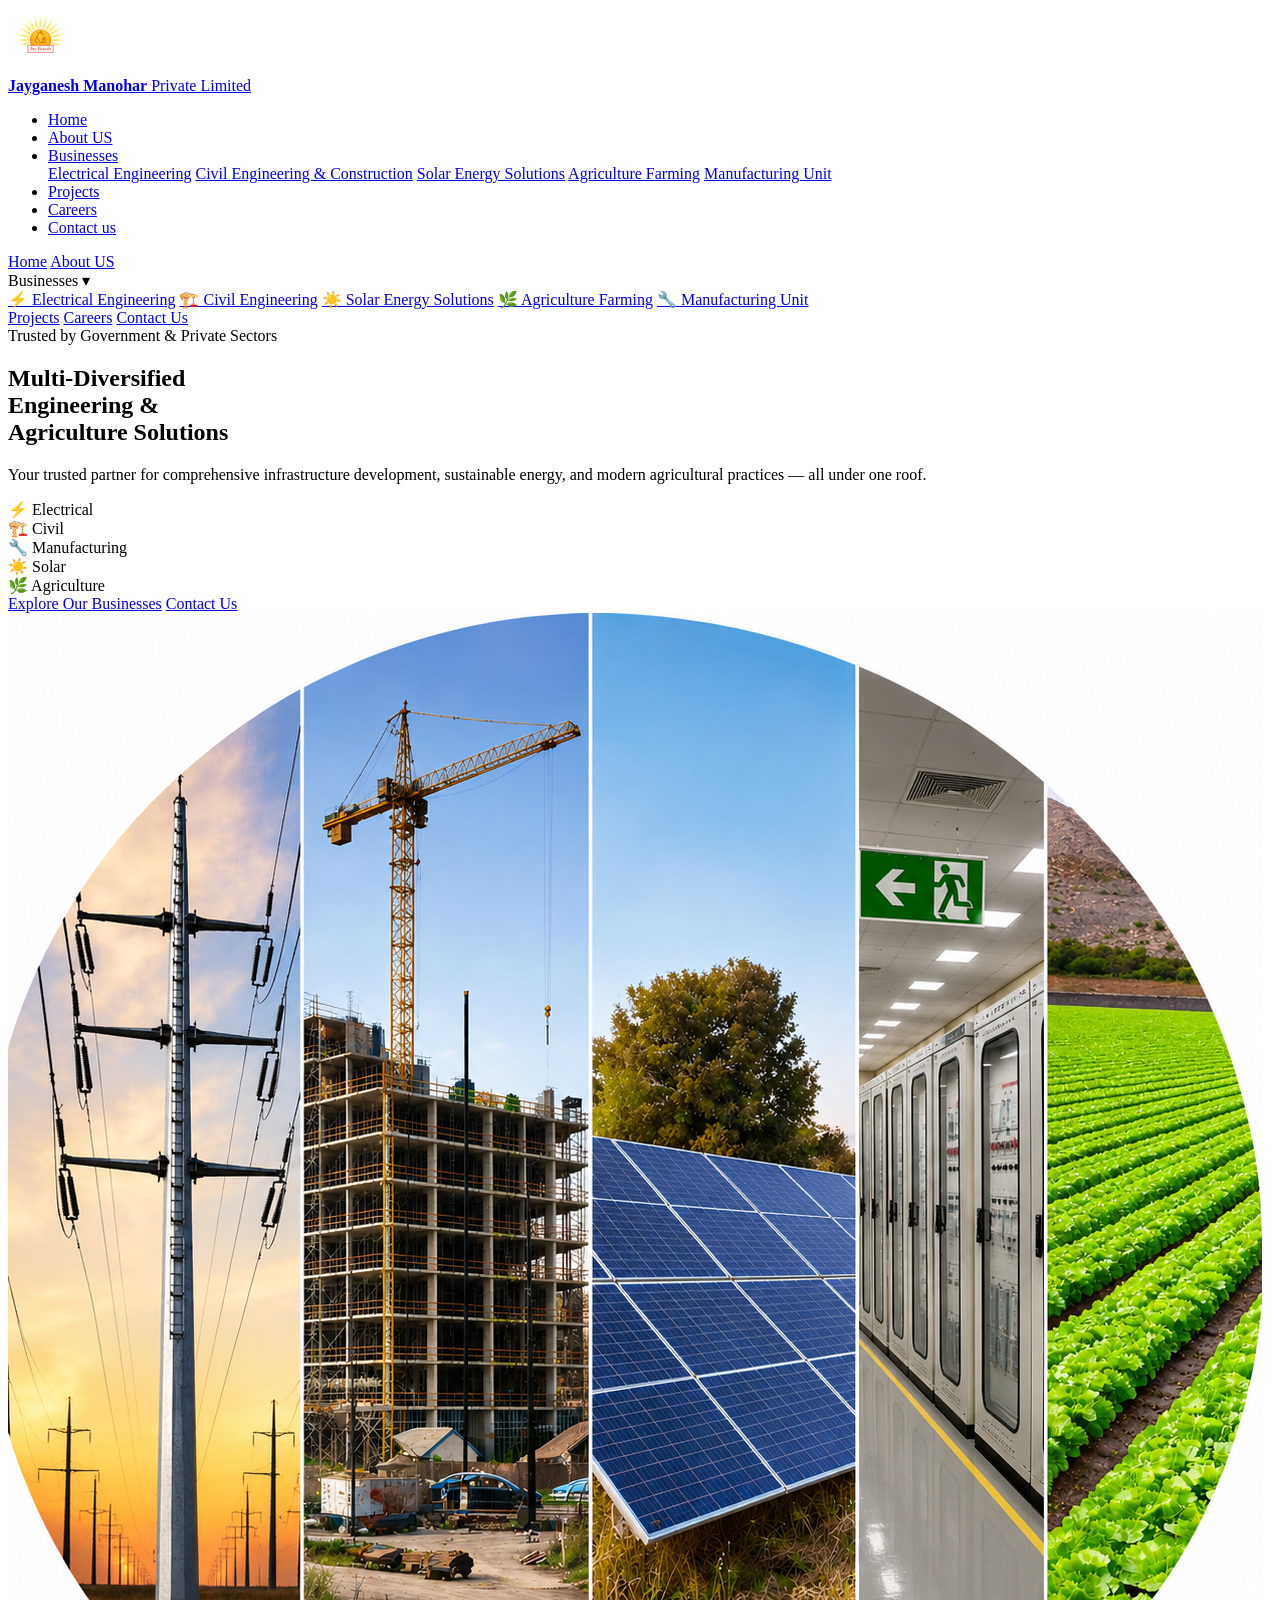
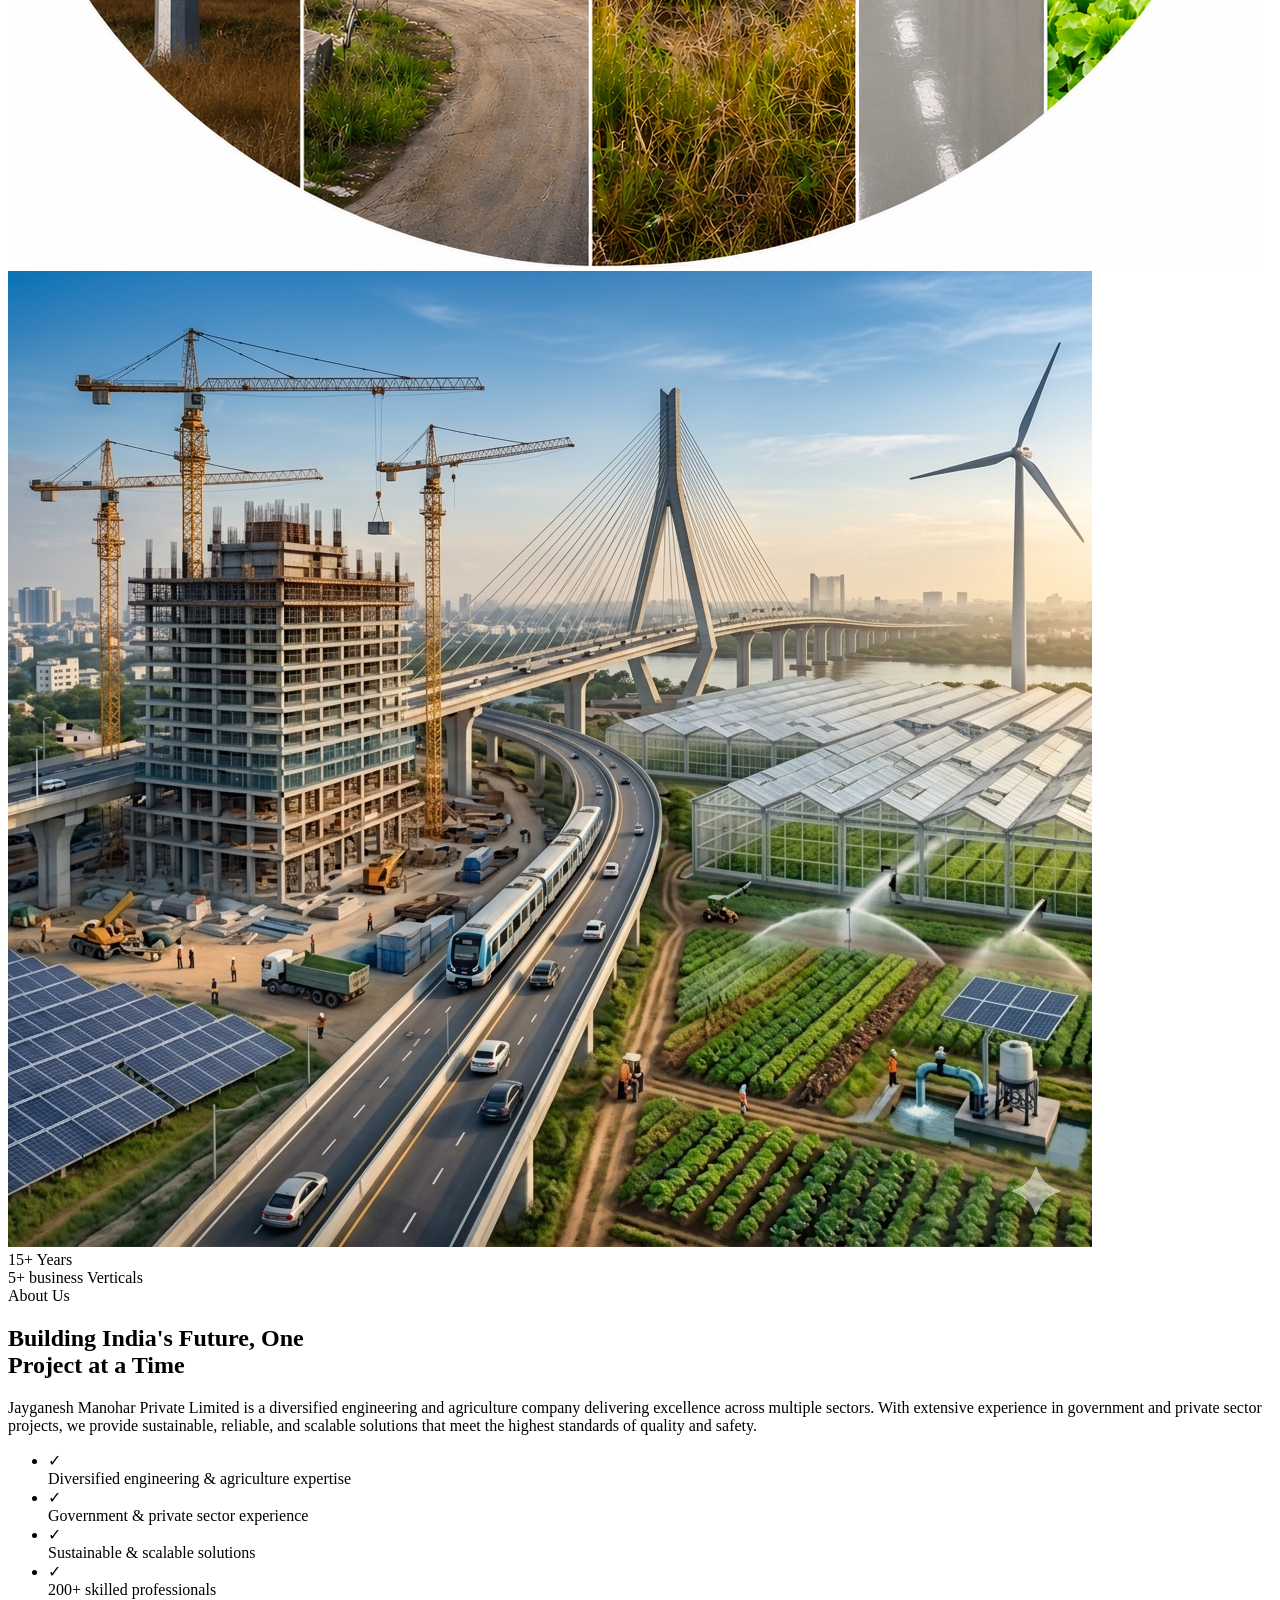
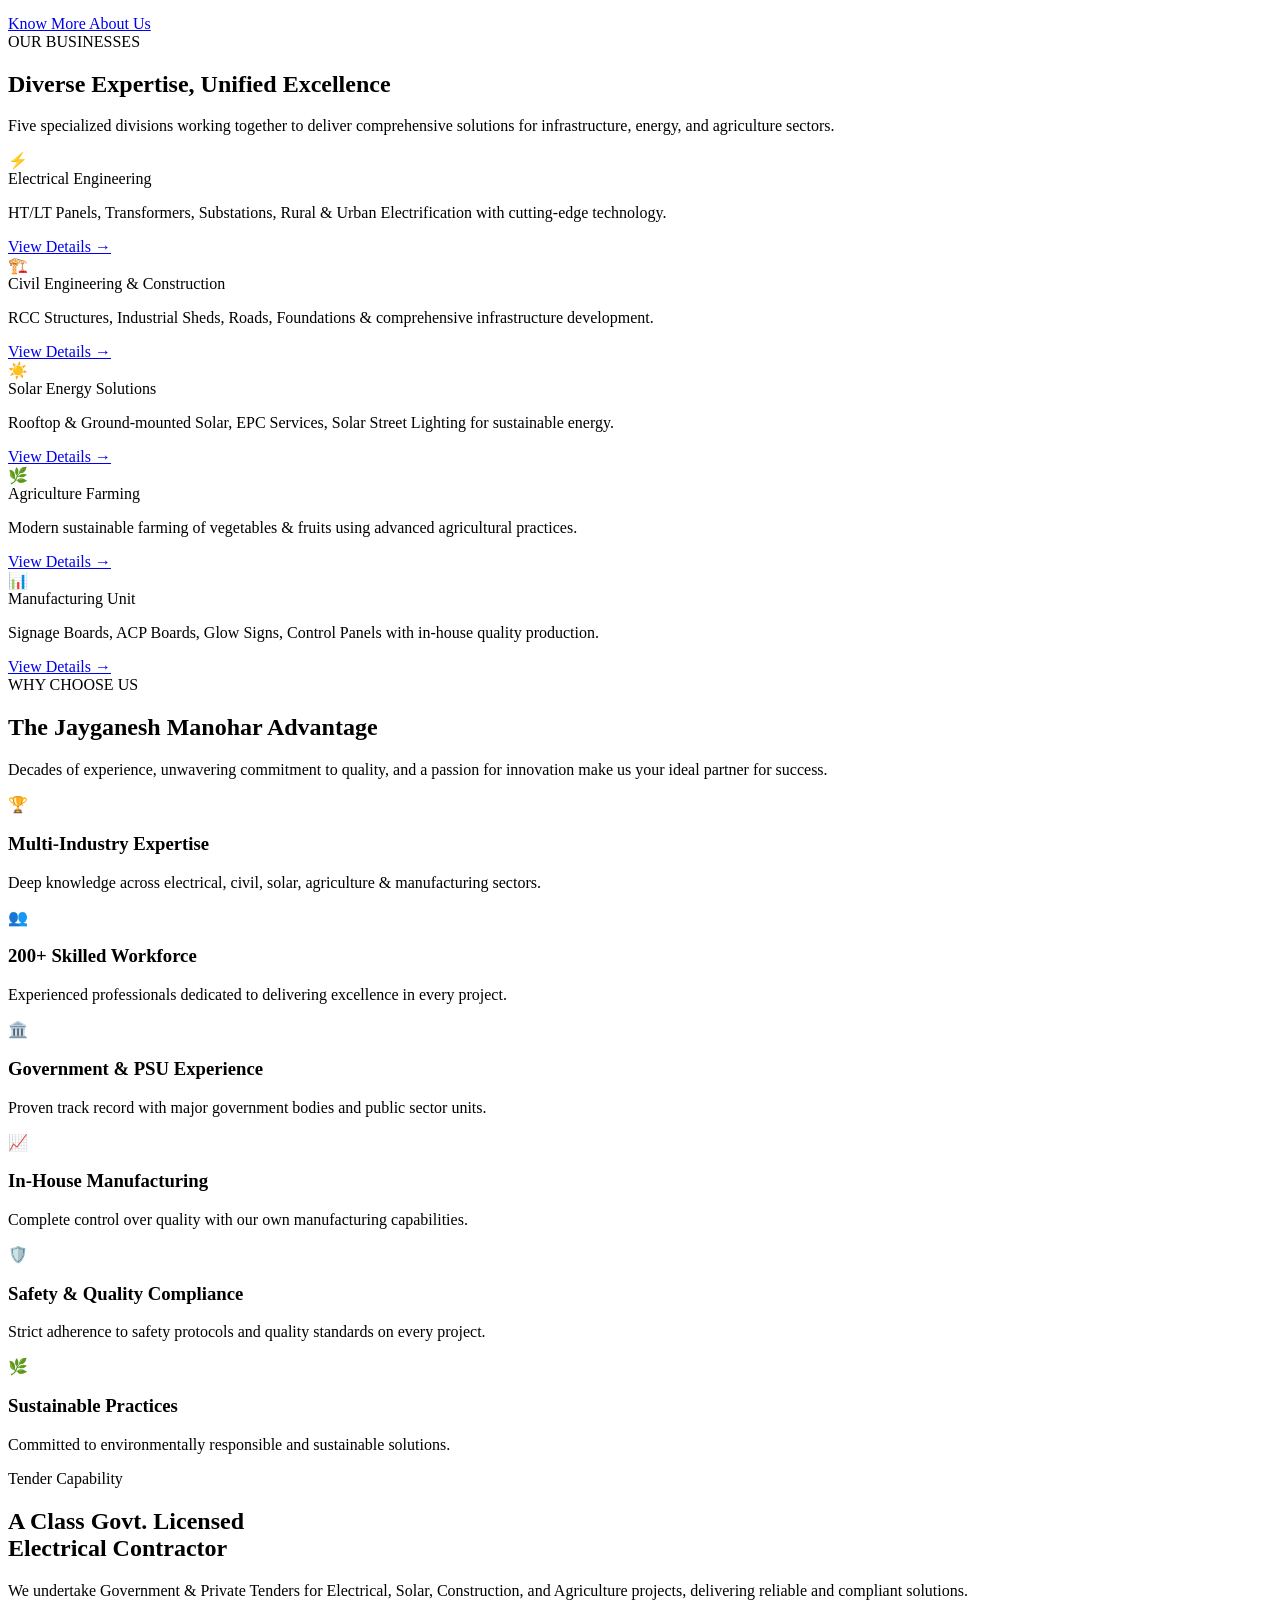
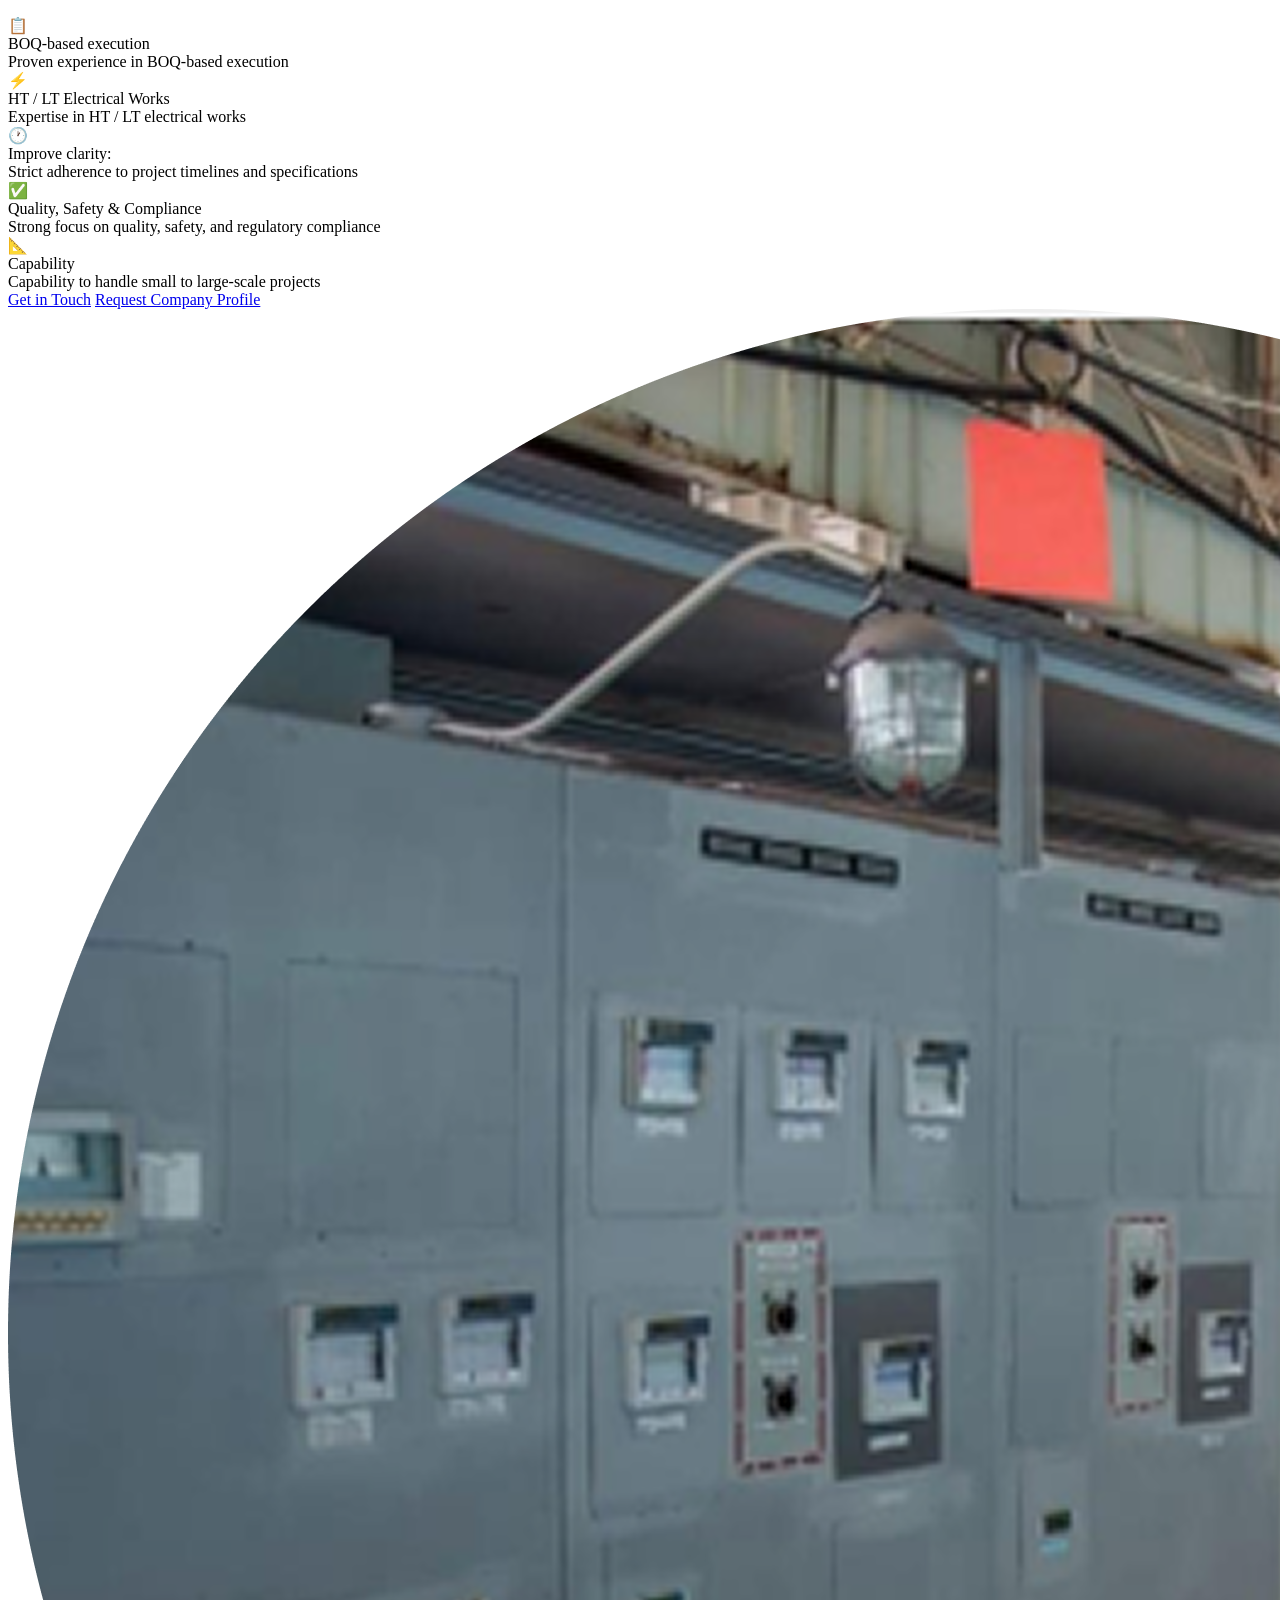
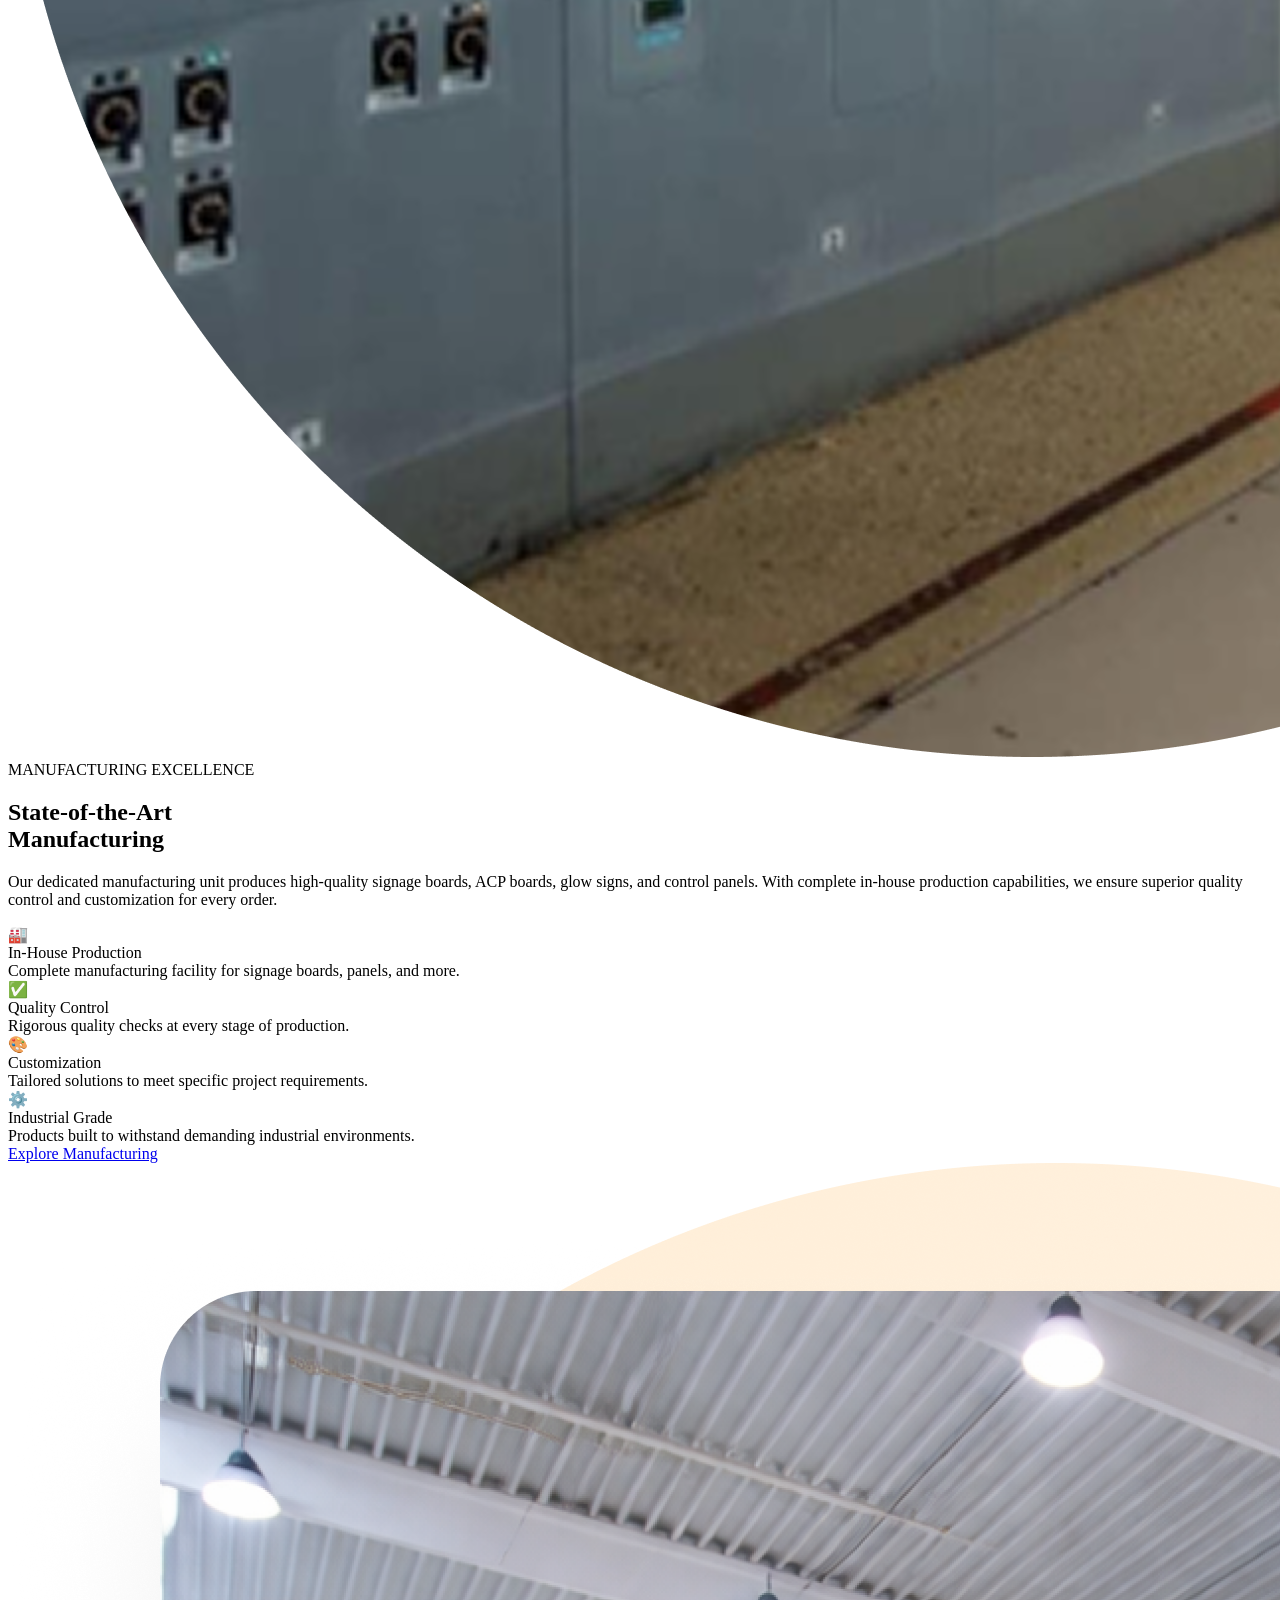
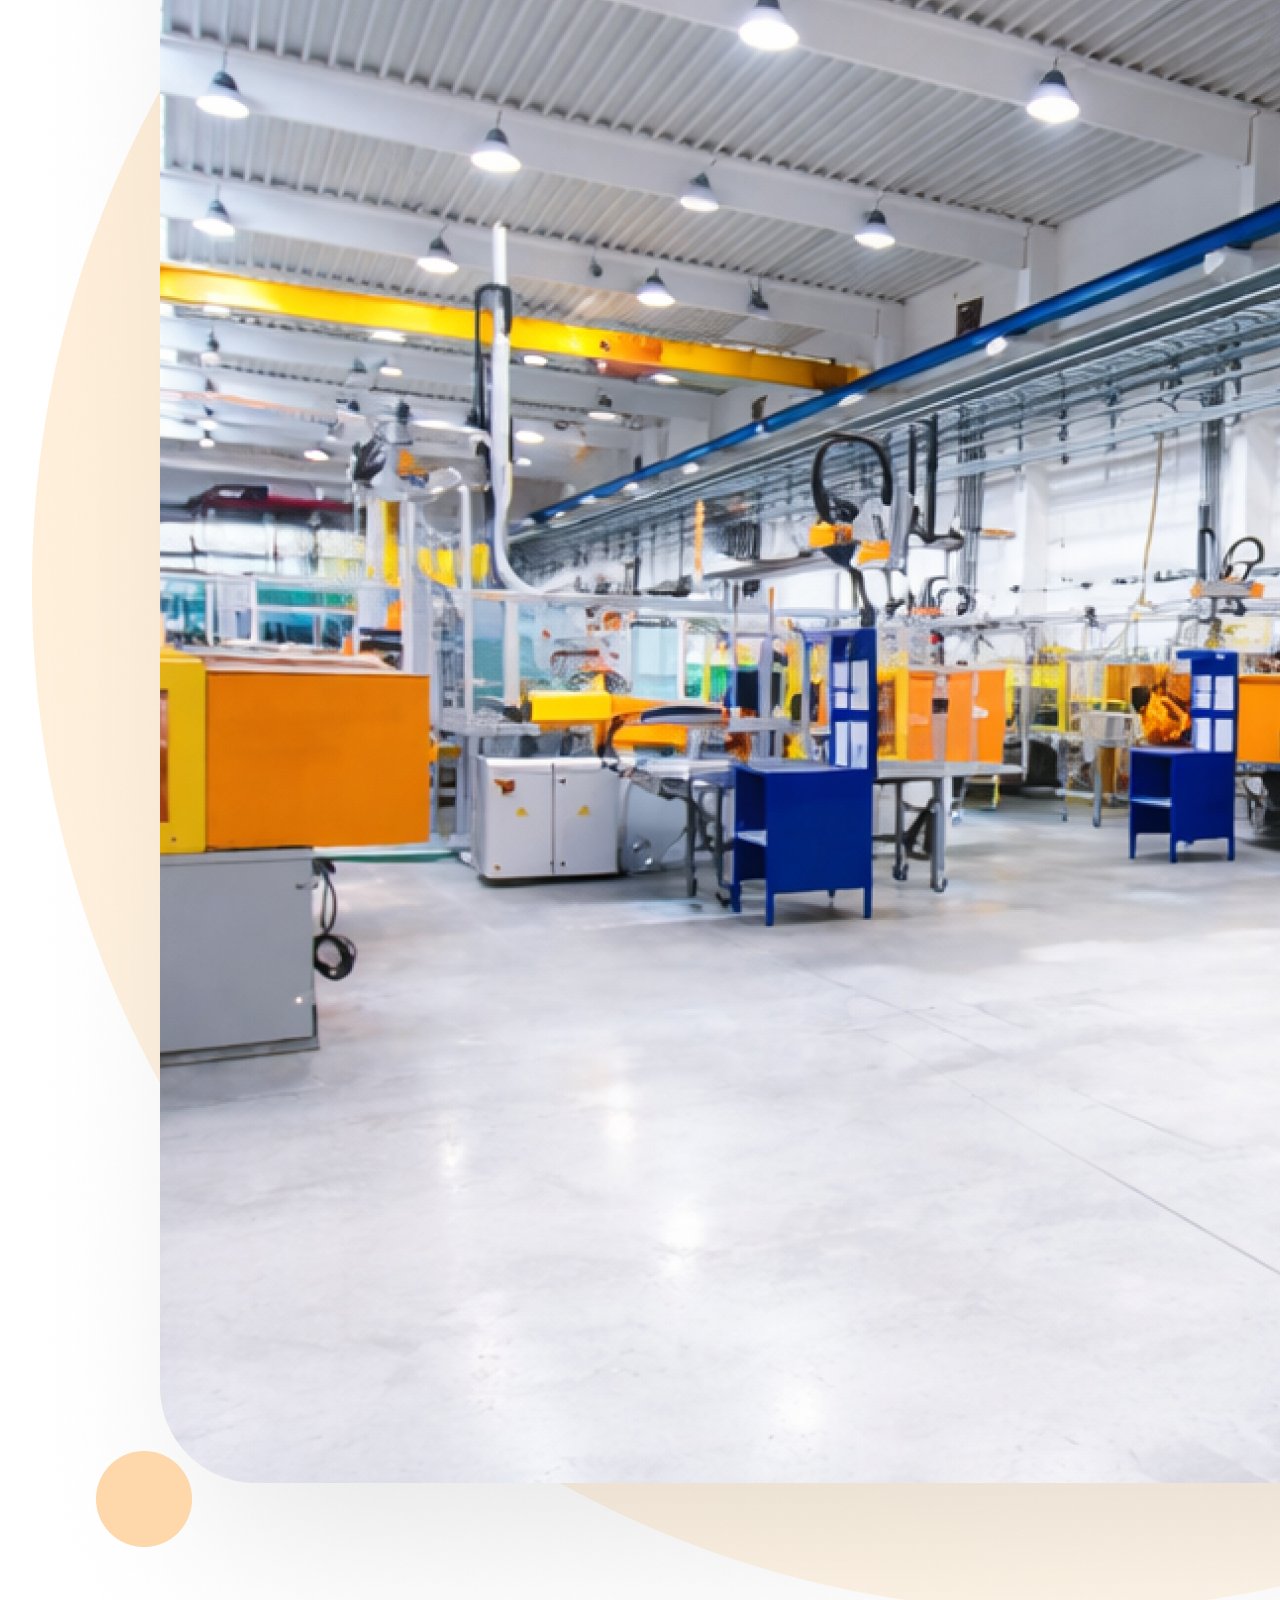
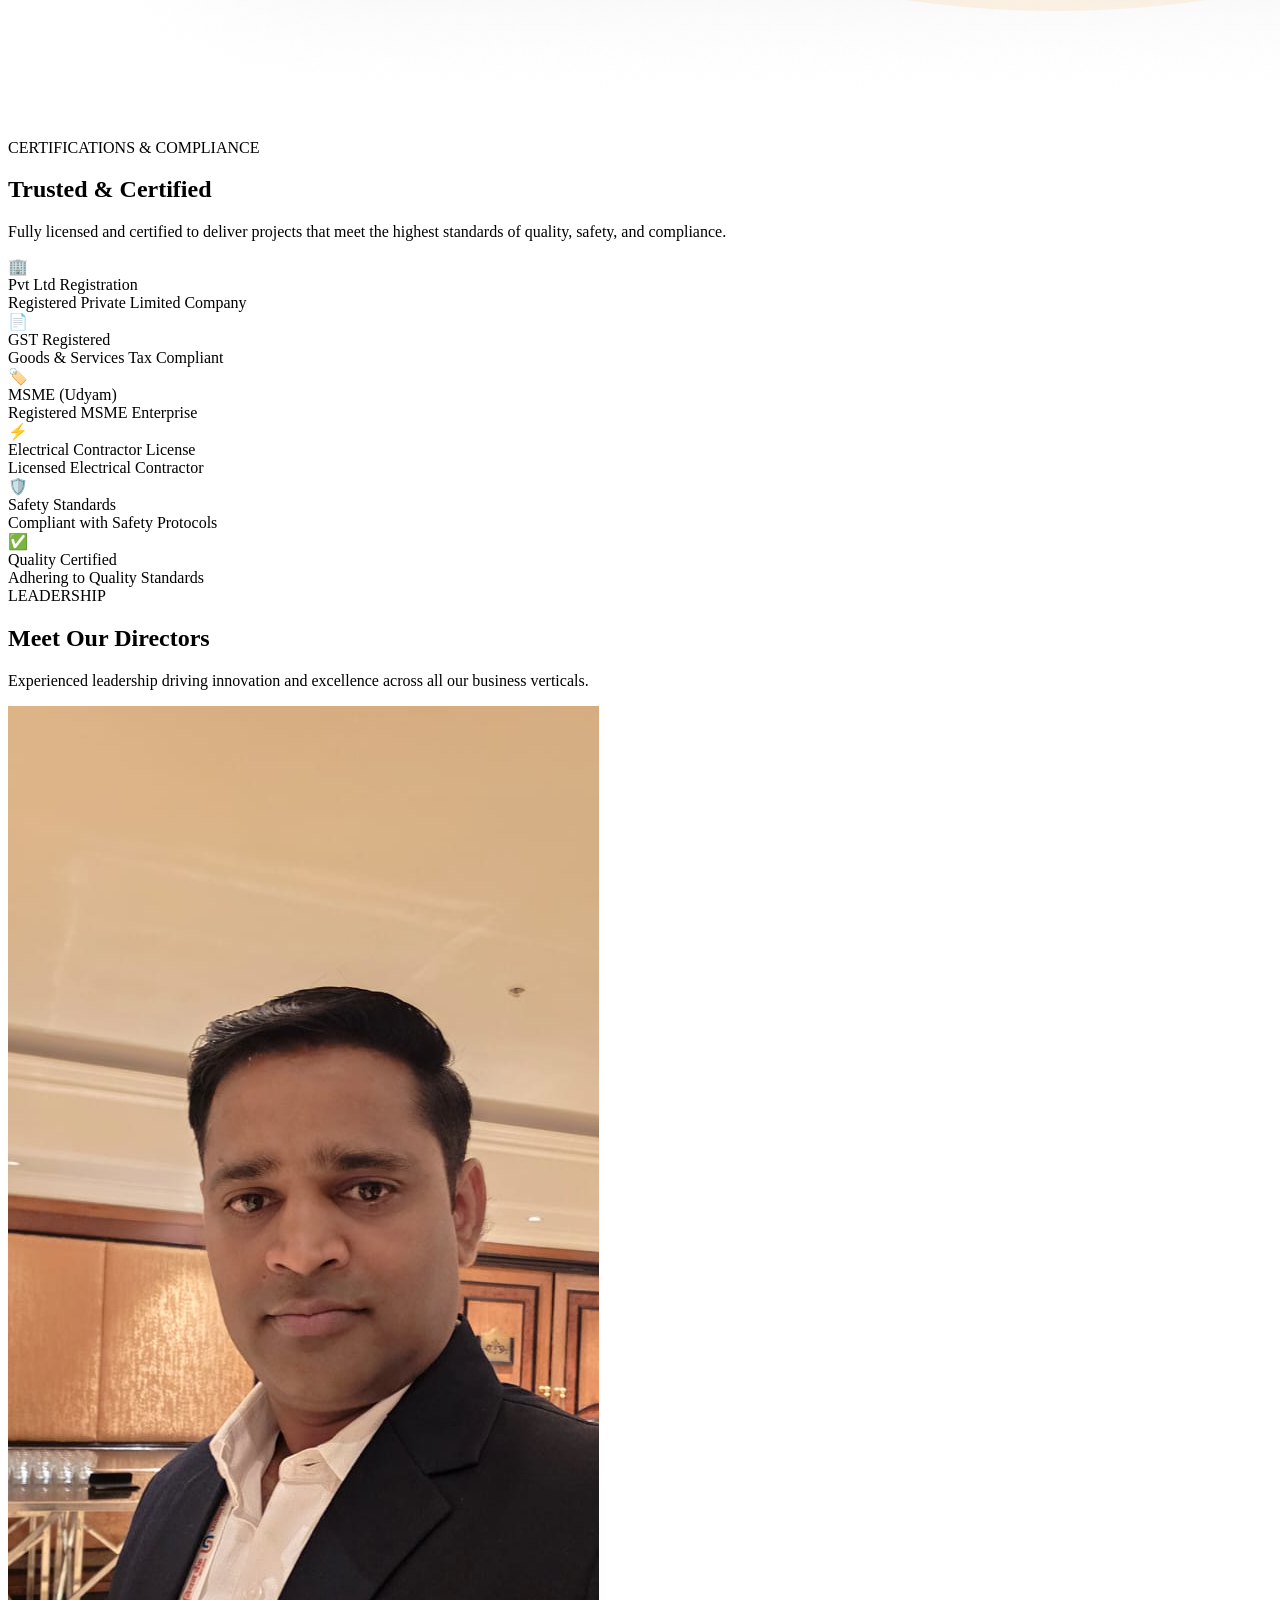
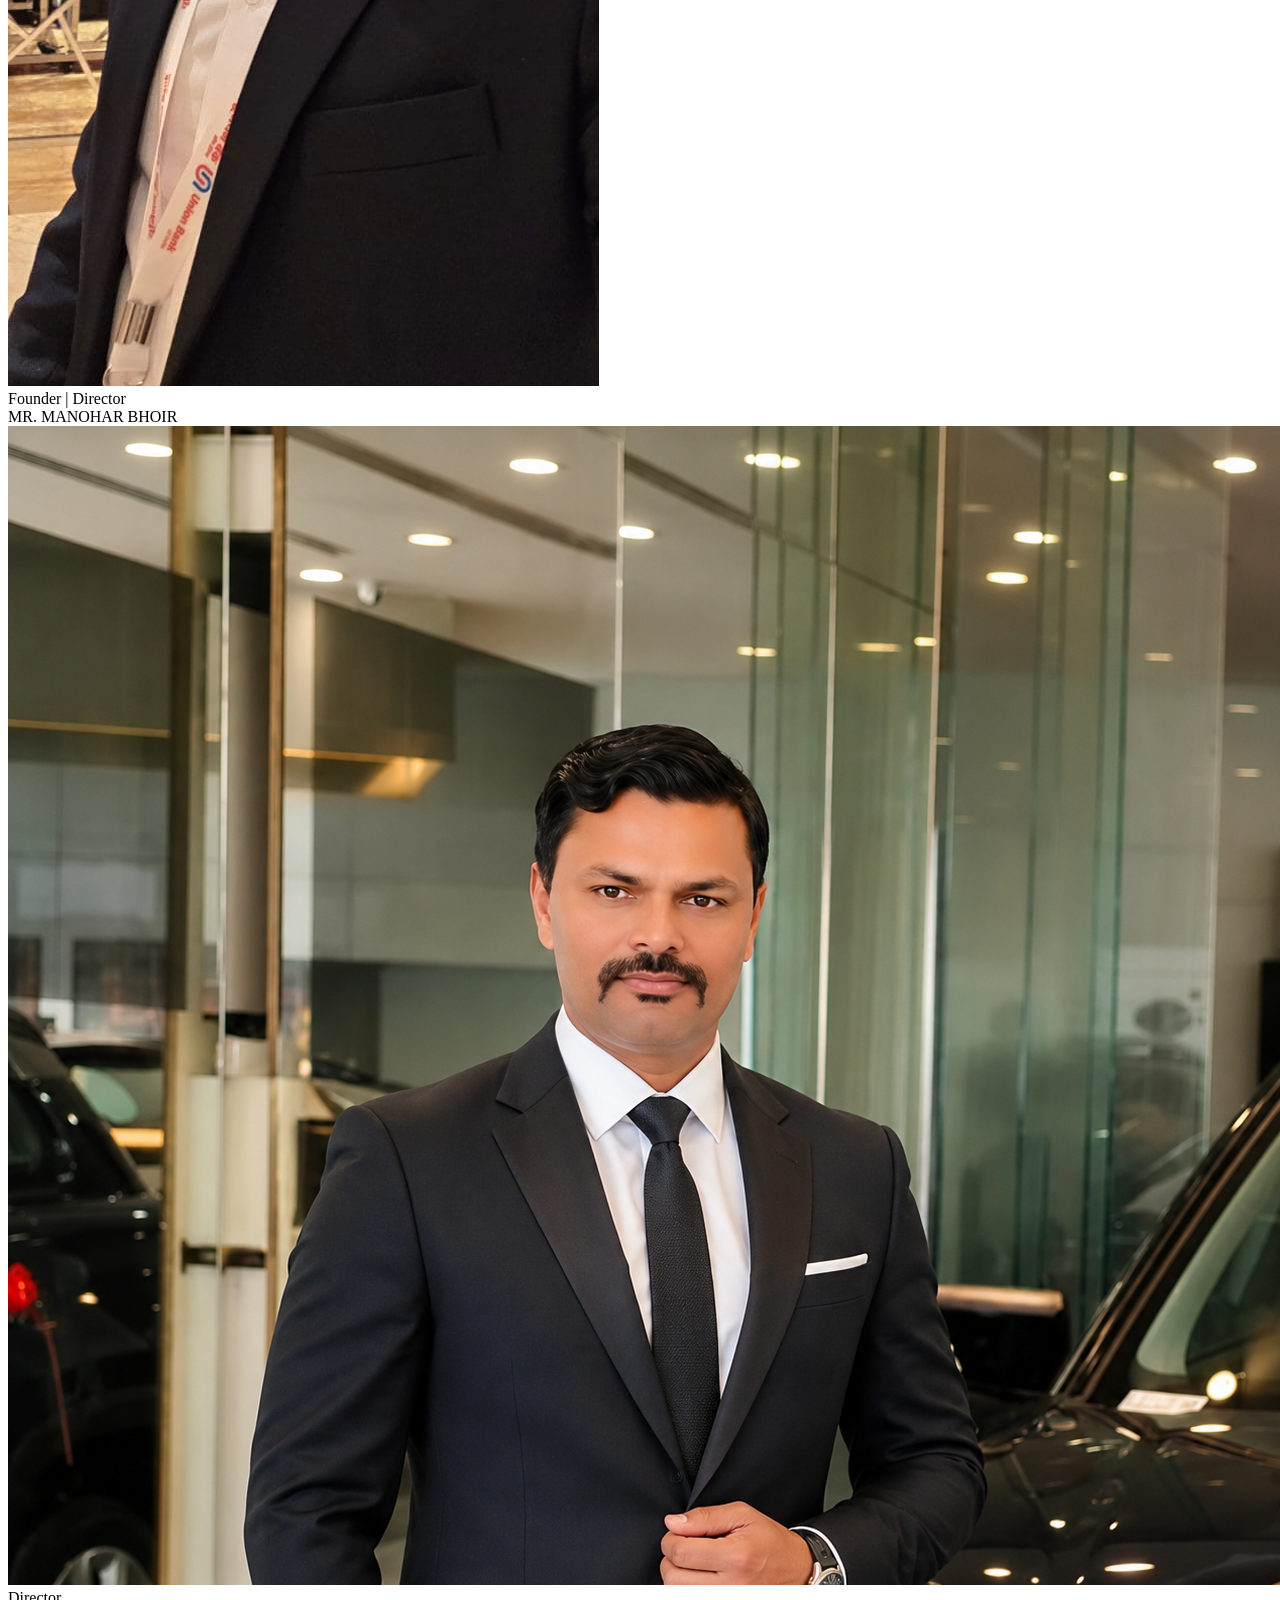
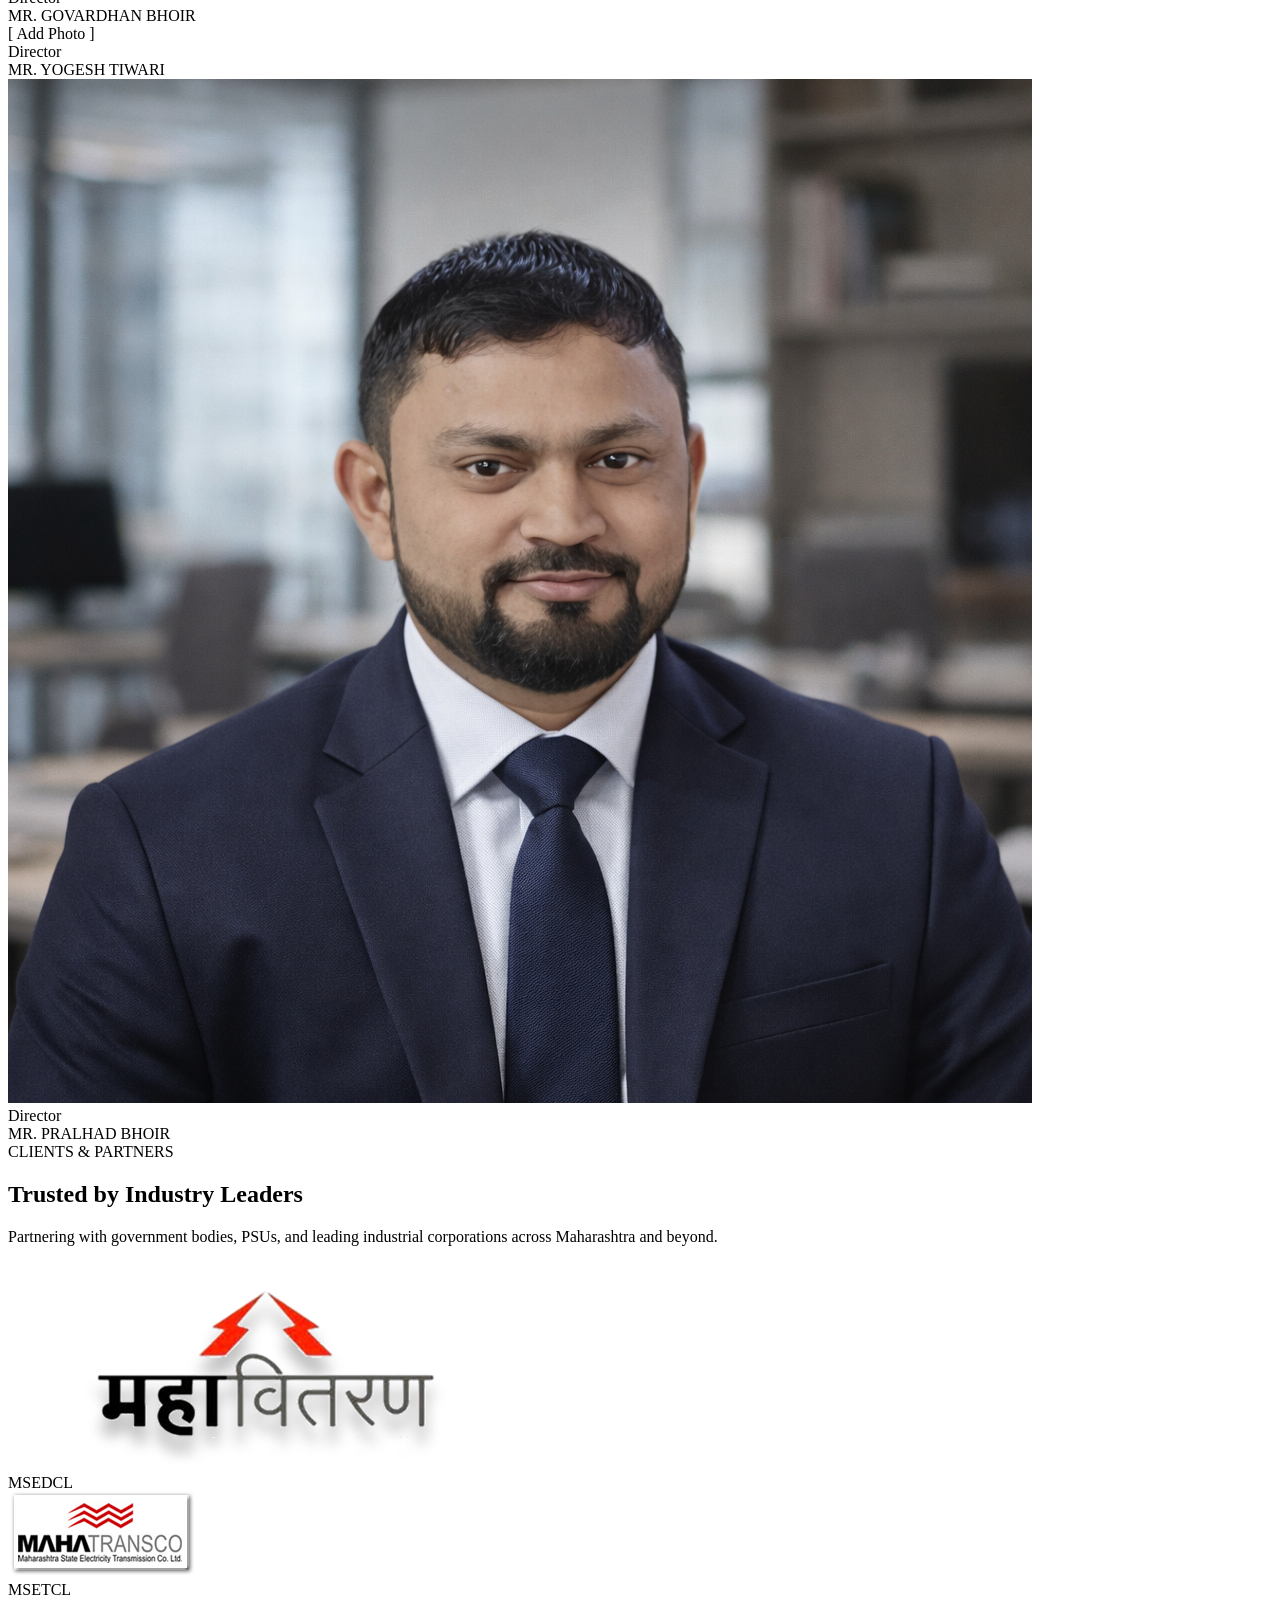
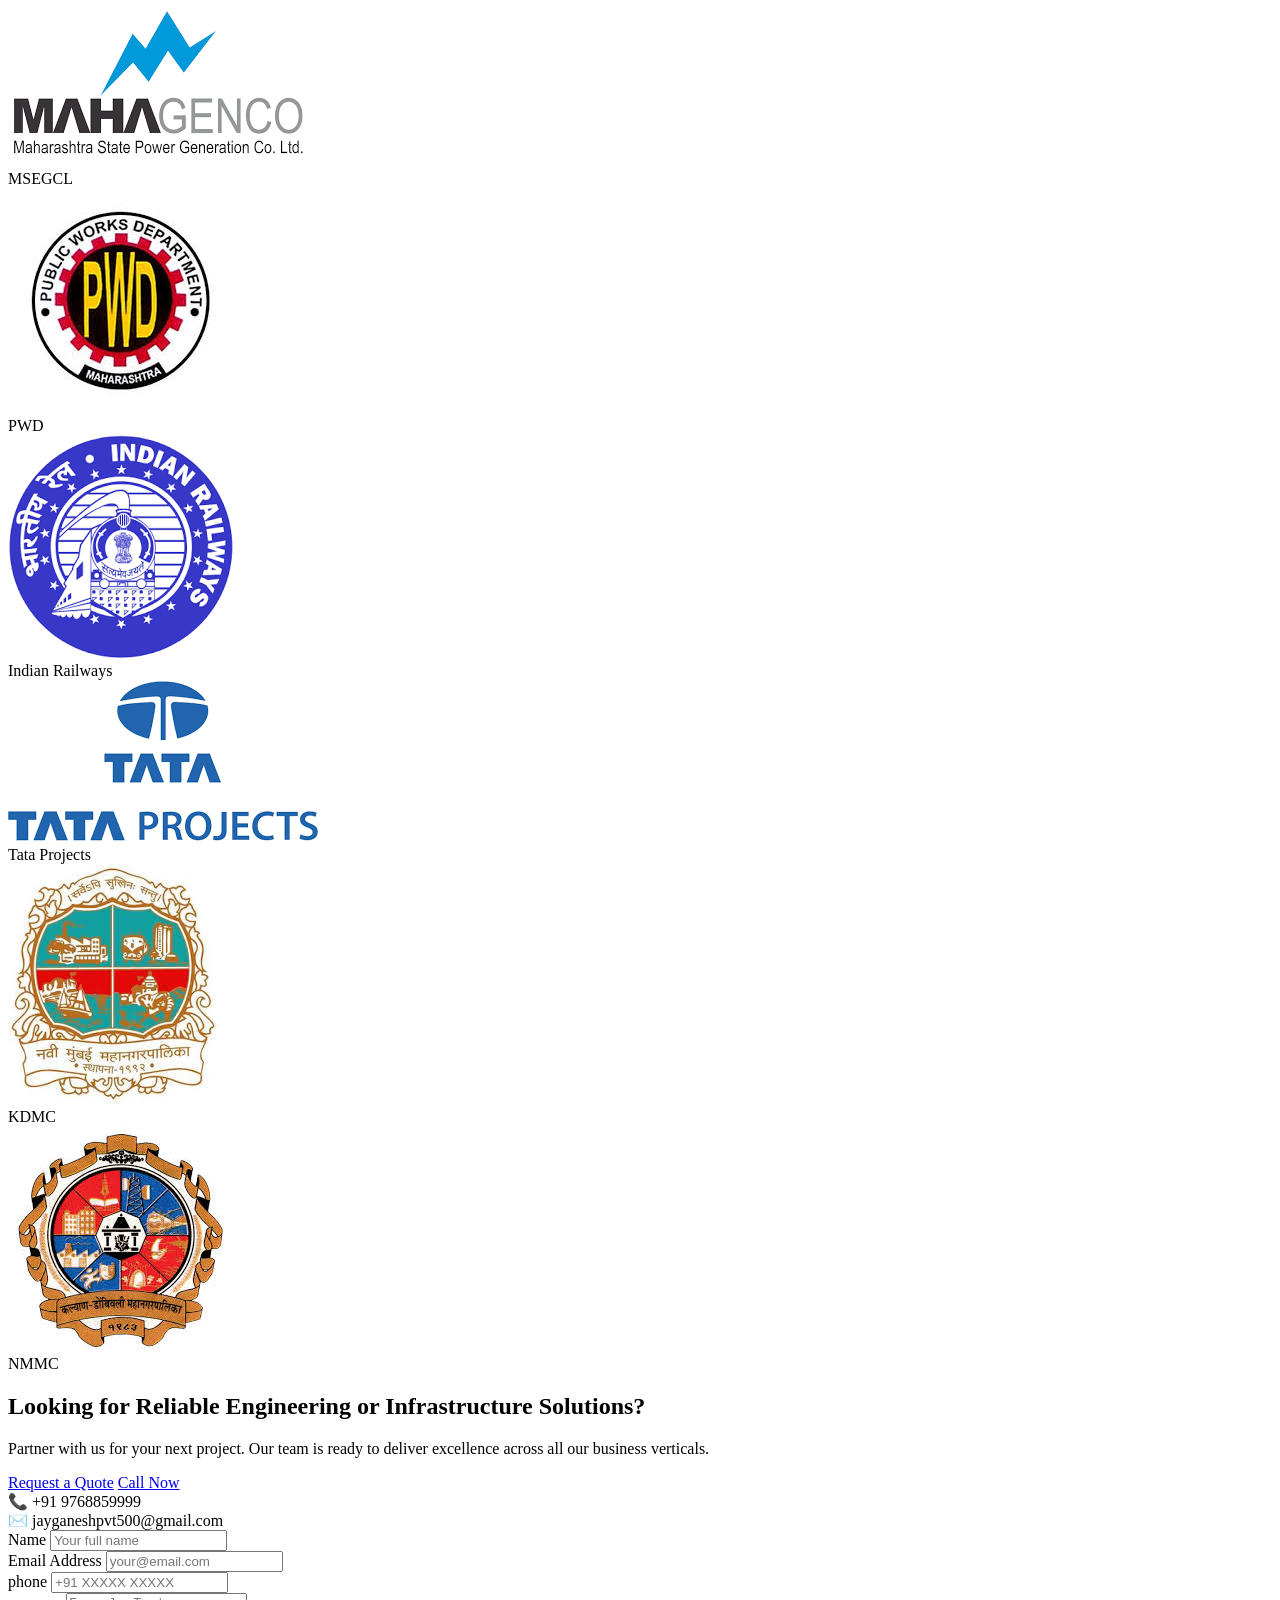
==== index.html @ 8cd969f3 "Rename index (8).html to index.html" ====
<!DOCTYPE html>
<html lang="en">
<head>
  <meta charset="UTF-8" />
  <meta name="viewport" content="width=device-width, initial-scale=1.0" />
  <title>Jay Ganesh Group | Government Electrical Contractor in Maharashtra</title>
  <meta name="description" content="Jay Ganesh Group is a government-approved electrical contracting company in Maharashtra, specializing in HT/LT works, substations, transformers, solar energy, civil construction, and agriculture." />

  <!-- Google Fonts -->
  <link href="https://fonts.googleapis.com/css2?family=Outfit:wght@400;500;600;700;800;900&family=Manrope:wght@300;400;500;600;700&display=swap" rel="stylesheet" />

  <!-- Main Stylesheet -->
  <link rel="stylesheet" href="styles.css" />
</head>
<body>

<!-- ══════════════════════════════════════
     NAVBAR
══════════════════════════════════════ -->
<nav id="navbar">
<a href="#hero" class="nav-logo">
    <img src="images/WhatsApp Image 2026-01-02 at 10.17.58 AM (1)-Photoroom.png" alt="Jayganesh Manohar Logo" style="height: 65px; width: auto; max-height: 100%;">
    <div class="nav-logo-text">
        <strong>Jayganesh Manohar</strong>
        <span>Private Limited</span>
    </div>
</a>
   <ul class="nav-links">
    <li><a href="#hero">Home</a></li>
    <li><a href="about.html">About US</a></li>
    <li class="nav-dropdown nav-biz">
      <a href="#businesses">Businesses</a>
      <div class="dropdown-menu">
        <a href="#businesses">Electrical Engineering</a>
        <a href="civil.html">Civil Engineering &amp; Construction</a>
        <a href="#businesses">Solar Energy Solutions</a>
        <a href="#businesses">Agriculture Farming</a>
        <a href="#businesses">Manufacturing Unit</a>
      </div>
    </li>
    <li><a href="projects.html">Projects</a></li>
    <li><a href="careers.html">Careers</a></li>
    <li><a href="#contact-cta" class="nav-cta">Contact us</a></li>
  </ul>

  <!-- Hamburger (mobile) -->
  <div class="hamburger" id="ham">
    <span></span>
    <span></span>
    <span></span>
  </div>
</nav>

<!-- Mobile nav panel -->
<div class="mobile-nav" id="mobnav">
  <a href="index.html">Home</a>
  <a href="about.html">About US</a>
  <div class="mob-biz-toggle" onclick="toggleMobBiz()">Businesses <span id="mobBizArrow">▾</span></div>
  <div class="mob-biz-sub" id="mobBizSub">
    <a href="electrical.html">⚡ Electrical Engineering</a>
    <a href="civil.html">🏗️ Civil Engineering</a>
    <a href="index.html#businesses">☀️ Solar Energy Solutions</a>
    <a href="index.html#businesses">🌿 Agriculture Farming</a>
    <a href="index.html#businesses">🔧 Manufacturing Unit</a>
  </div>
  <a href="projects.html">Projects</a>
  <a href="careers.html">Careers</a>
  <a href="index.html#contact-cta">Contact Us</a>
</div>


<!-- ══════════════════════════════════════
     HERO
══════════════════════════════════════ -->
<section id="hero">
  <div class="hero-inner">

    <!-- Left: Text -->
    <div>
      <div class="hero-badge">Trusted by Government &amp; Private Sectors</div>
      <h1 class="hero-title">
        Multi-Diversified<br>
        <span class="org">Engineering</span> &amp;<br>
        Agriculture Solutions
      </h1>
      <p class="hero-subtitle">
        Your trusted partner for comprehensive infrastructure development,
        sustainable energy, and modern agricultural practices — all under one roof.
      </p>
      <div class="hero-pills">
        <div class="hero-pill">⚡ Electrical</div>
        <div class="hero-pill">🏗️ Civil</div>
        <div class="hero-pill">🔧 Manufacturing</div>
        <div class="hero-pill">☀️ Solar</div>
        <div class="hero-pill">🌿 Agriculture</div>
       
      </div>
      <div class="hero-btns">
        <a href="#businesses" class="btn-orange">Explore Our Businesses</a>
        <a href="#contact-cta" class="btn-outline-border">Contact Us</a>
      </div>
    </div>

    <!-- Right: Circular image -->
    <div class="hero-right">
      <div class="hero-circle">
        <img src="images/ChatGPT Image Jun 10, 2026, 04_12_45 PM.png"> 
             <!-- <img src="images/Gradient (1).jpg" alt="Our Projects">  -->
      </div>
    </div>

  </div>
</section>


<!-- ══════════════════════════════════════
     ABOUT US
══════════════════════════════════════ -->
<section id="about">
  <div class="about-inner">

    <!-- Left: Image / illustration -->
    <div class="about-img-wrap">
           <img src="images/Gemini_Generated_Image_2jxw052jxw052jxw (1).png" alt="About Us">
      <div class="about-stats-row">
        <div class="about-stat-badge">
          <span class="about-stat-num">15+</span>
          <span class="about-stat-lbl">Years</span>
        </div>
        <div class="about-stat-badge">
          <span class="about-stat-num dark-num">5+ business</span>
          <span class="about-stat-lbl">Verticals</span>
        </div>
      </div>
    </div>

    <!-- Right: Text -->
    <div>
      <span class="section-label">About Us</span>
      <h2 class="section-title">
        Building India's Future,
        <span class="org">One<br>Project at a Time</span>
      </h2>
      <p class="section-desc">
        Jayganesh Manohar Private Limited is a diversified engineering and agriculture
        company delivering excellence across multiple sectors. With extensive experience
        in government and private sector projects, we provide sustainable, reliable, and
        scalable solutions that meet the highest standards of quality and safety.
      </p>
      <ul class="check-list">
        <li><div class="chk">✓</div> Diversified engineering &amp; agriculture expertise</li>
        <li><div class="chk">✓</div> Government &amp; private sector experience</li>
        <li><div class="chk">✓</div> Sustainable &amp; scalable solutions</li>
        <li><div class="chk">✓</div> 200+ skilled professionals</li>
      </ul>
      <a href="#" class="btn-dark-solid">Know More About Us</a>
    </div>

  </div>
</section>


<!-- ══════════════════════════════════════
     OUR BUSINESSES
══════════════════════════════════════ -->
<section id="businesses">
  <div class="sec-center">
    <span class="section-label">OUR BUSINESSES</span>
    <h2 class="section-title">Diverse Expertise, <span class="org">Unified</span> Excellence</h2>
    <p class="section-desc">
      Five specialized divisions working together to deliver comprehensive solutions
      for infrastructure, energy, and agriculture sectors.
    </p>
  </div>

  <!-- Top row: 3 cards -->
  <div class="biz-top">
    <div class="biz-card">
      <div class="biz-icon ic-blue">⚡</div>
      <div class="biz-card-title">Electrical Engineering</div>
      <p class="biz-card-desc">
        HT/LT Panels, Transformers, Substations, Rural &amp; Urban Electrification
        with cutting-edge technology.
      </p>
      <a href="#" class="biz-link">View Details →</a>
    </div>
    <div class="biz-card">
      <div class="biz-icon ic-dark">🏗️</div>
      <div class="biz-card-title">Civil Engineering &amp; Construction</div>
      <p class="biz-card-desc">
        RCC Structures, Industrial Sheds, Roads, Foundations &amp;
        comprehensive infrastructure development.
      </p>
      <a href="#" class="biz-link">View Details →</a>
    </div>
    <div class="biz-card">
      <div class="biz-icon ic-amber">☀️</div>
      <div class="biz-card-title">Solar Energy Solutions</div>
      <p class="biz-card-desc">
        Rooftop &amp; Ground-mounted Solar, EPC Services,
        Solar Street Lighting for sustainable energy.
      </p>
      <a href="#" class="biz-link">View Details →</a>
    </div>
  </div>

  <!-- Bottom row: 2 cards centred -->
  <div class="biz-bottom">
    <div class="biz-card">
      <div class="biz-icon ic-green">🌿</div>
      <div class="biz-card-title">Agriculture Farming</div>
      <p class="biz-card-desc">
        Modern sustainable farming of vegetables &amp; fruits
        using advanced agricultural practices.
      </p>
      <a href="#" class="biz-link">View Details →</a>
    </div>
    <div class="biz-card">
      <div class="biz-icon ic-purple">📊</div>
      <div class="biz-card-title">Manufacturing Unit</div>
      <p class="biz-card-desc">
        Signage Boards, ACP Boards, Glow Signs, Control Panels
        with in-house quality production.
      </p>
      <a href="#" class="biz-link">View Details →</a>
    </div>
  </div>
</section>


<!-- ══════════════════════════════════════
     WHY CHOOSE US  (dark background)
══════════════════════════════════════ -->
<section id="why">
  <div class="sec-center">
    <span class="section-label">WHY CHOOSE US</span>
    <h2 class="section-title">The Jayganesh Manohar <span class="org">Advantage</span></h2>
    <p class="section-desc">
      Decades of experience, unwavering commitment to quality, and a passion for
      innovation make us your ideal partner for success.
    </p>
  </div>

  <div class="why-grid">
    <div class="why-card">
      <div class="why-icon">🏆</div>
      <h3>Multi-Industry Expertise</h3>
      <p>Deep knowledge across electrical, civil, solar, agriculture &amp; manufacturing sectors.</p>
    </div>
    <div class="why-card">
      <div class="why-icon">👥</div>
      <h3>200+ Skilled Workforce</h3>
      <p>Experienced professionals dedicated to delivering excellence in every project.</p>
    </div>
    <div class="why-card">
      <div class="why-icon">🏛️</div>
      <h3>Government &amp; PSU Experience</h3>
      <p>Proven track record with major government bodies and public sector units.</p>
    </div>
    <div class="why-card">
      <div class="why-icon">📈</div>
      <h3>In-House Manufacturing</h3>
      <p>Complete control over quality with our own manufacturing capabilities.</p>
    </div>
    <div class="why-card">
      <div class="why-icon">🛡️</div>
      <h3>Safety &amp; Quality Compliance</h3>
      <p>Strict adherence to safety protocols and quality standards on every project.</p>
    </div>
    <div class="why-card">
      <div class="why-icon">🌿</div>
      <h3>Sustainable Practices</h3>
      <p>Committed to environmentally responsible and sustainable solutions.</p>
    </div>
  </div>
</section>


<!-- ══════════════════════════════════════
     TENDER CAPABILITY  (beige background)
══════════════════════════════════════ -->
<section id="tender">
  <div class="tender-inner">

    <!-- Left: Text + feature cards -->
    <div>
      <span class="section-label">Tender Capability</span>
      <h2 class="tender-title">
        A Class Govt.
        <span class="org">Licensed<br>Electrical Contractor</span>
      </h2>
      <p class="section-desc">
        We undertake Government &amp; Private Tenders for Electrical, Solar,
        Construction, and Agriculture projects, delivering reliable and compliant solutions.
      </p>

      <div class="tender-feats">
        <div class="t-feat">
          <div class="t-feat-icon">📋</div>
          <div class="t-feat-title">BOQ-based execution</div>
          <div class="t-feat-desc">Proven experience in BOQ-based execution</div>
        </div>
        <div class="t-feat">
          <div class="t-feat-icon">⚡</div>
          <div class="t-feat-title">HT / LT Electrical Works</div>
          <div class="t-feat-desc">Expertise in HT / LT electrical works</div>
        </div>
        <div class="t-feat">
          <div class="t-feat-icon">🕐</div>
          <div class="t-feat-title">Improve clarity:</div>
          <div class="t-feat-desc">Strict adherence to project timelines and specifications</div>
        </div>
        <div class="t-feat">
          <div class="t-feat-icon">✅</div>
          <div class="t-feat-title">Quality, Safety &amp; Compliance</div>
          <div class="t-feat-desc">Strong focus on quality, safety, and regulatory compliance</div>
        </div>
        <div class="t-feat wide">
          <div class="t-feat-icon">📐</div>
          <div class="t-feat-title">Capability</div>
          <div class="t-feat-desc">Capability to handle small to large-scale projects</div>
        </div>
      </div>

      <div class="tender-btns">
        <a href="#contact-cta" class="btn-orange">Get in Touch</a>
        <a href="images/JMPL - Company Profile (1)-compressed.pdf" download="images/JMPL - Company Profile (1)-compressed.pdf" class="btn-dark-solid">Request Company Profile</a>
      </div>
    </div>

    <!-- Right: Circular image -->
    <div class="tender-img-wrap">
      <div class="tender-circle">
        <img src="images/Gradient (2).png" alt="Electrical Works">
      </div>
    </div>

  </div>
</section>


<!-- ══════════════════════════════════════
     MANUFACTURING
══════════════════════════════════════ -->
<section id="manufacturing">
  <div class="mfg-inner">

    <!-- Left: Text + feature cards -->
    <div>
      <span class="section-label">MANUFACTURING EXCELLENCE</span>
      <h2 class="section-title">
        State-of-the-Art<br>
        <span class="org">Manufacturing</span>
      </h2>
      <p class="section-desc">
        Our dedicated manufacturing unit produces high-quality signage boards, ACP boards,
        glow signs, and control panels. With complete in-house production capabilities,
        we ensure superior quality control and customization for every order.
      </p>

      <div class="mfg-feats">
        <div class="m-feat">
          <div class="m-feat-icon">🏭</div>
          <div class="m-feat-title">In-House Production</div>
          <div class="m-feat-desc">Complete manufacturing facility for signage boards, panels, and more.</div>
        </div>
        <div class="m-feat">
          <div class="m-feat-icon">✅</div>
          <div class="m-feat-title">Quality Control</div>
          <div class="m-feat-desc">Rigorous quality checks at every stage of production.</div>
        </div>
        <div class="m-feat">
          <div class="m-feat-icon">🎨</div>
          <div class="m-feat-title">Customization</div>
          <div class="m-feat-desc">Tailored solutions to meet specific project requirements.</div>
        </div>
        <div class="m-feat">
          <div class="m-feat-icon">⚙️</div>
          <div class="m-feat-title">Industrial Grade</div>
          <div class="m-feat-desc">Products built to withstand demanding industrial environments.</div>
        </div>
      </div>

      <a href="#contact-cta" class="btn-orange">Explore Manufacturing</a>
    </div>

    <!-- Right: Image -->
    <div class="mfg-img">
           <img src="images/Container (1).png" alt="Manufacturing Facility">
    </div>

  </div>
</section>


<!-- ══════════════════════════════════════
     CERTIFICATIONS & COMPLIANCE
══════════════════════════════════════ -->
<section id="certs">
  <div class="sec-center">
    <span class="section-label">CERTIFICATIONS &amp; COMPLIANCE</span>
    <h2 class="section-title">Trusted &amp; <span class="org">Certified</span></h2>
    <p class="section-desc">
      Fully licensed and certified to deliver projects that meet the highest
      standards of quality, safety, and compliance.
    </p>
  </div>

  <div class="certs-grid">
    <div class="cert-card">
      <div class="cert-icon">🏢</div>
      <div class="cert-name">Pvt Ltd Registration</div>
      <div class="cert-sub">Registered Private Limited Company</div>
    </div>
    <div class="cert-card">
      <div class="cert-icon">📄</div>
      <div class="cert-name">GST Registered</div>
      <div class="cert-sub">Goods &amp; Services Tax Compliant</div>
    </div>
    <div class="cert-card">
      <div class="cert-icon">🏷️</div>
      <div class="cert-name">MSME (Udyam)</div>
      <div class="cert-sub">Registered MSME Enterprise</div>
    </div>
    <div class="cert-card">
      <div class="cert-icon">⚡</div>
      <div class="cert-name">Electrical Contractor License</div>
      <div class="cert-sub">Licensed Electrical Contractor</div>
    </div>
    <div class="cert-card">
      <div class="cert-icon">🛡️</div>
      <div class="cert-name">Safety Standards</div>
      <div class="cert-sub">Compliant with Safety Protocols</div>
    </div>
    <div class="cert-card">
      <div class="cert-icon">✅</div>
      <div class="cert-name">Quality Certified</div>
      <div class="cert-sub">Adhering to Quality Standards</div>
    </div>
  </div>
</section>


<!-- ══════════════════════════════════════
     LEADERSHIP
══════════════════════════════════════ -->
<section id="leadership">
  <div class="sec-center">
    <span class="section-label">LEADERSHIP</span>
    <h2 class="section-title">Meet Our <span class="org">Directors</span></h2>
    <p class="section-desc">
      Experienced leadership driving innovation and excellence
      across all our business verticals.
    </p>
  </div>

  <div class="directors-grid">
    <div class="dir-card">
      <div class="dir-img">
       <img src="images/WhatsApp Image 2026-01-05 at 11.44.54 AM.jpeg" alt="Mr. Manohar Bhoir">
      </div>
      <div class="dir-role">Founder | Director</div>
      <div class="dir-name">MR. MANOHAR BHOIR</div>
    </div>
    <div class="dir-card">
      <div class="dir-img">
      <img src="images/ChatGPT Image Jun 1, 2026, 12_16_52 PM.png" alt="Mr. Govardhan Bhoir">
      </div>
      <div class="dir-role">Director</div>
      <div class="dir-name">MR. GOVARDHAN BHOIR</div>
    </div>
    <div class="dir-card">
      <div class="dir-img">
        <!-- <img src="images/yogesh.jpg" alt="Mr. Yogesh Tiwari"> -->
        [ Add Photo ]
      </div>
      <div class="dir-role">Director</div>
      <div class="dir-name">MR. YOGESH TIWARI</div>
    </div>
    <div class="dir-card">
      <div class="dir-img">
      <img src="images/pra.png" alt="Mr. Yogesh Tiwari">
      </div>
      <div class="dir-role">Director</div>
      <div class="dir-name">MR. PRALHAD BHOIR</div>
    </div>
  </div>
</section>


<!-- ══════════════════════════════════════
     CLIENTS & PARTNERS
══════════════════════════════════════ -->
<section id="clients">
  <div class="sec-center">
    <span class="section-label">CLIENTS &amp; PARTNERS</span>
    <h2 class="section-title">Trusted by <span class="org">Industry Leaders</span></h2>
    <p class="section-desc">
      Partnering with government bodies, PSUs, and leading industrial corporations
      across Maharashtra and beyond.
    </p>
  </div>

  <div class="clients-row">
    <div class="cli-card">
      <div class="cli-logo">
        <img src="images/msedcl.png" alt="MSEDCL">
      </div>
      <div class="cli-name">MSEDCL</div>
    </div>
    <div class="cli-card">
      <div class="cli-logo">  <img src="images/Mahatransco_Logo.jpg"></div>
      <div class="cli-name">MSETCL</div>
    </div>
    <div class="cli-card">
      <div class="cli-logo"><img src="images/download-last.png"></div>
      <div class="cli-name">MSEGCL</div>
    </div>
    <div class="cli-card">
      <div class="cli-logo"><img src="images/download-0pwd.jpg"></div>
      <div class="cli-name">PWD</div>
    </div>
    <div class="cli-card">
      <div class="cli-logo"><img src="images/download-raiway.png"></div>
      <div class="cli-name">Indian Railways</div>
    </div>
    <div class="cli-card">
      <div class="cli-logo"><image src="images/download-tata-project.png"></div>
      <div class="cli-name">Tata Projects</div>
    </div>
    <div class="cli-card">
      <div class="cli-logo"><image src="images/download-kdmc.jpg"></div>
      <div class="cli-name">KDMC</div>
    </div>
    <div class="cli-card">
      <div class="cli-logo"><image src="images/download.-nmmc.jpg"></div>
      <div class="cli-name">NMMC</div>
    </div>
  </div>
</section>


<!-- ══════════════════════════════════════
     CTA + CONTACT  (orange background)
══════════════════════════════════════ -->
<section id="contact-cta">
  <div class="cta-inner">

    <!-- Left: Heading + buttons + contacts -->
    <div class="cta-left">
      <h2>Looking for Reliable Engineering or Infrastructure Solutions?</h2>
      <p>
        Partner with us for your next project. Our team is ready to deliver
        excellence across all our business verticals.
      </p>
      <div class="cta-btns">
        <a href="#" class="btn-wh">Request a Quote</a>
        <a href="tel:+918828130488" class="btn-wh-out">Call Now</a>
      </div>
      <div class="cta-contacts">
        <div class="cta-contact">📞 +91 9768859999</div>
        <div class="cta-contact">✉️ jayganeshpvt500@gmail.com</div>
      </div>
    </div>

    <!-- Right: Contact form -->
    <form action="https://api.web3forms.com/submit" method="POST" class="cta-form">

    <input type="hidden" name="access_key" value="c4ef1077-d717-46b4-978a-71b4b7bb35d2">
    
    <!-- <input type="hidden" name="redirect" value="https://mauligaushala1.github.io/Projects-web-jayganesh-01/index.html"> -->
      <input type="hidden" name="redirect" value="">

    <div class="fg">
        <label for="fn">Name</label>
        <input type="text" id="fn" name="name" placeholder="Your full name" required />
    </div>
    <div class="fg">
        <label for="fe">Email Address</label>
        <input type="email" id="fe" name="email" placeholder="your@email.com" required />
    </div>
    <div class="fg">
        <label for="fp">phone</label>
        <input type="tel" id="fp" name="phone" placeholder="+91 XXXXX XXXXX" required />
    </div>
    <div class="fg">
        <label for="fm">messgae</label>
        <textarea id="fm" name="message" placeholder="Example Text" required></textarea>
    </div>
    
    <button type="submit" class="btn-submit">Submit</button>
</form>

  </div>
</section>



<!-- ══════════════════════════════════════
     FOOTER
══════════════════════════════════════ -->
<footer>
  <div class="foot-inner">

    <!-- Brand column -->
    <div class="foot-brand">
      <div class="foot-brand-logo">
        <div class="foot-logo-icon">🌟</div>
        <div class="foot-logo-txt">
          <strong>Jayganesh Manohar</strong>
          <span>Private Limited</span>
        </div>
      </div>
      <p>
        A diversified engineering and agriculture company delivering excellence
        across electrical, civil, solar, agriculture, and manufacturing sectors.
      </p>
      <div class="foot-socials">
        <a href="#" aria-label="Facebook">f</a>
        <a href="#" aria-label="LinkedIn">in</a>
        <a href="#" aria-label="Twitter / X">𝕏</a>
      </div>
    </div>

    <!-- Quick Links -->
    <div class="foot-col">
      <h4>Quick Links</h4>
      <div class="foot-links">
        <a href="#hero">Home</a>
        <a href="about.html">About Us</a>
        <a href="#businesses">Our Businesses</a>
        <a href="projects.html">Projects</a>
        <a href="careers.html">Careers</a>
        <a href="#contact-cta">Contact</a>
      </div>
    </div>

    <!-- Our Businesses -->
    <div class="foot-col">
      <h4>Our Businesses</h4>
      <div class="foot-links">
        <a href="#">Electrical Engineering</a>
        <a href="#">Civil Engineering</a>
        <a href="#">Solar Energy Solutions</a>
        <a href="#">Agriculture Farming</a>
        <a href="#">Manufacturing Unit</a>
      </div>
    </div>

    <!-- Contact Details -->
    <div class="foot-col">
      <h4>Contact Us</h4>
      <ul class="foot-contacts">
        <li>📍 Maharashtra, India</li>
        <li>📞 +91 97688 59999</li>
        <li>✉️ jgmehr24@gmail.com</li>
        <li>🌐 www.jayganesh.com</li>
      </ul>
    </div>

  </div>

  <!-- Bottom bar -->
  <div class="foot-bottom">
    <p>© 2026 Jayganesh Manohar Private Limited. All rights reserved.</p>
    <div class="foot-btm-links">
      <a href="#">Privacy Policy</a>
      <a href="#">Terms of Service</a>
    </div>
  </div>
</footer>


<!-- Main JavaScript — always keep at bottom of body -->
<script src="script.js"></script>

</body>
</html>
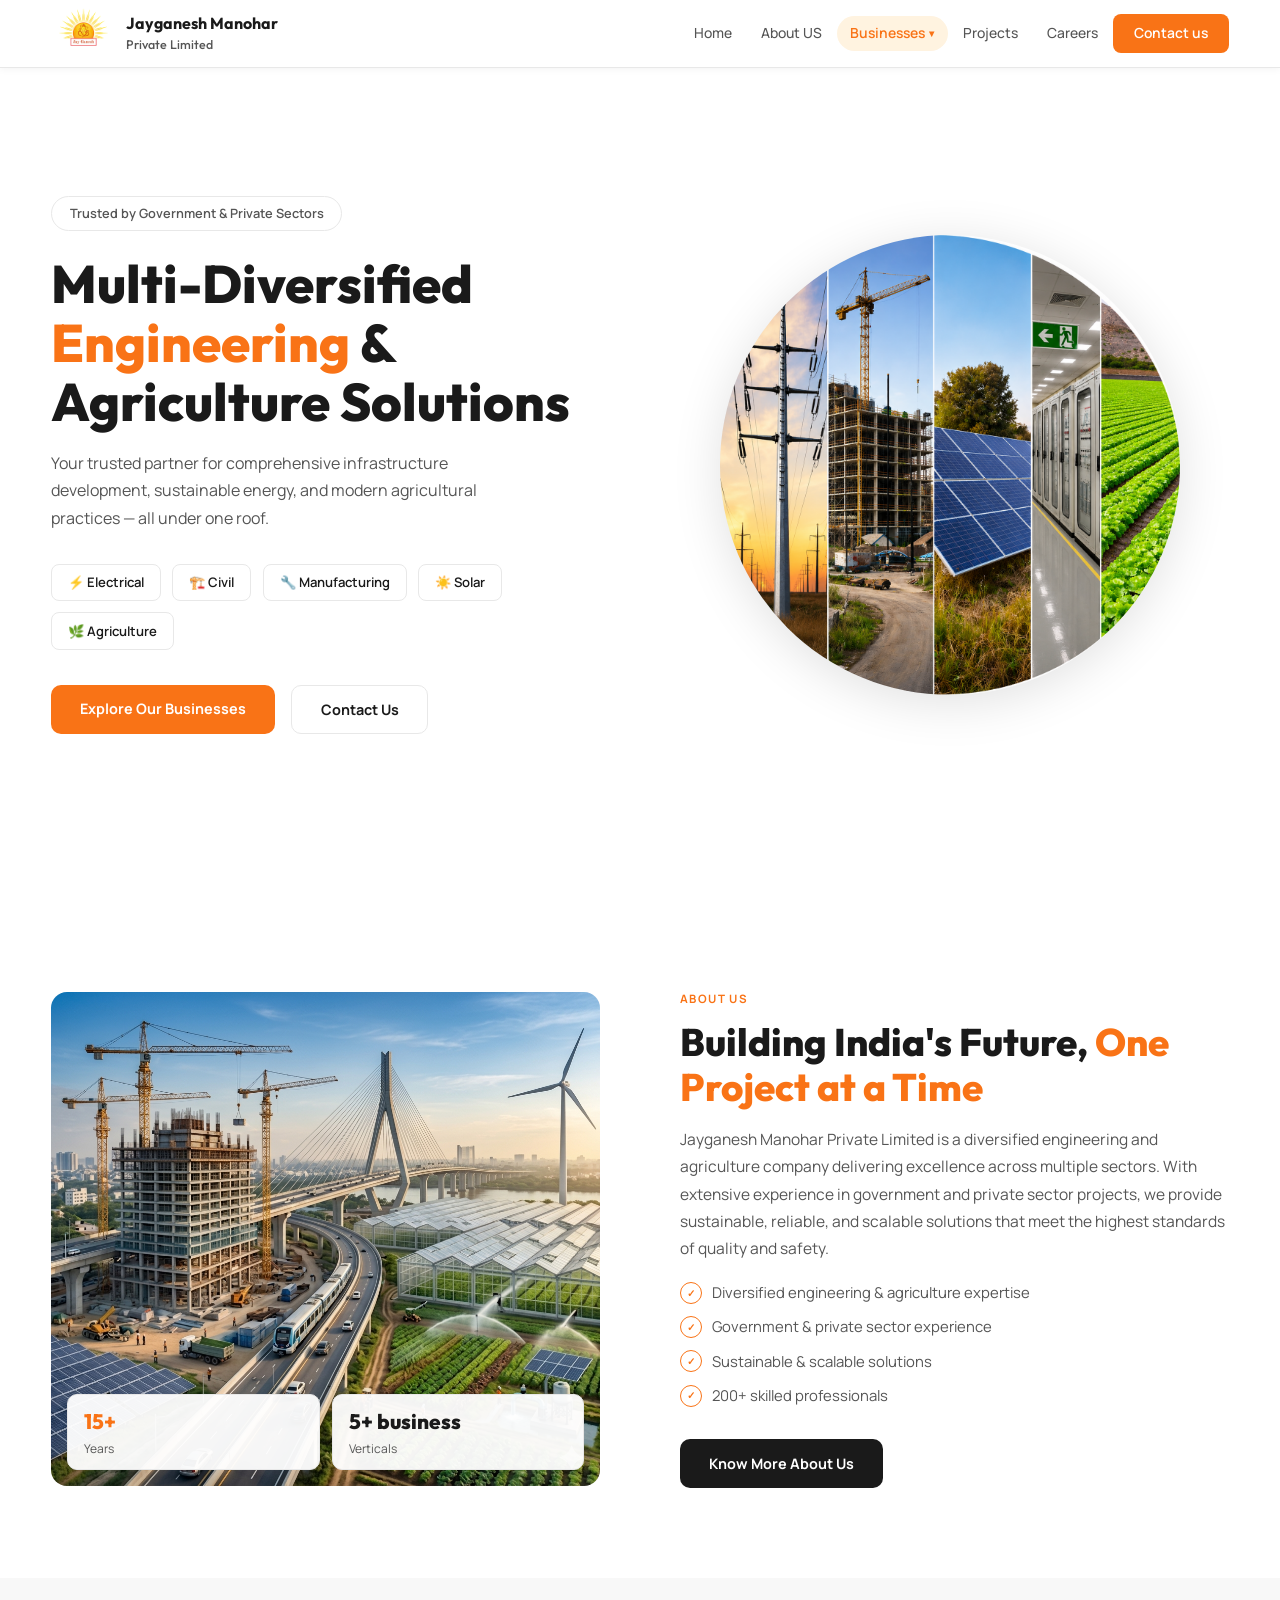
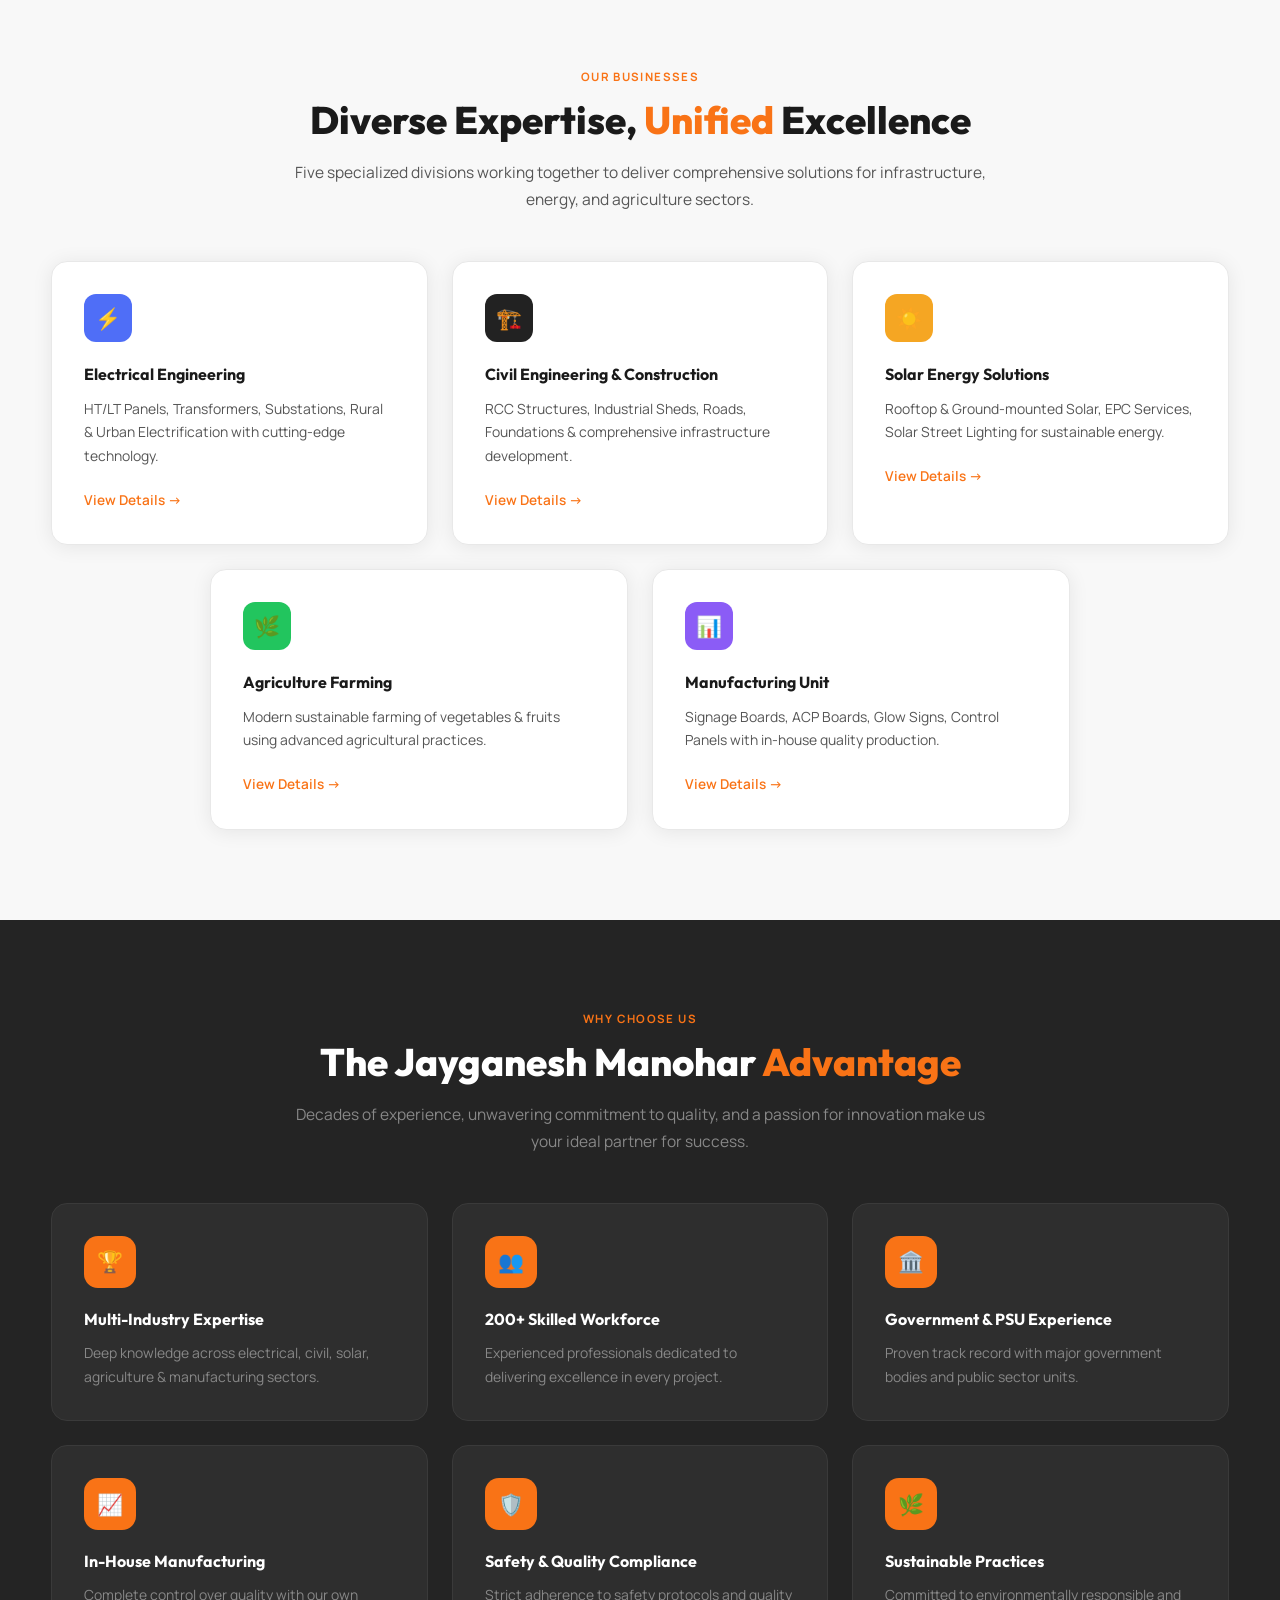
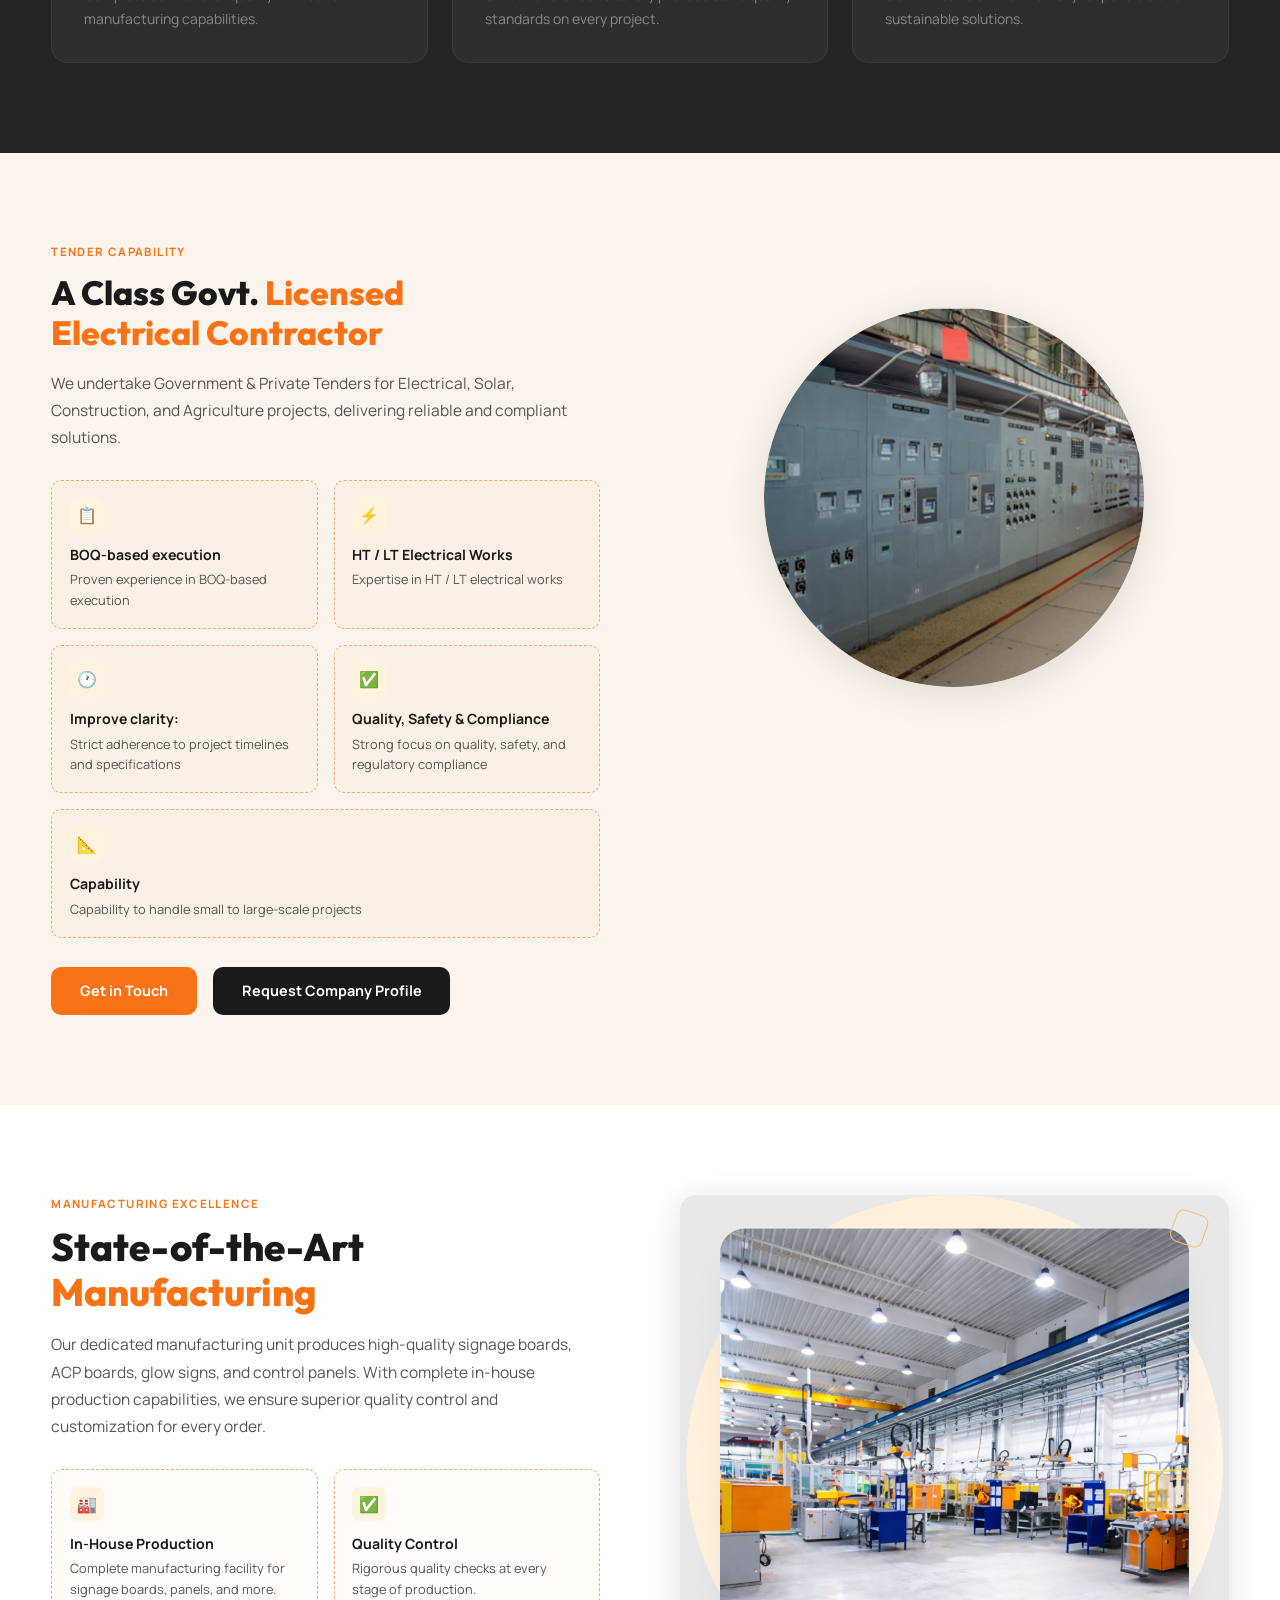
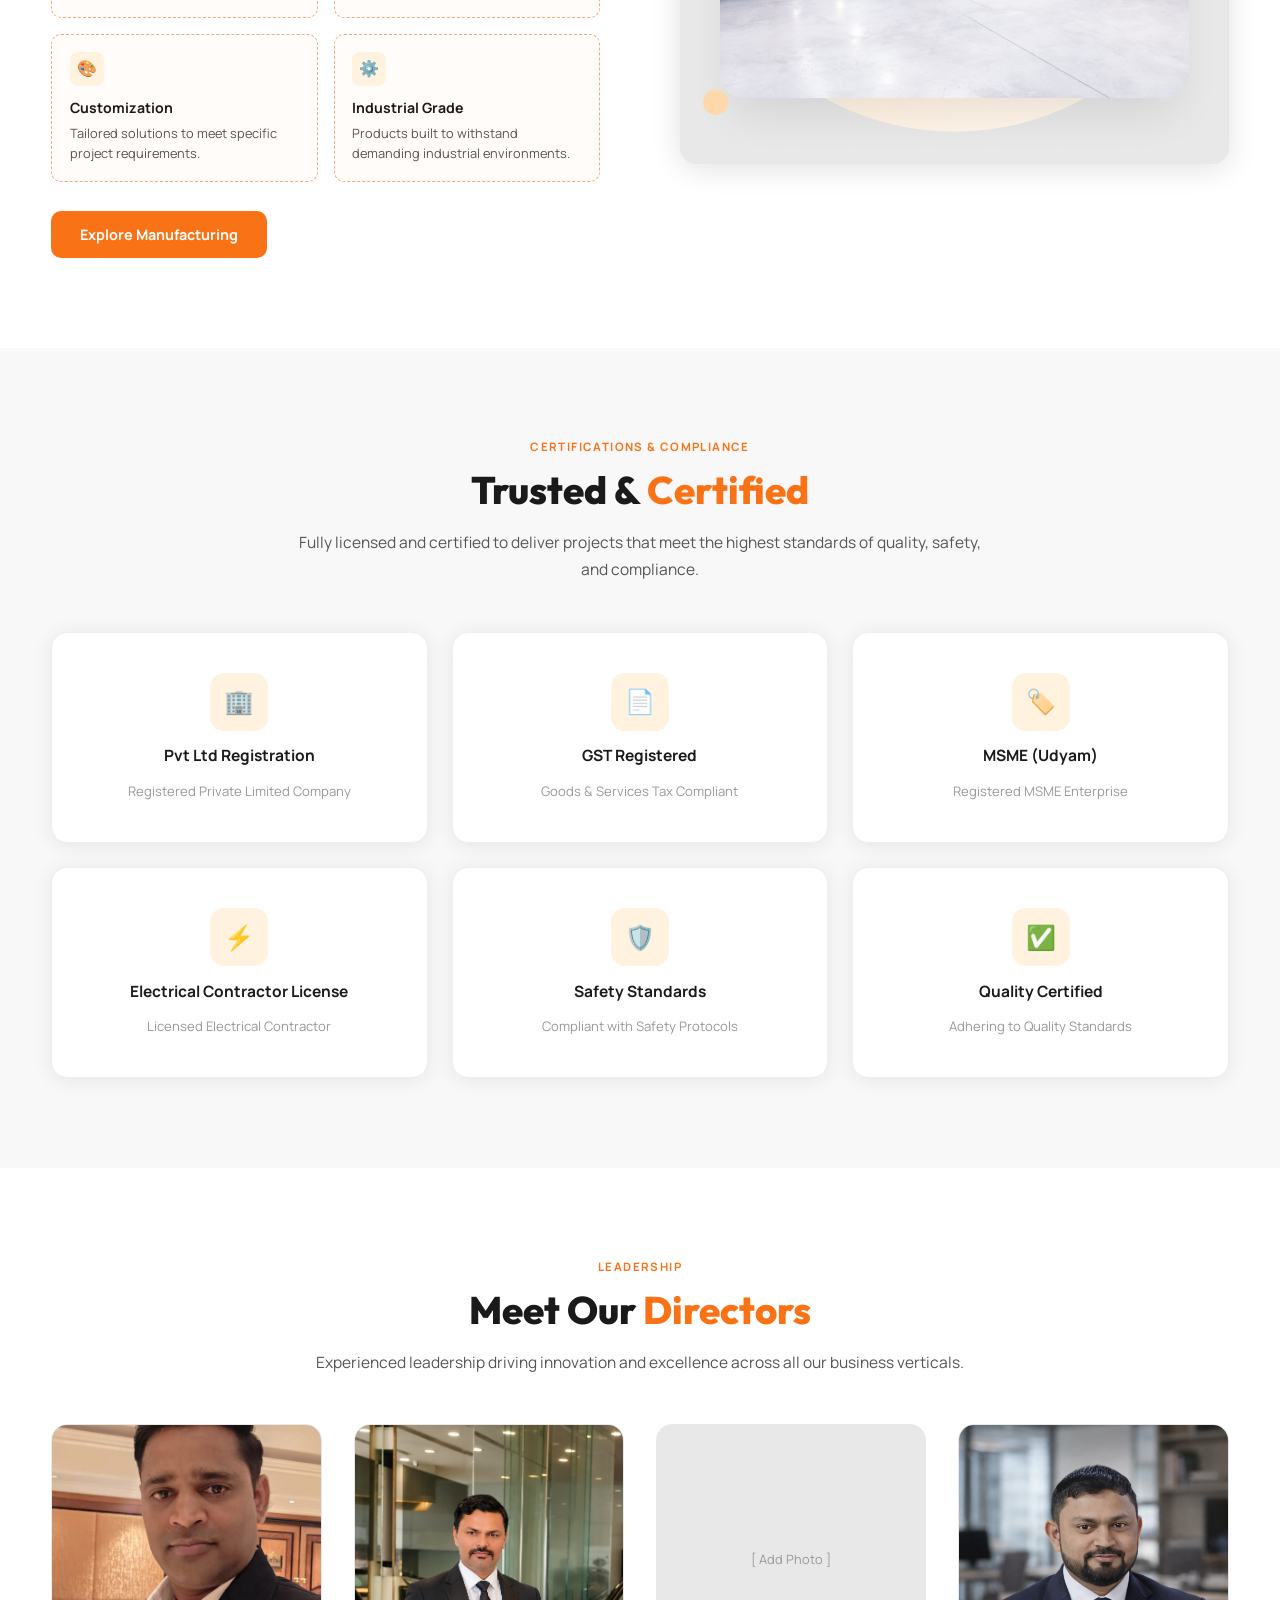
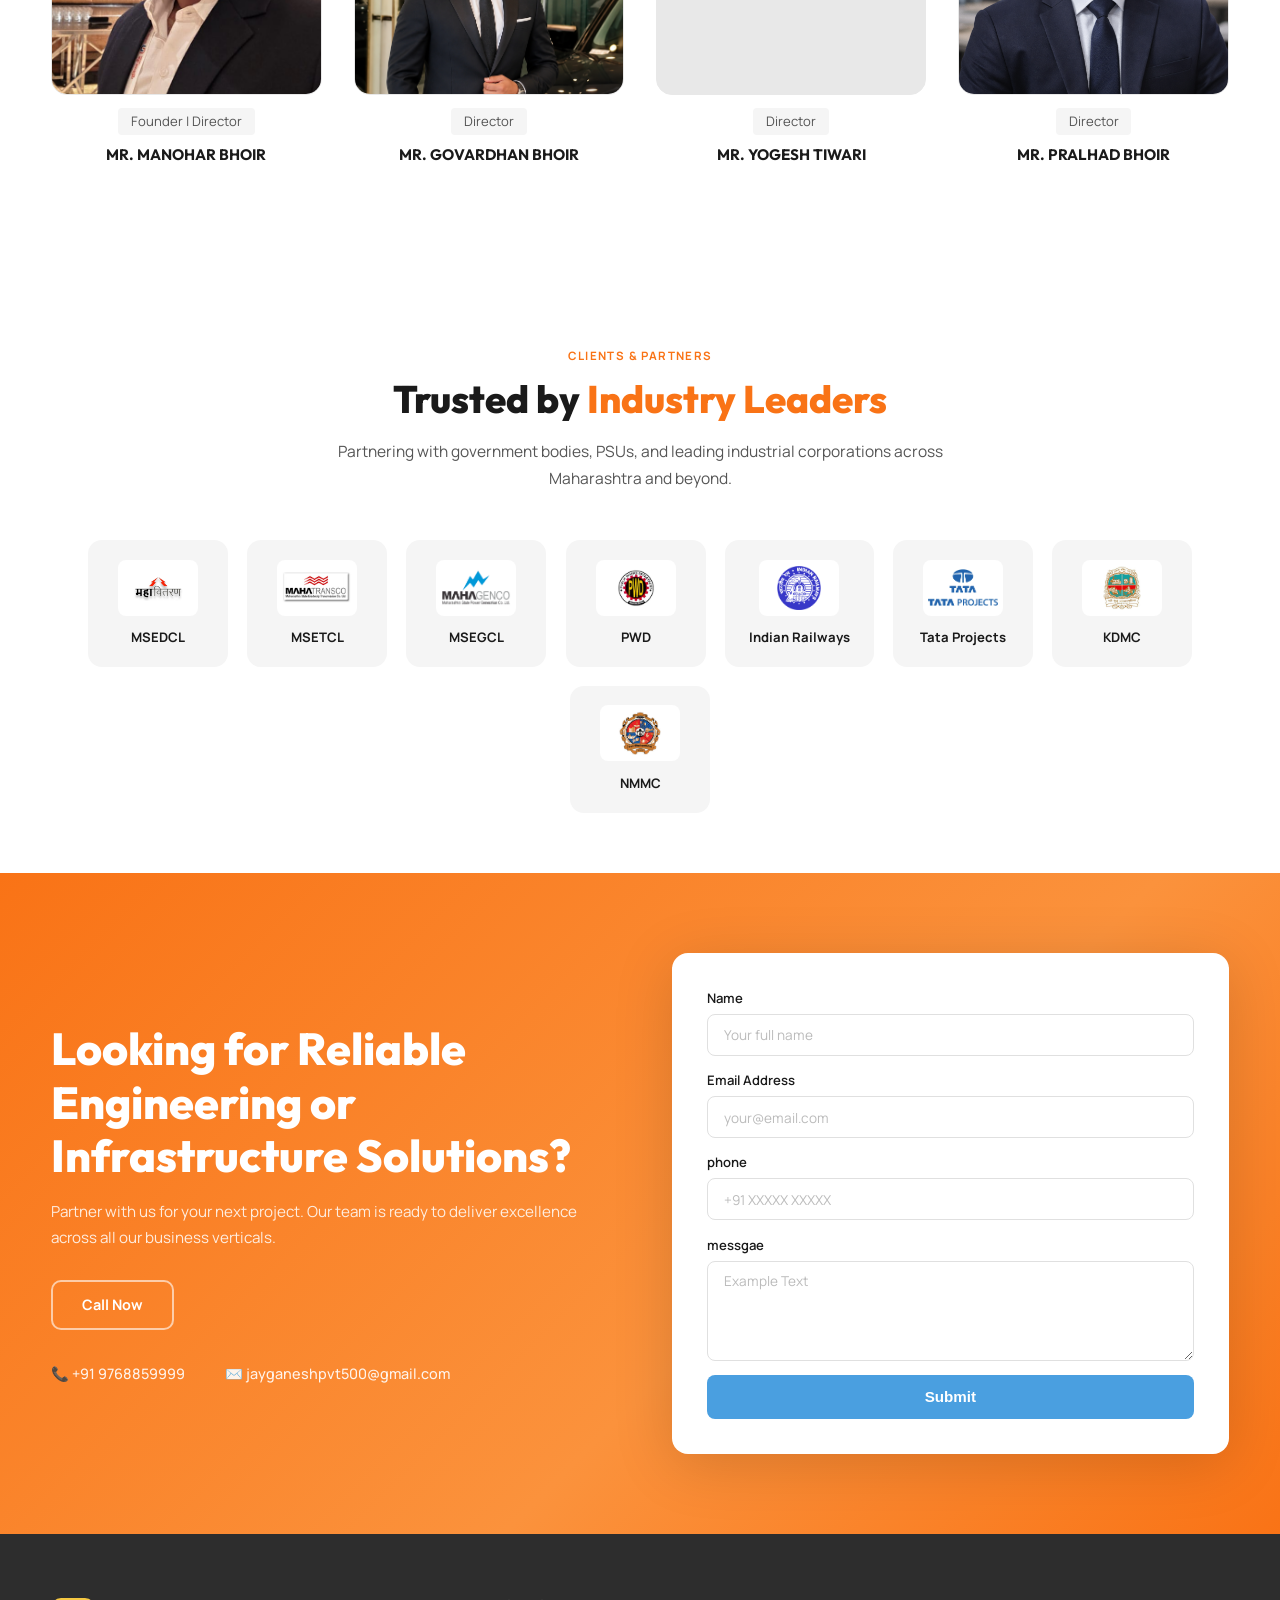
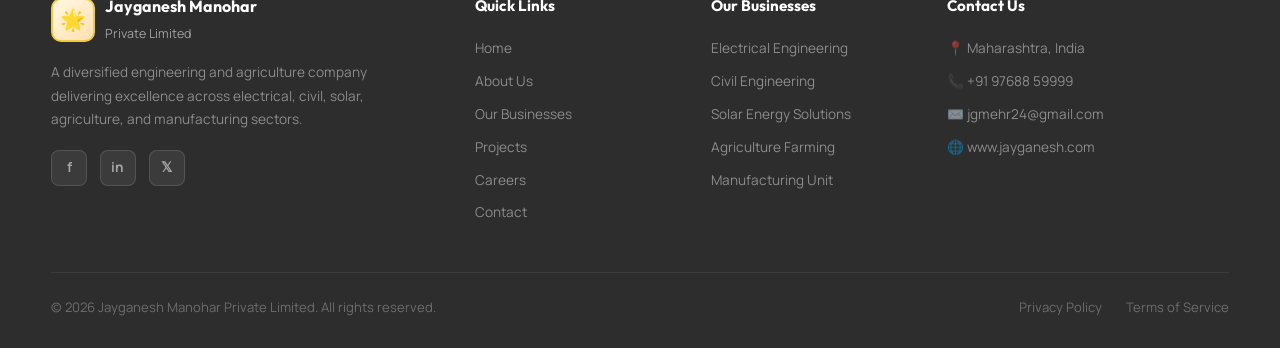
==== commit 60dda3ed: "Update index.html" ====
--- a/index.html
+++ b/index.html
@@ -554,7 +554,7 @@
         excellence across all our business verticals.
       </p>
       <div class="cta-btns">
-        <a href="#" class="btn-wh">Request a Quote</a>
+        <!-- <a href="#" class="btn-wh">Request a Quote</a> -->
         <a href="tel:+918828130488" class="btn-wh-out">Call Now</a>
       </div>
       <div class="cta-contacts">
--- a/styles.css
+++ b/styles.css
@@ -0,0 +1,692 @@
+/* ============================================================
+   JAYGANESH MANOHAR PRIVATE LIMITED — MAIN STYLESHEET
+   styles.css  |  Link this file on every page of the website
+   ============================================================ */
+
+/* ─── RESET & BASE ─── */
+*, *::before, *::after { box-sizing: border-box; margin: 0; padding: 0; }
+html  { scroll-behavior: smooth; }
+
+/* ─── DESIGN TOKENS ─── */
+:root {
+  --orange:       #f97316;
+  --orange-dark:  #ea6c0a;
+  --text:         #1a1a1a;
+  --text-muted:   #555555;
+  --text-light:   #999999;
+  --bg:           #ffffff;
+  --bg-light:     #f8f8f8;
+  --bg-beige:     #faf4ec;
+  --bg-dark:      #242424;
+  --bg-dark-card: #2e2e2e;
+  --bg-footer:    #2d2d2d;
+  --border:       #e8e8e8;
+  --shadow:       0 2px 20px rgba(0,0,0,0.08);
+  --shadow-md:    0 4px 30px rgba(0,0,0,0.12);
+  --radius:       16px;
+  --radius-sm:    10px;
+}
+
+body {
+  font-family: 'Manrope', sans-serif;
+  background: var(--bg);
+  color: var(--text);
+  line-height: 1.6;
+  overflow-x: hidden;
+}
+a   { text-decoration: none; color: inherit; }
+img { max-width: 100%; display: block; }
+
+/* ============================================================
+   NAVBAR
+   ============================================================ */
+nav {
+  position: fixed; top: 0; left: 0; right: 0; z-index: 1000;
+  background: #fff;
+  border-bottom: 1px solid var(--border);
+  height: 68px;
+  display: flex; align-items: center; justify-content: space-between;
+  padding: 0 4%;
+  box-shadow: 0 1px 8px rgba(0,0,0,0.05);
+  transition: box-shadow 0.3s;
+}
+
+/* Logo */
+.nav-logo        { display: flex; align-items: center; gap: 10px; }
+.nav-logo-icon   {
+  width: 44px; height: 44px;
+  background: linear-gradient(135deg, #fff8e1, #ffe0b2);
+  border: 2px solid #f5c842; border-radius: 10px;
+  display: flex; align-items: center; justify-content: center;
+  font-size: 1.3rem;
+}
+.nav-logo-text          { font-family: 'Outfit', sans-serif; line-height: 1.2; }
+.nav-logo-text strong   { font-size: 1rem; font-weight: 700; display: block; color: var(--text); }
+.nav-logo-text span     { font-size: 0.78rem; color: var(--text-muted); font-weight: 500; }
+
+/* Links */
+.nav-links               { display: flex; align-items: center; gap: 0.1rem; list-style: none; }
+.nav-links > li > a      {
+  font-size: 0.87rem; font-weight: 500; color: var(--text-muted);
+  padding: 0.4rem 0.85rem; border-radius: 8px; transition: color 0.2s;
+  display: flex; align-items: center; gap: 4px;
+}
+.nav-links > li > a:hover          { color: var(--orange); }
+.nav-links > li.nav-biz > a        {
+  background: #fff3e0; color: var(--orange);
+  font-weight: 600; border-radius: 20px;
+}
+
+/* Dropdown */
+.nav-dropdown              { position: relative; }
+.nav-dropdown > a::after   { content: '▾'; font-size: 0.65rem; }
+.dropdown-menu {
+  display: none; position: absolute; top: calc(100% + 8px); left: 0;
+  background: #fff; border: 1px solid var(--border);
+  border-radius: var(--radius-sm);
+  min-width: 230px; padding: 0.4rem 0;
+  box-shadow: var(--shadow-md);
+}
+.nav-dropdown:hover .dropdown-menu { display: block; }
+.dropdown-menu a {
+  display: block; padding: 0.55rem 1.2rem;
+  font-size: 0.85rem; color: var(--text-muted); transition: all 0.15s;
+}
+.dropdown-menu a:hover { color: var(--orange); background: #fff8f3; }
+
+/* CTA button */
+.nav-cta {
+  background: var(--orange) !important; color: #fff !important;
+  padding: 0.5rem 1.3rem !important; border-radius: 8px !important;
+  font-weight: 600 !important;
+}
+.nav-cta:hover { background: var(--orange-dark) !important; }
+
+/* Hamburger */
+.hamburger       { display: none; flex-direction: column; gap: 5px; cursor: pointer; }
+.hamburger span  { display: block; width: 22px; height: 2px; background: var(--text); border-radius: 2px; }
+
+/* Mobile nav panel */
+.mobile-nav {
+  display: none; position: fixed; top: 68px; left: 0; right: 0;
+  background: #fff; border-bottom: 1px solid var(--border);
+  padding: 1rem 4%; z-index: 999; flex-direction: column;
+}
+.mobile-nav.open { display: flex; }
+.mobile-nav a {
+  padding: 0.75rem 0; border-bottom: 1px solid var(--border);
+  font-size: 0.9rem; color: var(--text-muted); font-weight: 500;
+}
+.mobile-nav a:last-child { border: none; }
+
+
+/* ============================================================
+   SHARED / UTILITIES
+   ============================================================ */
+.section-label {
+  font-size: 0.72rem; font-weight: 700;
+  letter-spacing: 0.12em; text-transform: uppercase;
+  color: var(--orange); margin-bottom: 0.7rem; display: block;
+}
+.section-title {
+  font-family: 'Outfit', sans-serif;
+  font-size: clamp(1.7rem, 3vw, 2.5rem);
+  font-weight: 800; line-height: 1.18;
+  margin-bottom: 1rem; color: var(--text);
+}
+.section-title .org { color: var(--orange); }
+.section-desc   { color: var(--text-muted); font-size: 0.97rem; line-height: 1.75; }
+
+.sec-center { text-align: center; margin-bottom: 3rem; }
+.sec-center .section-desc { max-width: 700px; margin: 0 auto; }
+
+/* Buttons */
+.btn-orange {
+  background: var(--orange); color: #fff;
+  padding: 0.75rem 1.8rem; border-radius: 10px;
+  font-weight: 700; font-size: 0.9rem;
+  border: none; cursor: pointer; display: inline-block;
+  transition: background 0.2s;
+}
+.btn-orange:hover { background: var(--orange-dark); }
+
+.btn-dark-solid {
+  background: var(--text); color: #fff;
+  padding: 0.8rem 1.8rem; border-radius: 10px;
+  font-weight: 700; font-size: 0.9rem;
+  display: inline-block; transition: background 0.2s;
+}
+.btn-dark-solid:hover { background: #333; }
+
+.btn-outline-border {
+  background: transparent; color: var(--text);
+  padding: 0.75rem 1.8rem; border-radius: 10px;
+  font-weight: 700; font-size: 0.9rem;
+  border: 1.5px solid var(--border); display: inline-block;
+  transition: border-color 0.2s;
+}
+.btn-outline-border:hover { border-color: #aaa; }
+
+
+/* ============================================================
+   HERO
+   ============================================================ */
+#hero {
+  min-height: 100vh; padding: 90px 4% 60px;
+  display: flex; align-items: center; background: #fff;
+}
+.hero-inner {
+  display: grid; grid-template-columns: 1fr 1fr;
+  gap: 4rem; align-items: center;
+  width: 100%; max-width: 1280px; margin: 0 auto;
+}
+.hero-badge {
+  display: inline-flex; align-items: center;
+  border: 1.5px solid var(--border); color: var(--text-muted);
+  font-size: 0.8rem; font-weight: 600;
+  padding: 0.4rem 1.1rem; border-radius: 100px; margin-bottom: 1.4rem;
+}
+.hero-title {
+  font-family: 'Outfit', sans-serif;
+  font-size: clamp(2.2rem, 4.5vw, 3.3rem);
+  font-weight: 800; line-height: 1.12;
+  color: var(--text); margin-bottom: 1.2rem;
+}
+.hero-title .org { color: var(--orange); }
+.hero-subtitle  {
+  font-size: 1rem; color: var(--text-muted);
+  line-height: 1.7; margin-bottom: 2rem; max-width: 480px;
+}
+.hero-pills {
+  display: flex; flex-wrap: wrap;
+  gap: 0.7rem; margin-bottom: 2.2rem;
+}
+.hero-pill {
+  display: flex; align-items: center; gap: 7px;
+  border: 1.5px solid var(--border); border-radius: 8px;
+  padding: 0.45rem 1rem; font-size: 0.82rem; font-weight: 600;
+  color: var(--text); background: #fff;
+}
+.hero-btns  { display: flex; gap: 1rem; flex-wrap: wrap; }
+.hero-right { display: flex; justify-content: center; }
+.hero-circle {
+  width: 460px; height: 460px; border-radius: 50%;
+  overflow: hidden; background: #f0f0f0;
+  display: flex; align-items: center; justify-content: center;
+  font-size: 0.85rem; color: var(--text-light);
+  box-shadow: 0 8px 50px rgba(0,0,0,0.12);
+}
+.hero-circle img { width: 100%; height: 100%; object-fit: cover; }
+
+
+/* ============================================================
+   ABOUT US
+   ============================================================ */
+#about { padding: 90px 4%; background: #fff; }
+.about-inner {
+  display: grid; grid-template-columns: 1fr 1fr;
+  gap: 5rem; align-items: center;
+  max-width: 1280px; margin: 0 auto;
+}
+.about-img-wrap {
+  position: relative; border-radius: var(--radius);
+  overflow: hidden; background: var(--bg-beige);
+  min-height: 400px;
+  display: flex; align-items: center; justify-content: center;
+  color: var(--text-light); font-size: 0.85rem;
+}
+.about-img-wrap img { width: 100%; height: 100%; object-fit: cover; }
+.about-stats-row {
+  position: absolute; bottom: 16px; left: 16px; right: 16px;
+  display: flex; gap: 12px;
+}
+.about-stat-badge {
+  background: rgba(255,255,255,0.95);
+  border: 1.5px solid var(--border);
+  border-radius: 10px; padding: 0.6rem 1rem; flex: 1;
+}
+.about-stat-num {
+  font-family: 'Outfit', sans-serif;
+  font-size: 1.3rem; font-weight: 800;
+  color: var(--orange); display: block;
+}
+.about-stat-num.dark-num { color: var(--text); }
+.about-stat-lbl { font-size: 0.75rem; color: var(--text-muted); }
+
+.check-list {
+  list-style: none; display: flex; flex-direction: column;
+  gap: 0.65rem; margin: 1.2rem 0 2rem;
+}
+.check-list li {
+  display: flex; align-items: center;
+  gap: 10px; font-size: 0.93rem; color: var(--text-muted);
+}
+.chk {
+  width: 22px; height: 22px; border-radius: 50%;
+  border: 1.5px solid var(--orange);
+  display: flex; align-items: center; justify-content: center;
+  flex-shrink: 0; color: var(--orange); font-size: 0.65rem; font-weight: 700;
+}
+
+
+/* ============================================================
+   OUR BUSINESSES
+   ============================================================ */
+#businesses { padding: 90px 4%; background: var(--bg-light); }
+.biz-top    { display: grid; grid-template-columns: repeat(3,1fr); gap: 1.5rem; max-width: 1280px; margin: 0 auto; }
+.biz-bottom { display: grid; grid-template-columns: repeat(2,1fr); gap: 1.5rem; max-width: 860px; margin: 1.5rem auto 0; }
+.biz-card   {
+  background: #fff; border: 1px solid var(--border);
+  border-radius: var(--radius); padding: 2rem;
+  box-shadow: var(--shadow); transition: transform 0.25s, box-shadow 0.25s;
+}
+.biz-card:hover { transform: translateY(-4px); box-shadow: var(--shadow-md); }
+.biz-icon   {
+  width: 48px; height: 48px; border-radius: 12px;
+  display: flex; align-items: center; justify-content: center;
+  font-size: 1.3rem; margin-bottom: 1.2rem; color: #fff;
+}
+.ic-blue   { background: #4f6ef7; }
+.ic-dark   { background: #222222; }
+.ic-amber  { background: #f5a623; }
+.ic-green  { background: #22c55e; }
+.ic-purple { background: #8b5cf6; }
+.biz-card-title { font-family: 'Outfit', sans-serif; font-size: 1rem; font-weight: 700; margin-bottom: 0.6rem; color: var(--text); }
+.biz-card-desc  { font-size: 0.87rem; color: var(--text-muted); line-height: 1.7; margin-bottom: 1.2rem; }
+.biz-link       { font-size: 0.85rem; color: var(--orange); font-weight: 600; }
+.biz-link:hover { text-decoration: underline; }
+
+
+/* ============================================================
+   WHY CHOOSE US  (dark section)
+   ============================================================ */
+#why { padding: 90px 4%; background: var(--bg-dark); }
+#why .section-label { color: var(--orange); }
+#why .section-title { color: #ffffff; }
+#why .section-desc  { color: #888888; }
+.why-grid {
+  display: grid; grid-template-columns: repeat(3,1fr);
+  gap: 1.5rem; max-width: 1280px; margin: 0 auto;
+}
+.why-card {
+  background: var(--bg-dark-card); border: 1px solid #3a3a3a;
+  border-radius: var(--radius); padding: 2rem;
+  transition: border-color 0.25s, transform 0.25s;
+}
+.why-card:hover { border-color: var(--orange); transform: translateY(-3px); }
+.why-icon {
+  width: 52px; height: 52px; background: var(--orange);
+  border-radius: 14px;
+  display: flex; align-items: center; justify-content: center;
+  font-size: 1.3rem; margin-bottom: 1.2rem; color: #fff;
+}
+.why-card h3 { font-family: 'Outfit', sans-serif; font-size: 1rem; font-weight: 700; color: #fff; margin-bottom: 0.5rem; }
+.why-card p  { font-size: 0.87rem; color: #888; line-height: 1.7; }
+
+
+/* ============================================================
+   TENDER CAPABILITY  (beige section)
+   ============================================================ */
+#tender { padding: 90px 4%; background: var(--bg-beige); }
+.tender-inner {
+  display: grid; grid-template-columns: 1fr 1fr;
+  gap: 5rem; align-items: start;
+  max-width: 1280px; margin: 0 auto;
+}
+.tender-title {
+  font-family: 'Outfit', sans-serif;
+  font-size: clamp(1.5rem, 3vw, 2.1rem);
+  font-weight: 800; margin-bottom: 1rem;
+  color: var(--text); line-height: 1.2;
+}
+.tender-title .org { color: var(--orange); }
+.tender-feats { display: grid; grid-template-columns: 1fr 1fr; gap: 1rem; margin: 1.8rem 0; }
+.t-feat {
+  border: 1.5px dashed #f5a878; border-radius: var(--radius-sm);
+  padding: 1.1rem; background: rgba(249,115,22,0.03);
+}
+.t-feat.wide { grid-column: 1 / -1; }
+.t-feat-icon {
+  width: 34px; height: 34px; background: #fff3e0;
+  border-radius: 8px;
+  display: flex; align-items: center; justify-content: center;
+  font-size: 1rem; color: var(--orange); margin-bottom: 0.7rem;
+}
+.t-feat-title { font-weight: 700; font-size: 0.88rem; margin-bottom: 3px; color: var(--text); }
+.t-feat-desc  { font-size: 0.8rem; color: var(--text-muted); line-height: 1.6; }
+.tender-btns  { display: flex; gap: 1rem; flex-wrap: wrap; margin-top: 1.5rem; }
+.tender-img-wrap {
+  display: flex; justify-content: center;
+  align-items: flex-start; padding-top: 4rem;
+}
+.tender-circle {
+  width: 380px; height: 380px; border-radius: 50%;
+  overflow: hidden; background: #ddd;
+  display: flex; align-items: center; justify-content: center;
+  color: var(--text-light); font-size: 0.85rem;
+  box-shadow: 0 8px 40px rgba(0,0,0,0.1);
+}
+.tender-circle img { width: 100%; height: 100%; object-fit: cover; }
+
+
+/* ============================================================
+   MANUFACTURING
+   ============================================================ */
+#manufacturing { padding: 90px 4%; background: #fff; }
+.mfg-inner {
+  display: grid; grid-template-columns: 1fr 1fr;
+  gap: 5rem; align-items: start;
+  max-width: 1280px; margin: 0 auto;
+}
+.mfg-feats { display: grid; grid-template-columns: 1fr 1fr; gap: 1rem; margin: 1.8rem 0; }
+.m-feat {
+  border: 1.5px dashed #f5a878; border-radius: var(--radius-sm);
+  padding: 1.1rem; background: rgba(249,115,22,0.02);
+}
+.m-feat-icon {
+  width: 34px; height: 34px; background: #fff3e0;
+  border-radius: 8px;
+  display: flex; align-items: center; justify-content: center;
+  font-size: 1rem; color: var(--orange); margin-bottom: 0.7rem;
+}
+.m-feat-title { font-weight: 700; font-size: 0.88rem; margin-bottom: 3px; color: var(--text); }
+.m-feat-desc  { font-size: 0.8rem; color: var(--text-muted); line-height: 1.6; }
+.mfg-img {
+  border-radius: var(--radius); overflow: hidden;
+  box-shadow: var(--shadow-md); background: #e8e8e8;
+  min-height: 400px;
+  display: flex; align-items: center; justify-content: center;
+  color: var(--text-light); font-size: 0.85rem;
+}
+.mfg-img img { width: 100%; height: 100%; object-fit: cover; }
+
+
+/* ============================================================
+   CERTIFICATIONS
+   ============================================================ */
+#certs { padding: 90px 4%; background: var(--bg-light); }
+.certs-grid {
+  display: grid; grid-template-columns: repeat(3,1fr);
+  gap: 1.5rem; max-width: 1280px; margin: 3rem auto 0;
+}
+.cert-card {
+  background: #fff; border: 1px solid #eeeeee;
+  border-radius: var(--radius); padding: 2.5rem 2rem;
+  display: flex; flex-direction: column;
+  align-items: center; gap: 0.8rem;
+  box-shadow: var(--shadow); transition: transform 0.25s;
+  text-align: center;
+}
+.cert-card:hover { transform: translateY(-4px); }
+.cert-icon {
+  width: 58px; height: 58px; background: #fff3e0;
+  border-radius: 14px;
+  display: flex; align-items: center; justify-content: center;
+  font-size: 1.5rem; color: var(--orange);
+}
+.cert-name { font-weight: 700; font-size: 0.97rem; color: var(--text); }
+.cert-sub  { font-size: 0.82rem; color: var(--text-light); }
+
+
+/* ============================================================
+   LEADERSHIP
+   ============================================================ */
+#leadership { padding: 90px 4%; background: #fff; }
+.directors-grid {
+  display: grid; grid-template-columns: repeat(4,1fr);
+  gap: 2rem; max-width: 1280px; margin: 3rem auto 0;
+}
+.dir-card   { text-align: center; }
+.dir-img    {
+  width: 100%; aspect-ratio: 1;
+  border-radius: var(--radius); overflow: hidden;
+  background: #e8e8e8; border: 1px solid var(--border);
+  margin-bottom: 0.8rem;
+  display: flex; align-items: center; justify-content: center;
+  color: var(--text-light); font-size: 0.8rem;
+}
+.dir-img img { width: 100%; height: 100%; object-fit: cover; }
+.dir-role {
+  font-size: 0.82rem; color: var(--text-muted);
+  background: #f5f5f5; display: inline-block;
+  padding: 0.2rem 0.8rem; border-radius: 4px; margin-bottom: 0.5rem;
+}
+.dir-name {
+  font-family: 'Outfit', sans-serif;
+  font-weight: 700; font-size: 0.95rem; color: var(--text);
+}
+
+
+/* ============================================================
+   CLIENTS & PARTNERS
+   ============================================================ */
+#clients { padding: 90px 4% 60px; background: #fff; }
+.clients-row {
+  display: flex; flex-wrap: wrap; justify-content: center;
+  gap: 1.2rem; max-width: 1280px; margin: 3rem auto 0;
+}
+.cli-card {
+  background: #f5f5f5; border-radius: 14px;
+  padding: 1.2rem 1.5rem;
+  display: flex; flex-direction: column;
+  align-items: center; gap: 0.7rem;
+  min-width: 140px; text-align: center;
+  transition: transform 0.2s, box-shadow 0.2s;
+}
+.cli-card:hover { transform: translateY(-3px); box-shadow: var(--shadow); }
+.cli-logo {
+  width: 80px; height: 56px; background: #fff;
+  border-radius: 8px;
+  display: flex; align-items: center; justify-content: center;
+  font-size: 0.65rem; color: var(--text-light);
+}
+.cli-logo img { max-width: 70px; max-height: 44px; object-fit: contain; }
+.cli-name { font-size: 0.82rem; font-weight: 700; color: var(--text); }
+
+
+/* ============================================================
+   CTA + CONTACT  (orange section)
+   ============================================================ */
+#contact-cta {
+  padding: 80px 4%;
+  background: linear-gradient(135deg, #f97316 0%, #fb923c 60%, #f97316 100%);
+}
+.cta-inner {
+  display: grid; grid-template-columns: 1fr 1fr;
+  gap: 4rem; align-items: center;
+  max-width: 1280px; margin: 0 auto;
+}
+.cta-left h2 {
+  font-family: 'Outfit', sans-serif;
+  font-size: clamp(1.8rem, 3.5vw, 2.8rem);
+  font-weight: 800; color: #fff;
+  line-height: 1.2; margin-bottom: 1rem;
+}
+.cta-left p {
+  font-size: 0.95rem; color: rgba(255,255,255,0.85);
+  line-height: 1.7; margin-bottom: 1.8rem;
+}
+.cta-btns { display: flex; gap: 1rem; flex-wrap: wrap; margin-bottom: 2rem; }
+
+.btn-wh {
+  background: #fff; color: var(--orange);
+  padding: 0.75rem 1.8rem; border-radius: 10px;
+  font-weight: 700; font-size: 0.9rem;
+  border: none; cursor: pointer; display: inline-block;
+  transition: opacity 0.2s;
+}
+.btn-wh:hover { opacity: 0.9; }
+
+.btn-wh-out {
+  background: transparent; color: #fff;
+  padding: 0.73rem 1.8rem; border-radius: 10px;
+  font-weight: 700; font-size: 0.9rem;
+  border: 2px solid rgba(255,255,255,0.6);
+  display: inline-block; transition: border-color 0.2s;
+}
+.btn-wh-out:hover { border-color: #fff; }
+
+.cta-contacts { display: flex; gap: 2.5rem; flex-wrap: wrap; }
+.cta-contact  {
+  display: flex; align-items: center; gap: 8px;
+  color: rgba(255,255,255,0.9); font-size: 0.9rem; font-weight: 500;
+}
+
+/* Contact form card */
+.cta-form {
+  background: #fff; border-radius: var(--radius);
+  padding: 2.2rem; box-shadow: 0 10px 60px rgba(0,0,0,0.15);
+}
+.fg       { display: flex; flex-direction: column; gap: 5px; margin-bottom: 0.9rem; }
+.fg label { font-size: 0.82rem; font-weight: 600; color: var(--text); }
+.fg input,
+.fg textarea {
+  background: #fff; border: 1.5px solid #e0e0e0;
+  border-radius: 8px; padding: 0.65rem 1rem;
+  color: var(--text);
+  font-family: 'Manrope', sans-serif; font-size: 0.9rem;
+  outline: none; transition: border-color 0.2s;
+}
+.fg input:focus,
+.fg textarea:focus { border-color: var(--orange); }
+.fg textarea { min-height: 100px; resize: vertical; }
+.fg input::placeholder,
+.fg textarea::placeholder { color: #bbbbbb; font-size: 0.85rem; }
+
+.btn-submit {
+  width: 100%; background: #4a9fe0; color: #fff;
+  padding: 0.85rem; border-radius: 8px;
+  font-weight: 700; font-size: 0.95rem;
+  border: none; cursor: pointer; transition: background 0.2s;
+}
+.btn-submit:hover { background: #3a8fd0; }
+
+.form-ok {
+  display: none; background: #f0fdf4;
+  border: 1px solid #86efac; color: #166534;
+  border-radius: 8px; padding: 0.8rem;
+  text-align: center; font-size: 0.88rem; margin-top: 0.8rem;
+}
+
+
+/* ============================================================
+   FOOTER
+   ============================================================ */
+footer { background: var(--bg-footer); padding: 60px 4% 30px; }
+.foot-inner {
+  display: grid; grid-template-columns: 2fr 1fr 1fr 1.5fr;
+  gap: 3rem; max-width: 1280px; margin: 0 auto 3rem;
+}
+.foot-brand-logo { display: flex; align-items: center; gap: 10px; margin-bottom: 1rem; }
+.foot-logo-icon  {
+  width: 44px; height: 44px;
+  background: linear-gradient(135deg, #fff8e1, #ffe0b2);
+  border: 2px solid #f5c842; border-radius: 10px;
+  display: flex; align-items: center; justify-content: center;
+  font-size: 1.3rem;
+}
+.foot-logo-txt strong { font-family: 'Outfit', sans-serif; font-size: 1rem; font-weight: 700; color: #fff; display: block; }
+.foot-logo-txt span   { font-size: 0.78rem; color: rgba(255,255,255,0.55); }
+.foot-brand p         { font-size: 0.85rem; color: rgba(255,255,255,0.45); line-height: 1.7; margin-bottom: 1.2rem; }
+.foot-socials { display: flex; gap: 0.8rem; }
+.foot-socials a {
+  width: 36px; height: 36px;
+  background: rgba(255,255,255,0.07);
+  border: 1px solid rgba(255,255,255,0.12); border-radius: 8px;
+  display: flex; align-items: center; justify-content: center;
+  color: rgba(255,255,255,0.55); font-size: 0.85rem; font-weight: 700;
+  transition: background 0.2s, color 0.2s;
+}
+.foot-socials a:hover { background: var(--orange); color: #fff; border-color: var(--orange); }
+.foot-col h4  { font-family: 'Outfit', sans-serif; font-size: 0.95rem; font-weight: 700; color: #fff; margin-bottom: 1.2rem; }
+.foot-links   { display: flex; flex-direction: column; gap: 0.7rem; }
+.foot-links a { font-size: 0.85rem; color: rgba(255,255,255,0.45); transition: color 0.2s; }
+.foot-links a:hover { color: var(--orange); }
+.foot-contacts    { display: flex; flex-direction: column; gap: 0.7rem; }
+.foot-contacts li {
+  list-style: none; font-size: 0.85rem;
+  color: rgba(255,255,255,0.45);
+  display: flex; align-items: center; gap: 8px;
+}
+.foot-bottom {
+  border-top: 1px solid rgba(255,255,255,0.08); padding-top: 1.5rem;
+  display: flex; justify-content: space-between; align-items: center;
+  flex-wrap: wrap; gap: 1rem;
+  max-width: 1280px; margin: 0 auto;
+}
+.foot-bottom p       { font-size: 0.82rem; color: rgba(255,255,255,0.30); }
+.foot-btm-links      { display: flex; gap: 1.5rem; }
+.foot-btm-links a    { font-size: 0.82rem; color: rgba(255,255,255,0.30); transition: color 0.2s; }
+.foot-btm-links a:hover { color: #fff; }
+
+
+/* ============================================================
+   RESPONSIVE  — Tablet (≤ 1024px)
+   ============================================================ */
+@media (max-width: 1024px) {
+  .biz-top         { grid-template-columns: repeat(2,1fr); }
+  .biz-bottom      { max-width: 100%; }
+  .directors-grid  { grid-template-columns: repeat(2,1fr); }
+  .foot-inner      { grid-template-columns: 1fr 1fr; }
+  .certs-grid      { grid-template-columns: repeat(2,1fr); }
+}
+
+/* ─── Mobile (≤ 900px) ─── */
+@media (max-width: 900px) {
+  .nav-links   { display: none; }
+  .hamburger   { display: flex; }
+  .hero-inner,
+  .about-inner,
+  .tender-inner,
+  .mfg-inner,
+  .cta-inner   { grid-template-columns: 1fr; gap: 2.5rem; }
+  .hero-circle    { width: 300px; height: 300px; }
+  .tender-circle  { width: 260px; height: 260px; }
+  .why-grid       { grid-template-columns: repeat(2,1fr); }
+  .tender-img-wrap { padding-top: 0; }
+}
+
+/* ─── Small Mobile (≤ 600px) ─── */
+@media (max-width: 600px) {
+  .biz-top,
+  .biz-bottom,
+  .why-grid,
+  .certs-grid,
+  .directors-grid { grid-template-columns: 1fr; }
+  .tender-feats,
+  .mfg-feats      { grid-template-columns: 1fr; }
+  .foot-inner     { grid-template-columns: 1fr; gap: 2rem; }
+  .foot-bottom    { flex-direction: column; align-items: flex-start; }
+  .hero-circle    { width: 250px; height: 250px; }
+  .cta-contacts   { flex-direction: column; gap: 0.8rem; }
+}
+
+/* ── Mobile Businesses submenu ── */
+.mob-biz-toggle {
+  padding: 0.75rem 0;
+  border-bottom: 1px solid var(--border);
+  font-size: 0.9rem;
+  font-weight: 600;
+  color: var(--orange);
+  cursor: pointer;
+  display: flex;
+  justify-content: space-between;
+  align-items: center;
+}
+.mob-biz-sub {
+  display: none;
+  flex-direction: column;
+  background: var(--bg-light);
+  border-radius: 8px;
+  margin-bottom: 0.4rem;
+  overflow: hidden;
+}
+.mob-biz-sub.open { display: flex; }
+.mob-biz-sub a {
+  padding: 0.65rem 1.2rem !important;
+  border-bottom: 1px solid var(--border) !important;
+  font-size: 0.85rem !important;
+  color: var(--text-muted) !important;
+}
+.mob-biz-sub a:hover { color: var(--orange) !important; background: #fff8f3 !important; }
+.mob-biz-sub a:last-child { border-bottom: none !important; }
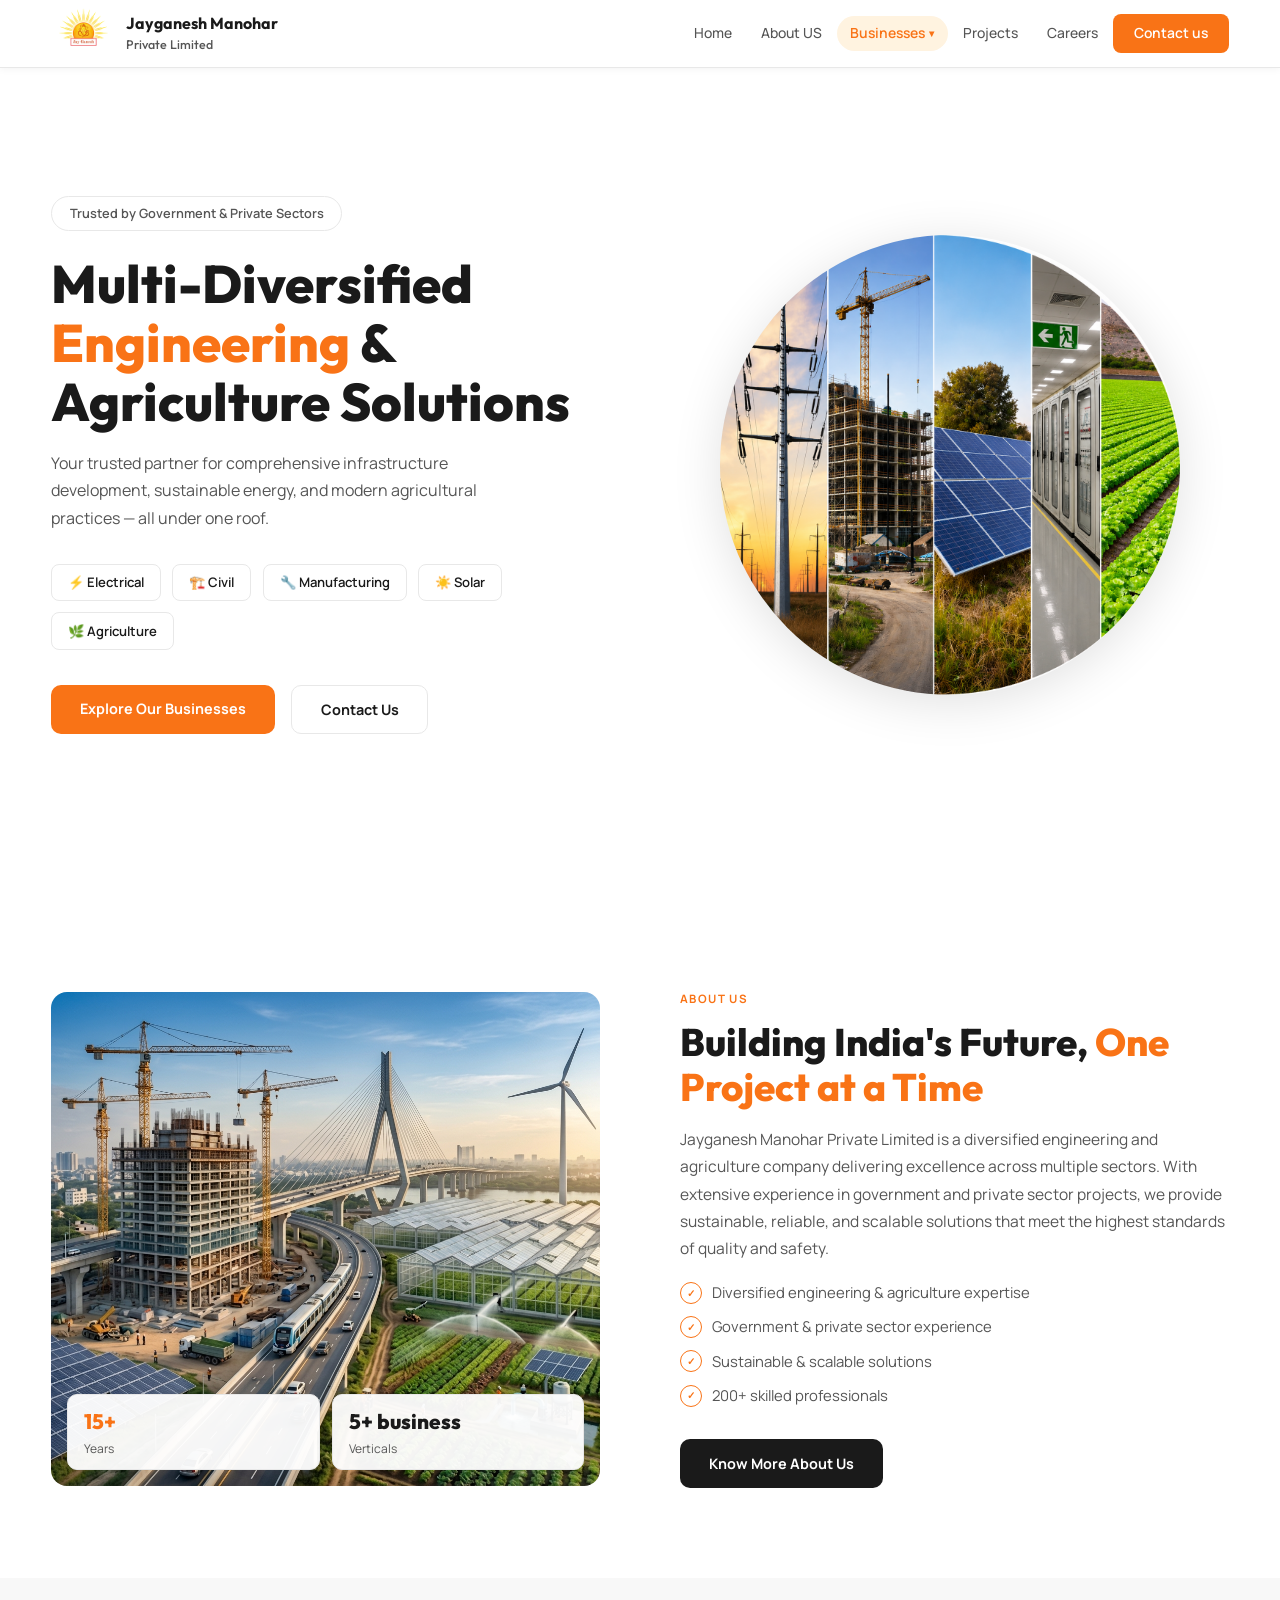
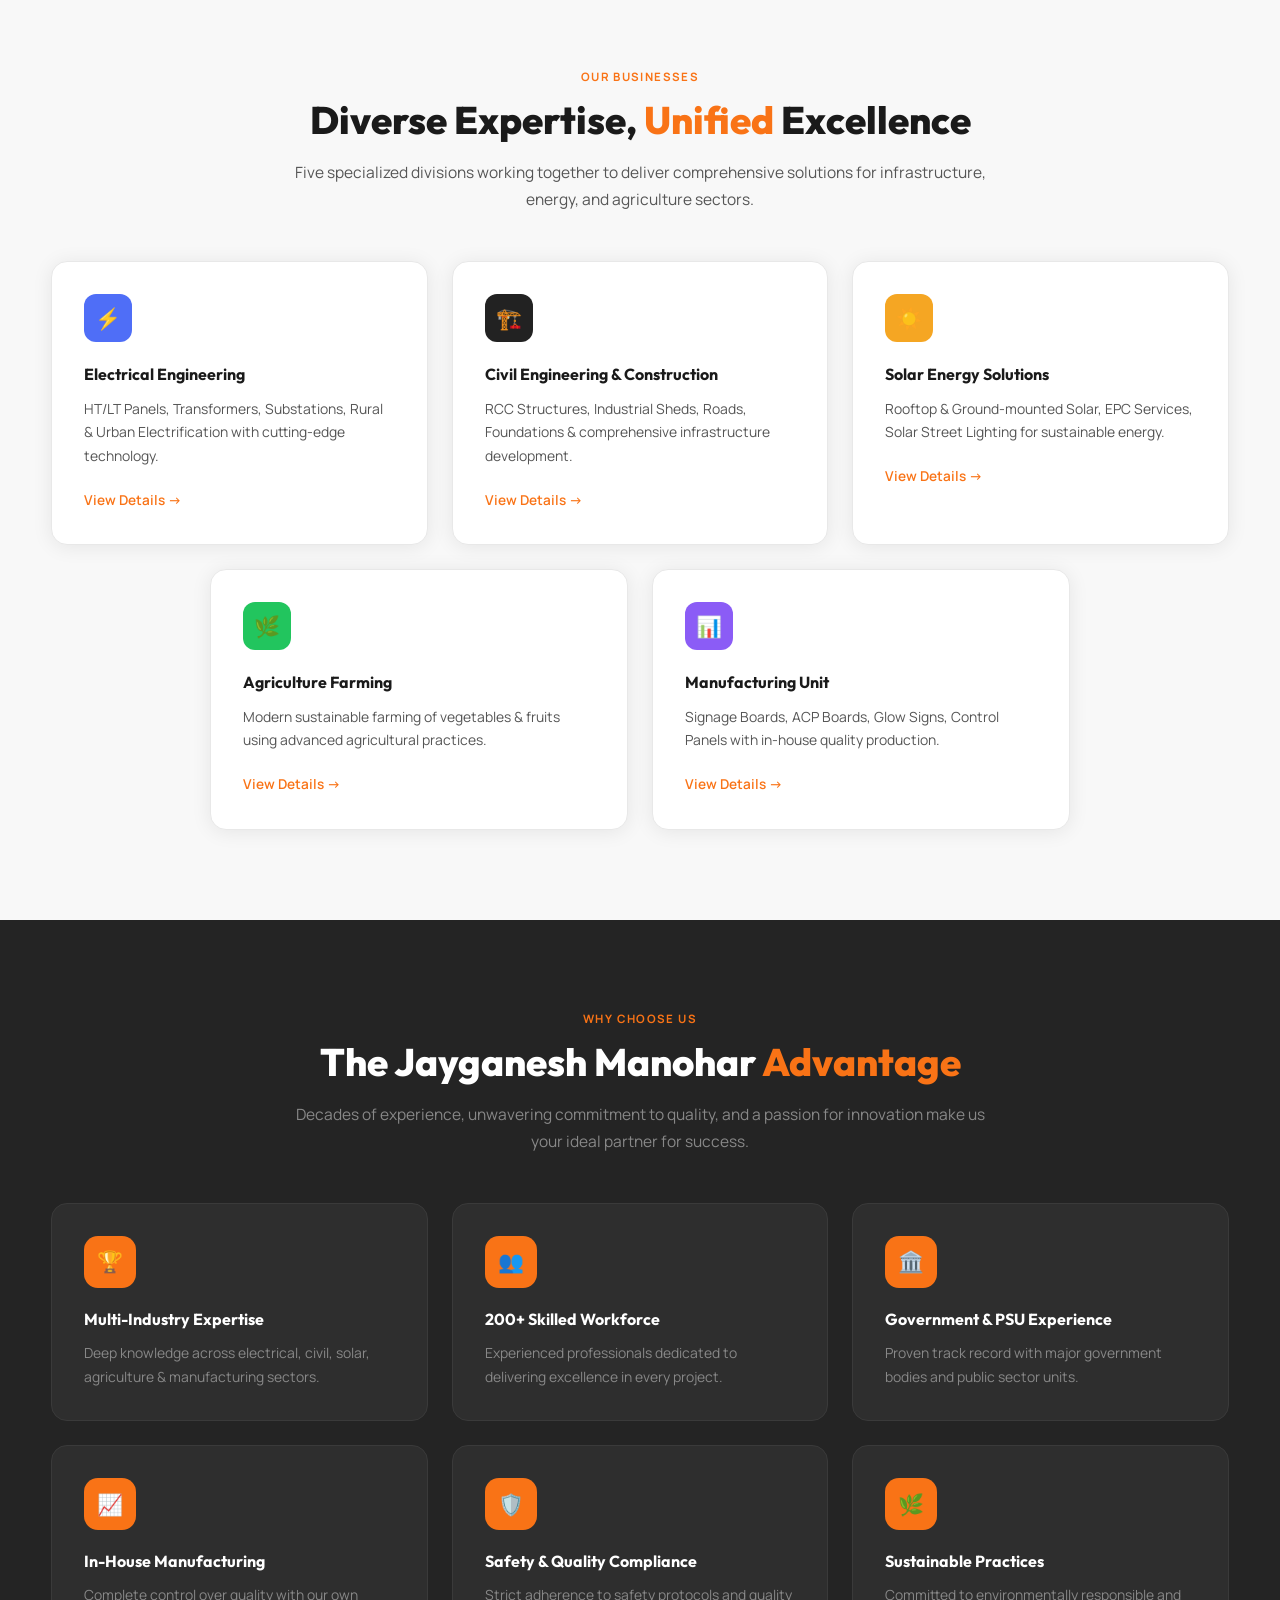
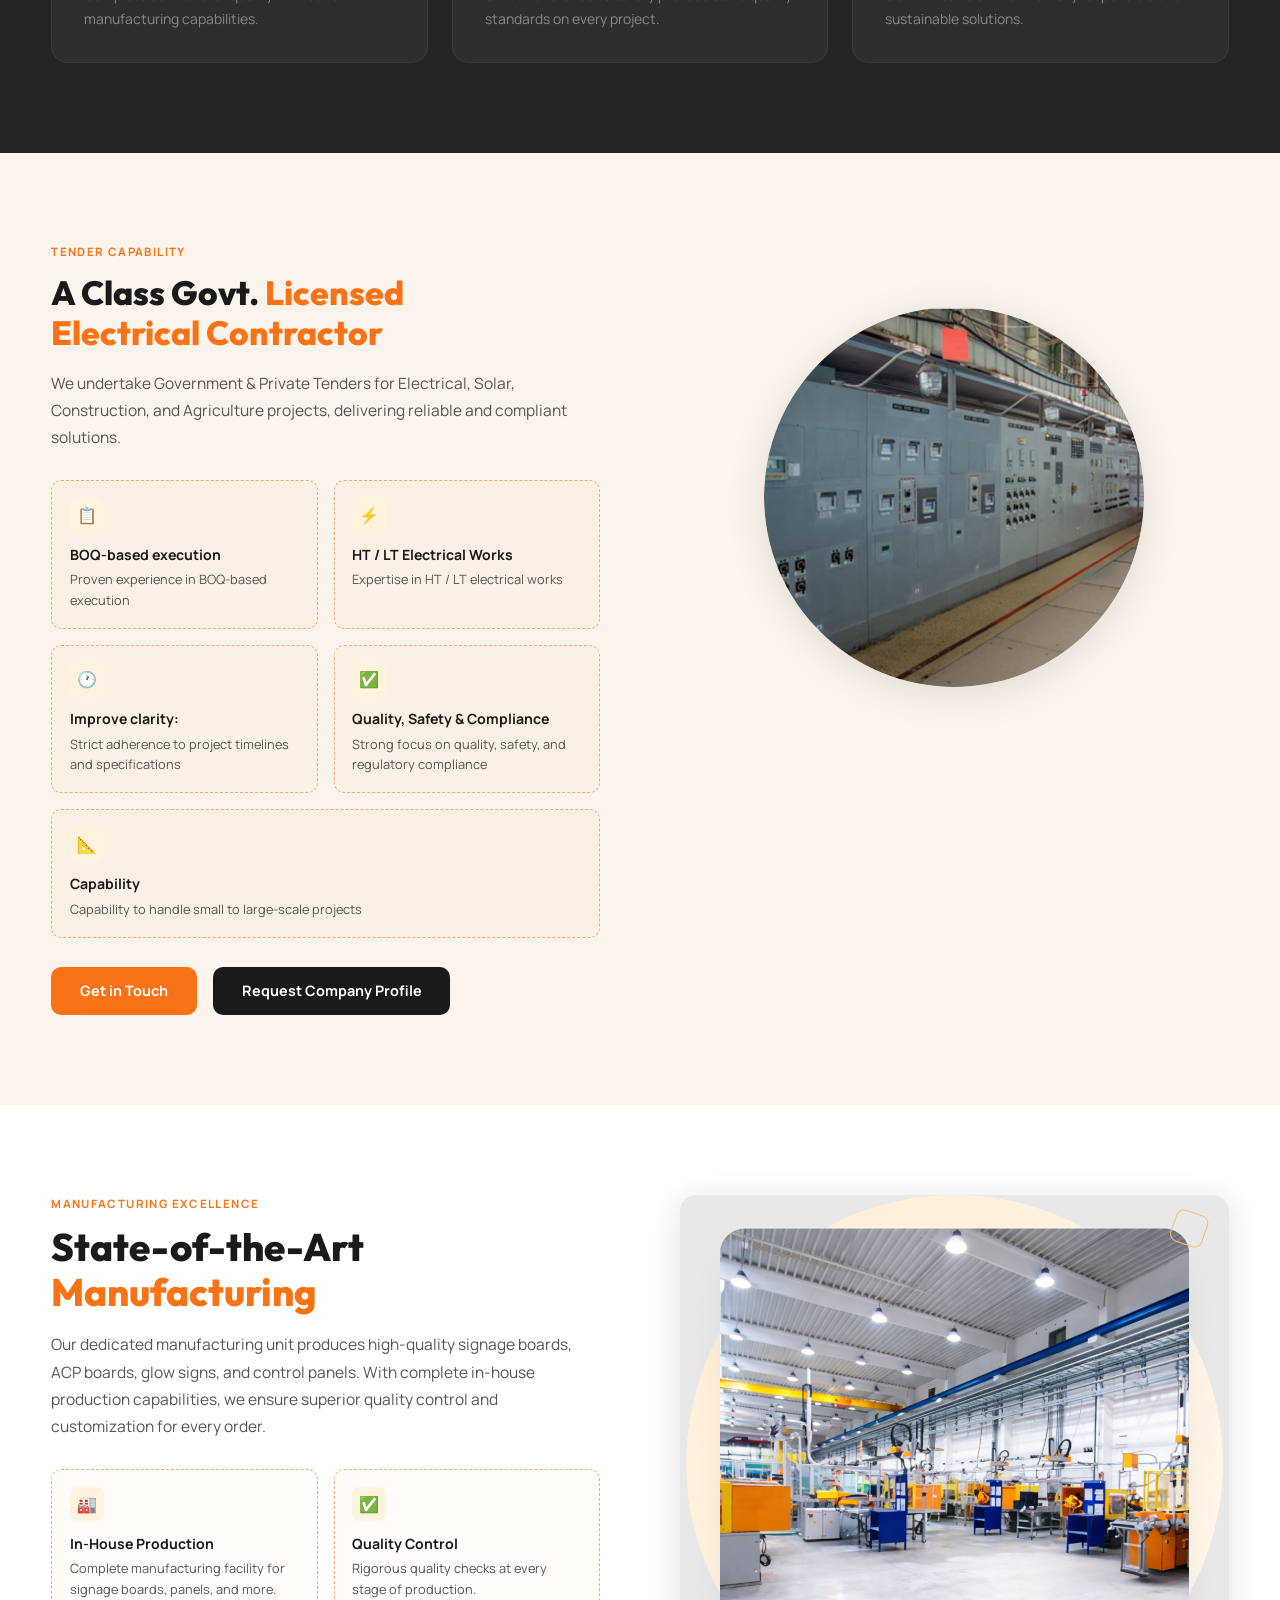
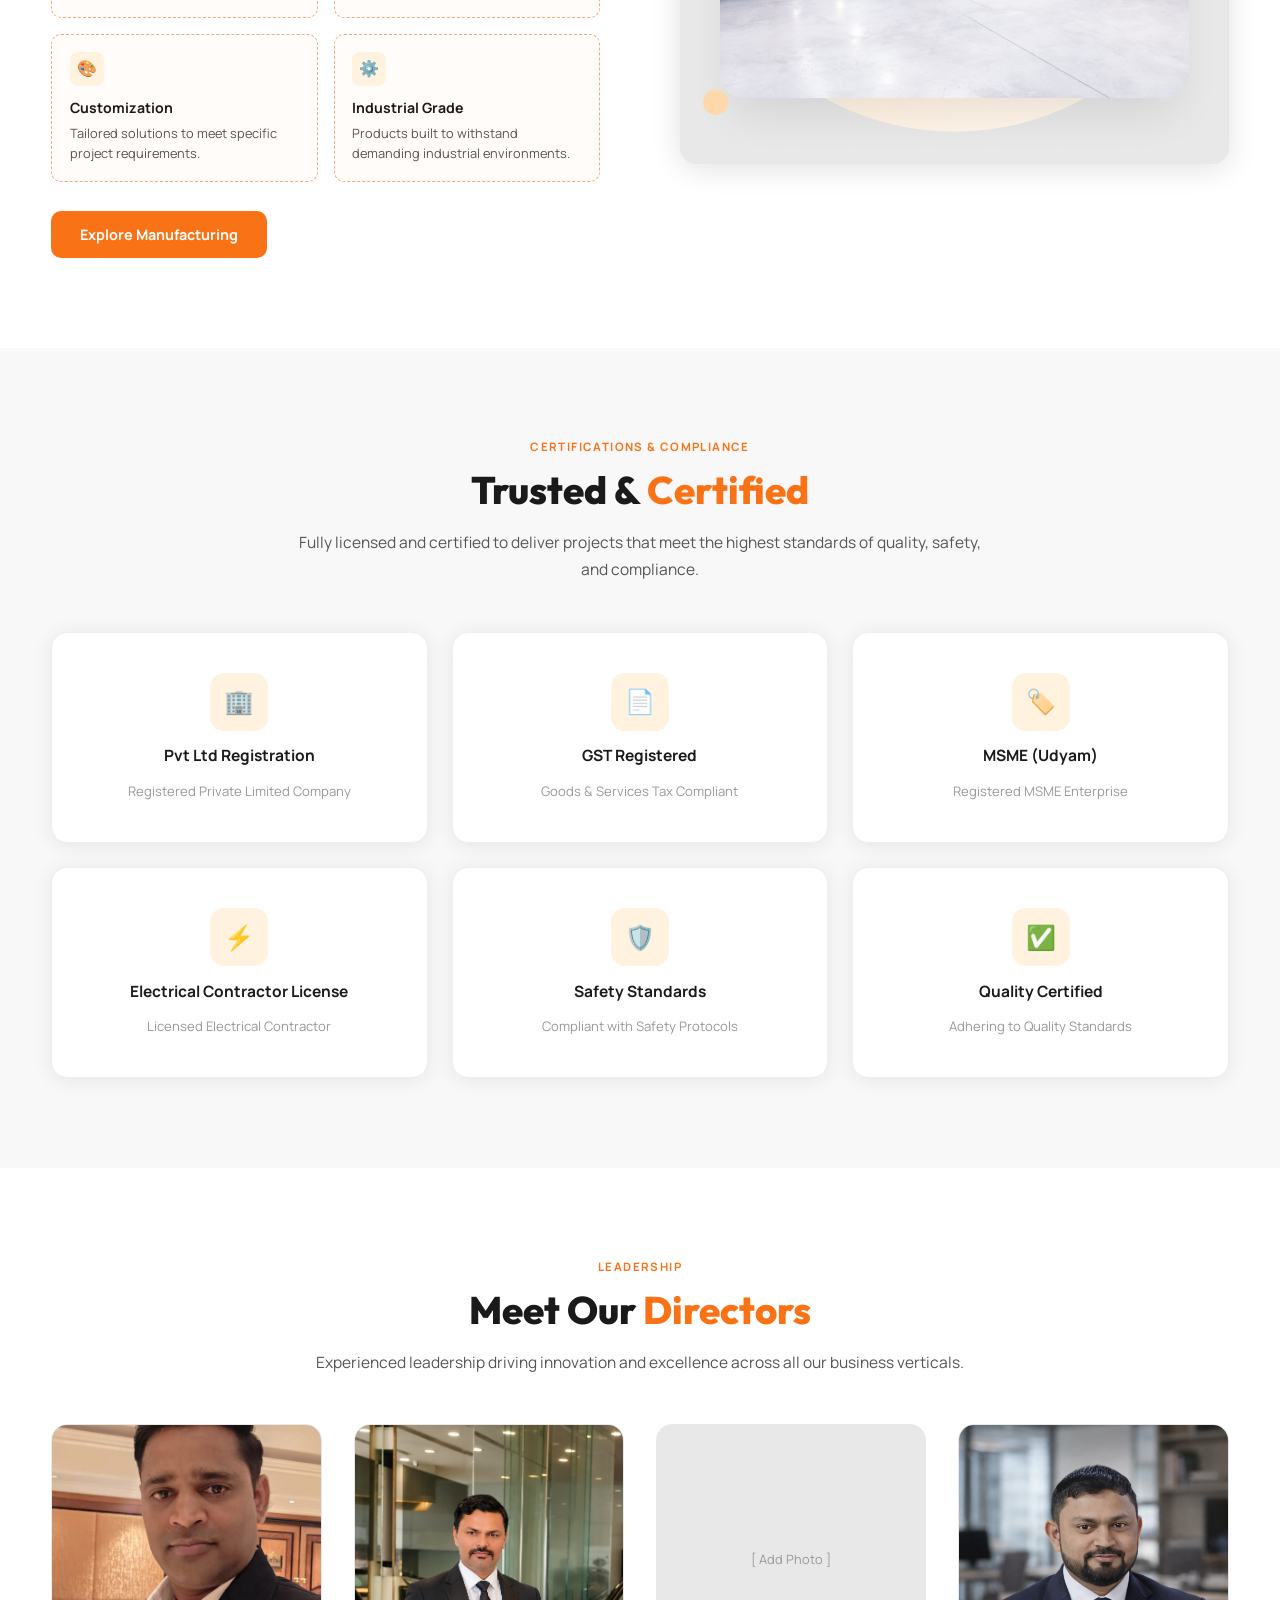
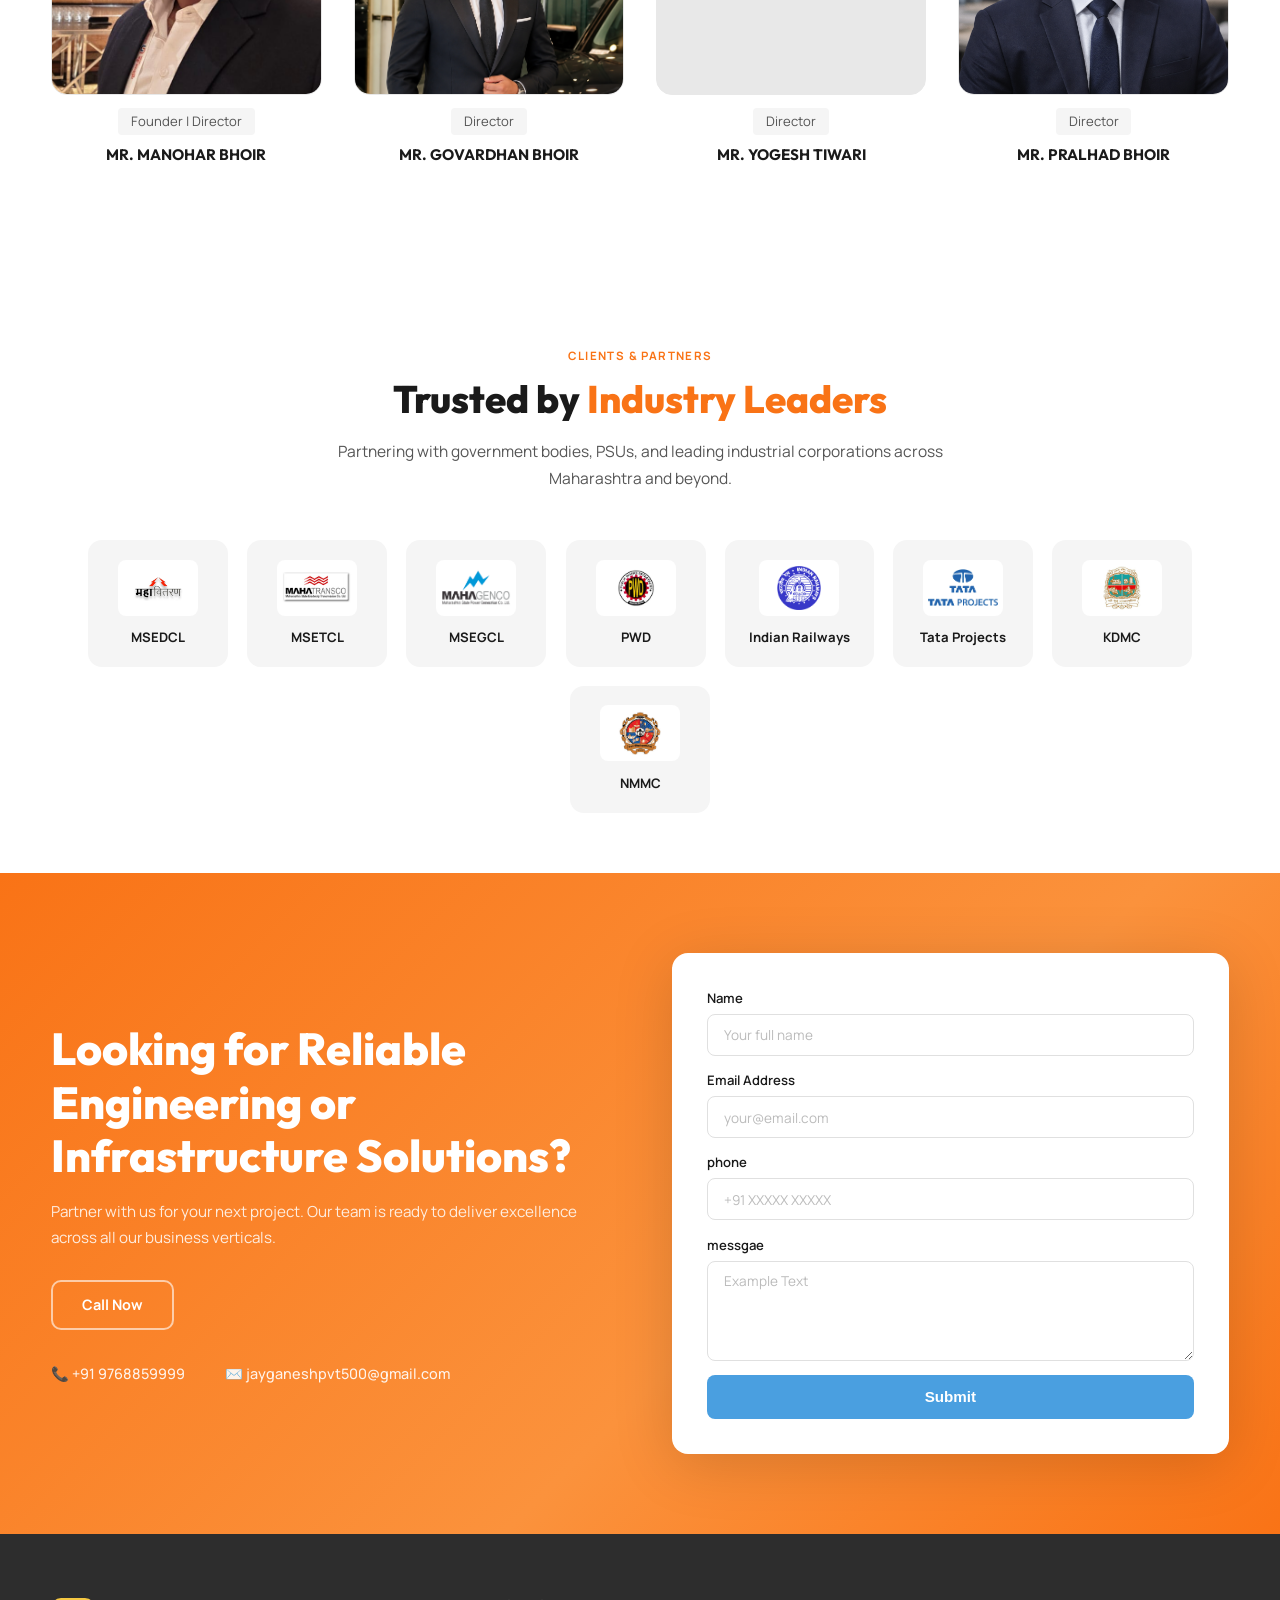
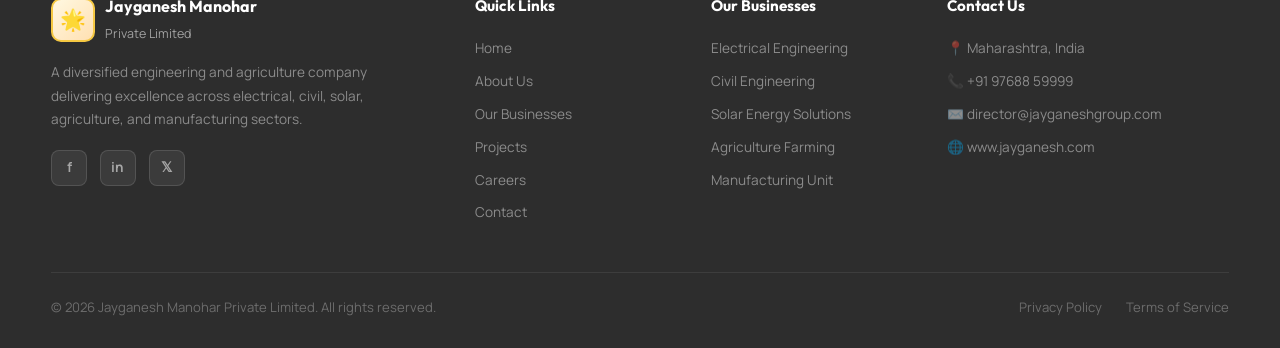
==== commit cd676f90: "Update index.html" ====
--- a/index.html
+++ b/index.html
@@ -564,12 +564,10 @@
     </div>
 
     <!-- Right: Contact form -->
-    <form action="https://api.web3forms.com/submit" method="POST" class="cta-form">
+    <form id="contactForm" action="https://api.web3forms.com/submit" method="POST" class="cta-form">
 
     <input type="hidden" name="access_key" value="c4ef1077-d717-46b4-978a-71b4b7bb35d2">
-    
-    <!-- <input type="hidden" name="redirect" value="https://mauligaushala1.github.io/Projects-web-jayganesh-01/index.html"> -->
-      <input type="hidden" name="redirect" value="">
+    <input type="hidden" name="to" value="jayganeshpvt500@gmail.com">
 
     <div class="fg">
         <label for="fn">Name</label>
@@ -653,7 +651,7 @@
       <ul class="foot-contacts">
         <li>📍 Maharashtra, India</li>
         <li>📞 +91 97688 59999</li>
-        <li>✉️ jgmehr24@gmail.com</li>
+        <li>✉️ director@jayganeshgroup.com</li>
         <li>🌐 www.jayganesh.com</li>
       </ul>
     </div>
@@ -674,5 +672,45 @@
 <!-- Main JavaScript — always keep at bottom of body -->
 <script src="script.js"></script>
 
+<script>
+const contactForm = document.getElementById('contactForm');
+if (contactForm) {
+  contactForm.addEventListener('submit', function (e) {
+    e.preventDefault();
+    const form = e.target;
+    const data = new FormData(form);
+    const btn = form.querySelector('.btn-submit');
+    const originalText = btn.textContent;
+    btn.textContent = 'Sending...';
+    btn.disabled = true;
+
+    fetch(form.action, {
+      method: 'POST',
+      body: data,
+      headers: { 'Accept': 'application/json' }
+    })
+      .then(res => res.json())
+      .then(result => {
+        if (result.success) {
+          form.reset();
+          btn.textContent = 'Sent ✓';
+        } else {
+          btn.textContent = 'Failed, try again';
+        }
+      })
+      .catch(() => {
+        btn.textContent = 'Failed, try again';
+      })
+      .finally(() => {
+        setTimeout(() => {
+          btn.textContent = originalText;
+          btn.disabled = false;
+        }, 3000);
+      });
+  });
+}
+</script>
+
+
 </body>
 </html>
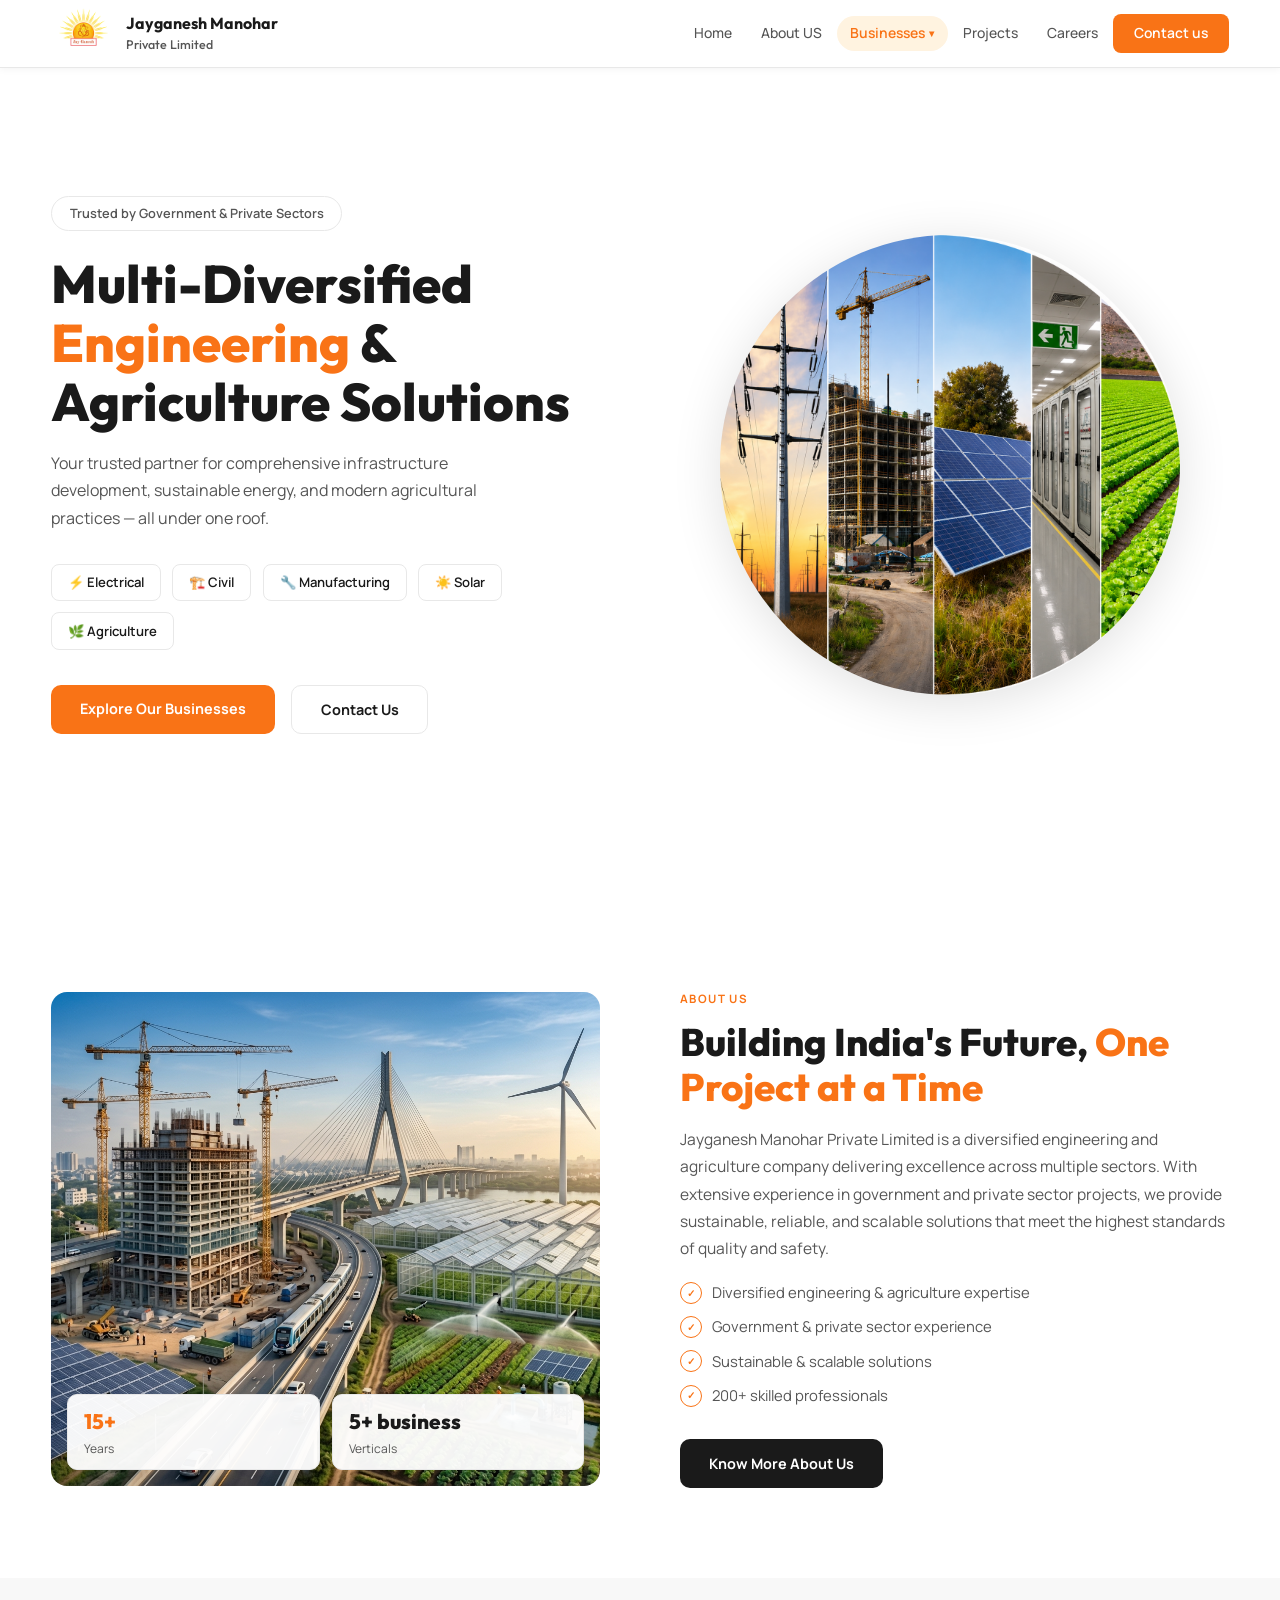
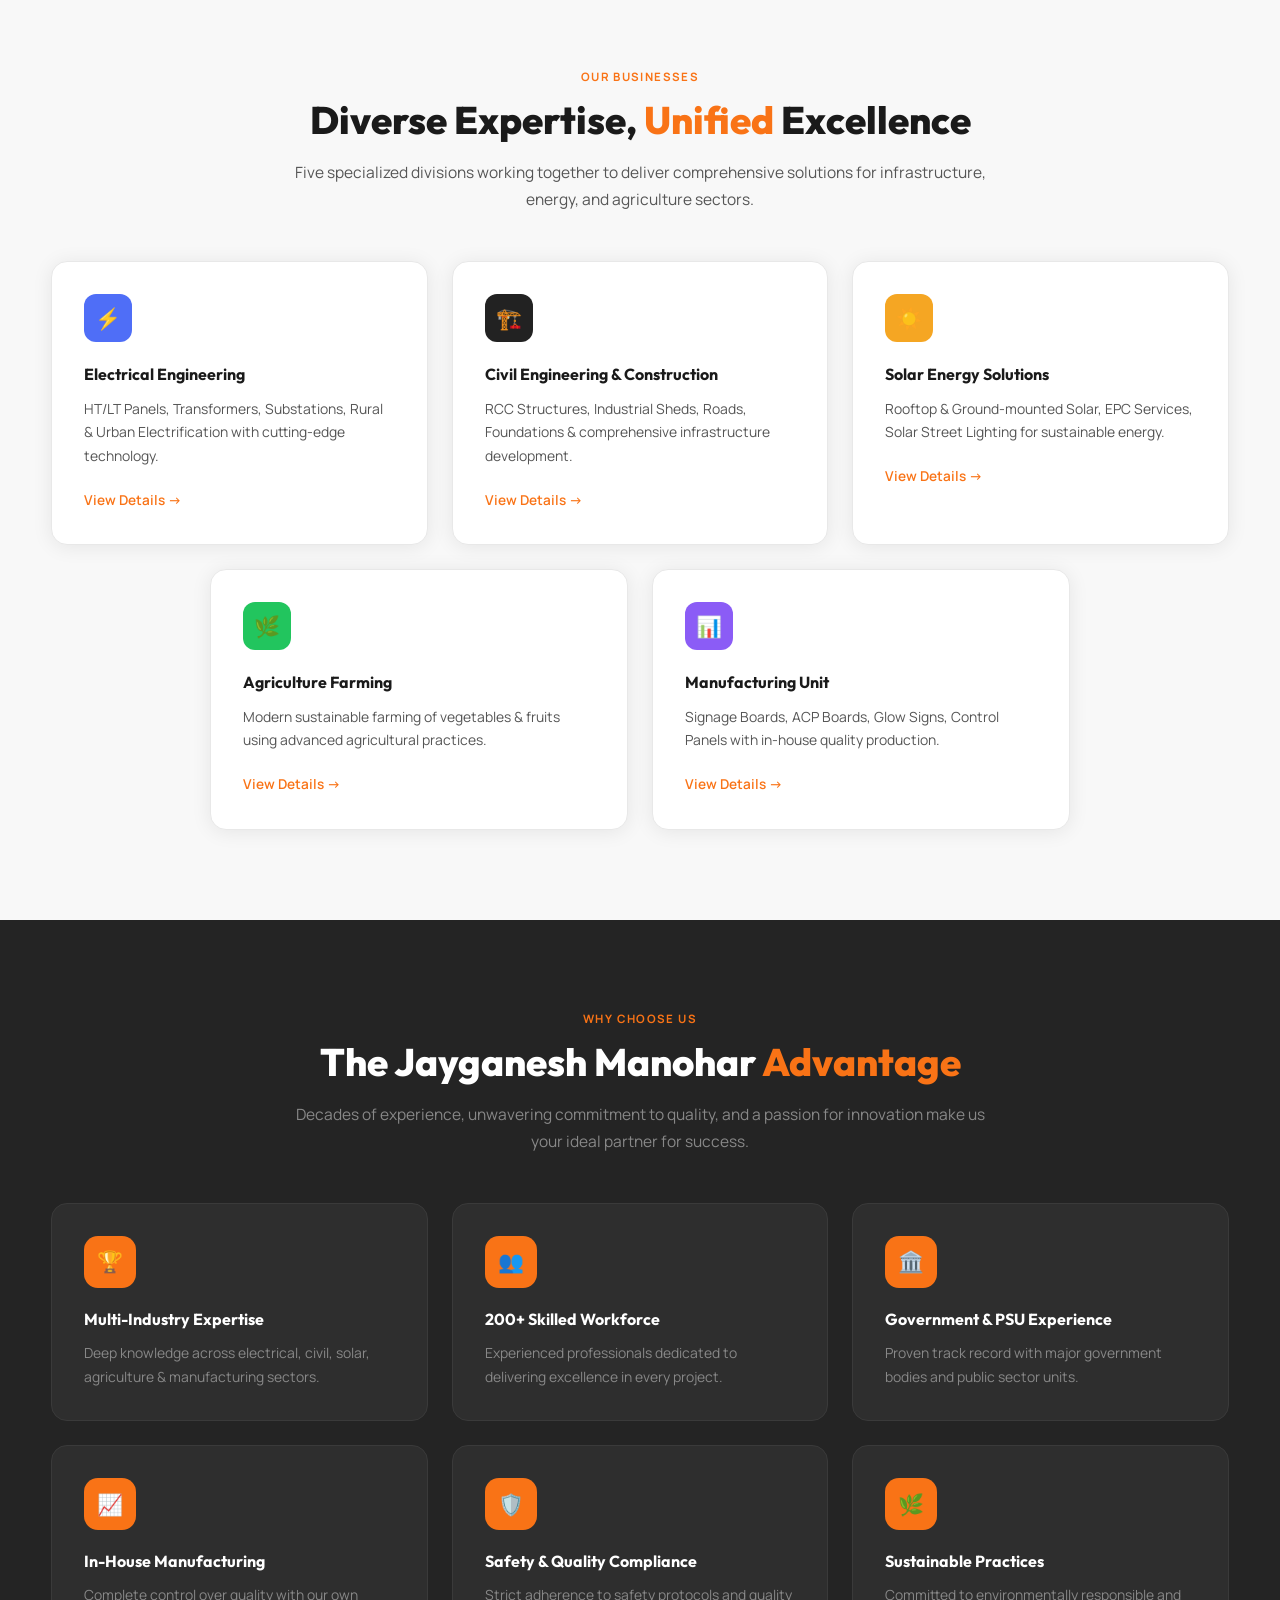
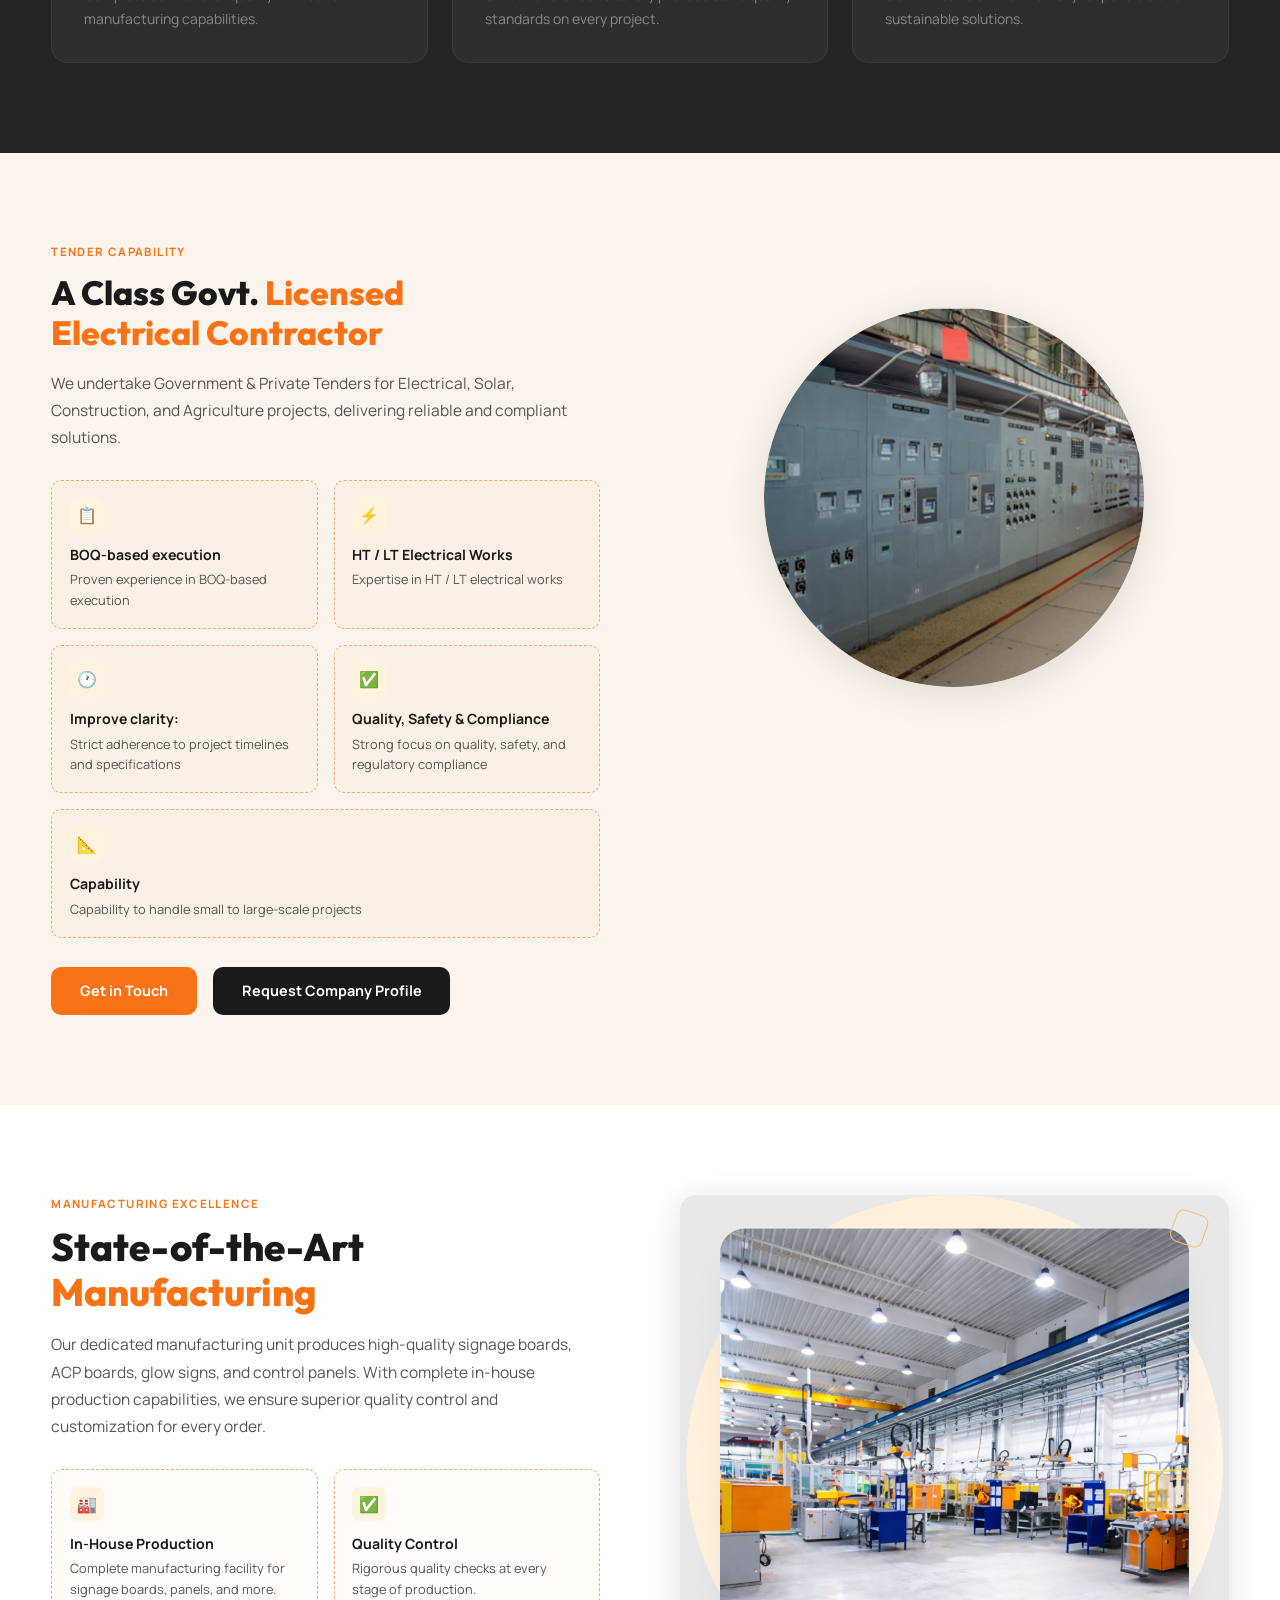
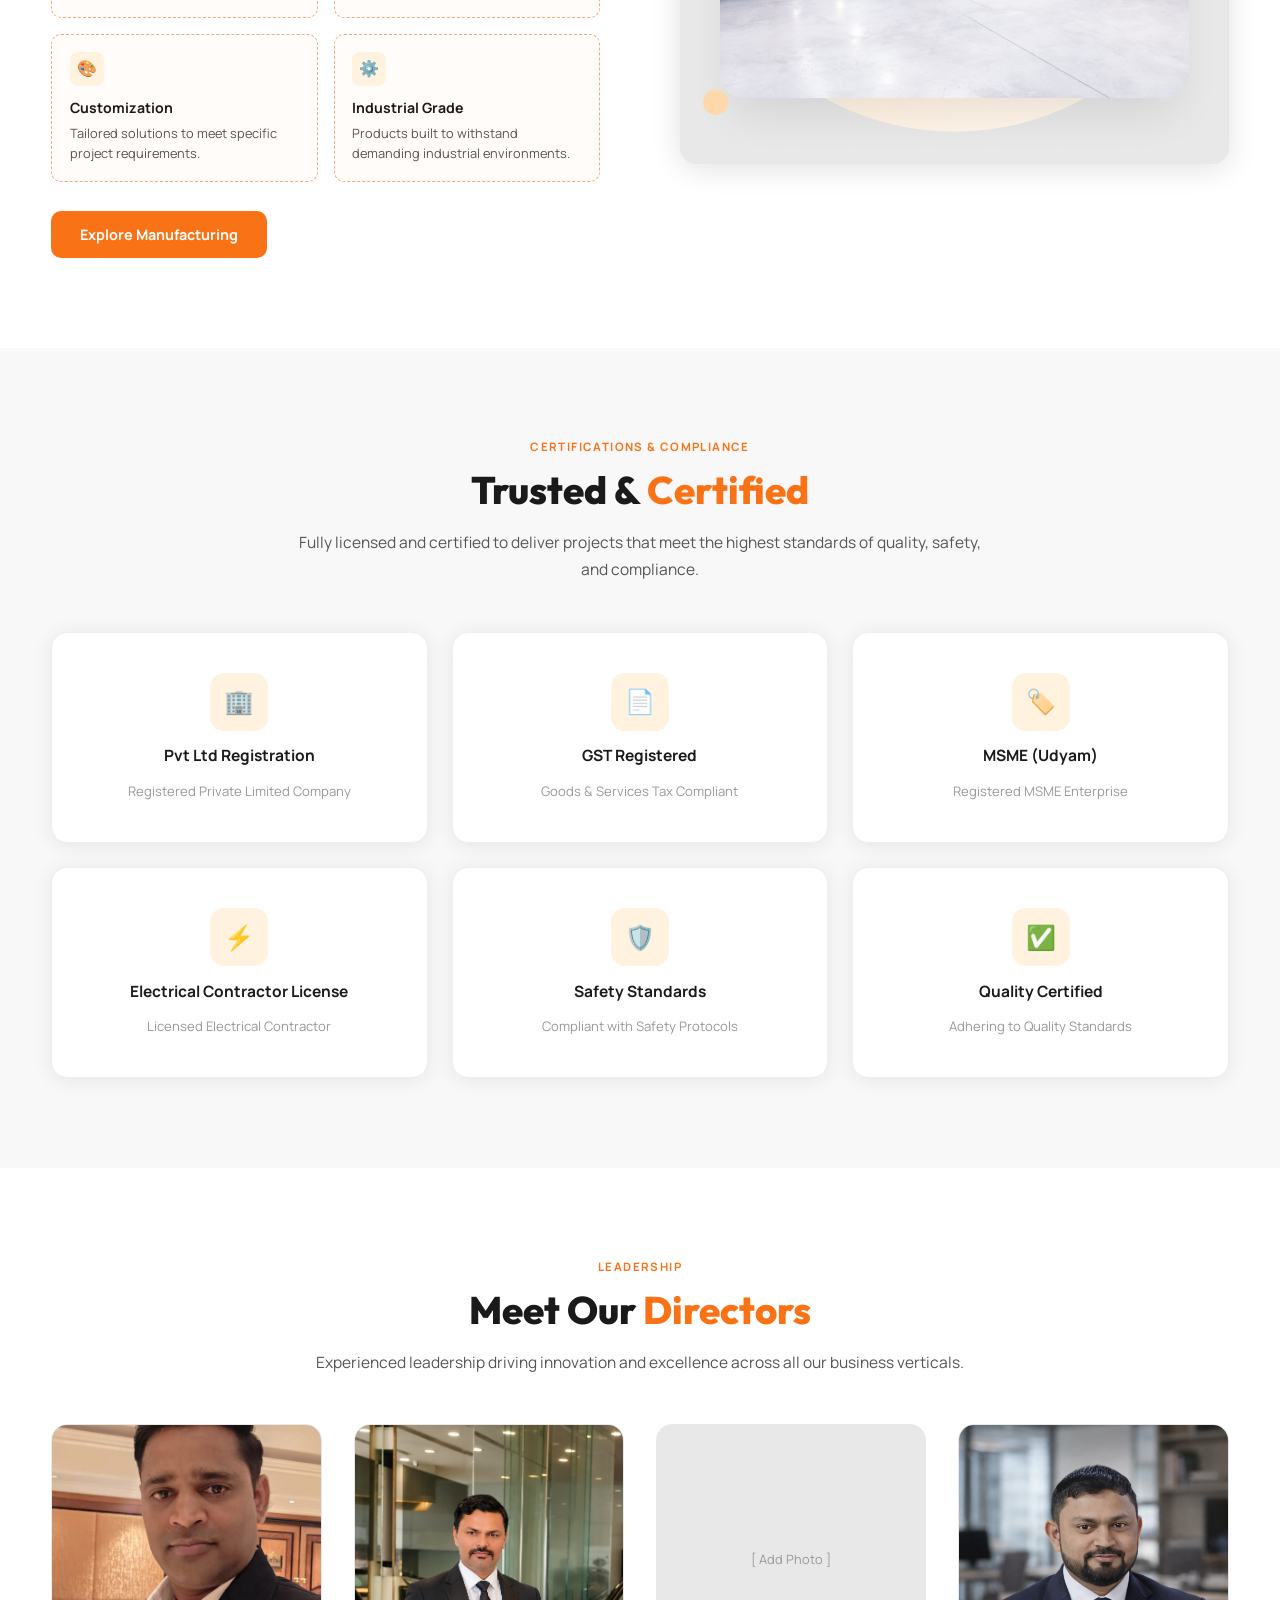
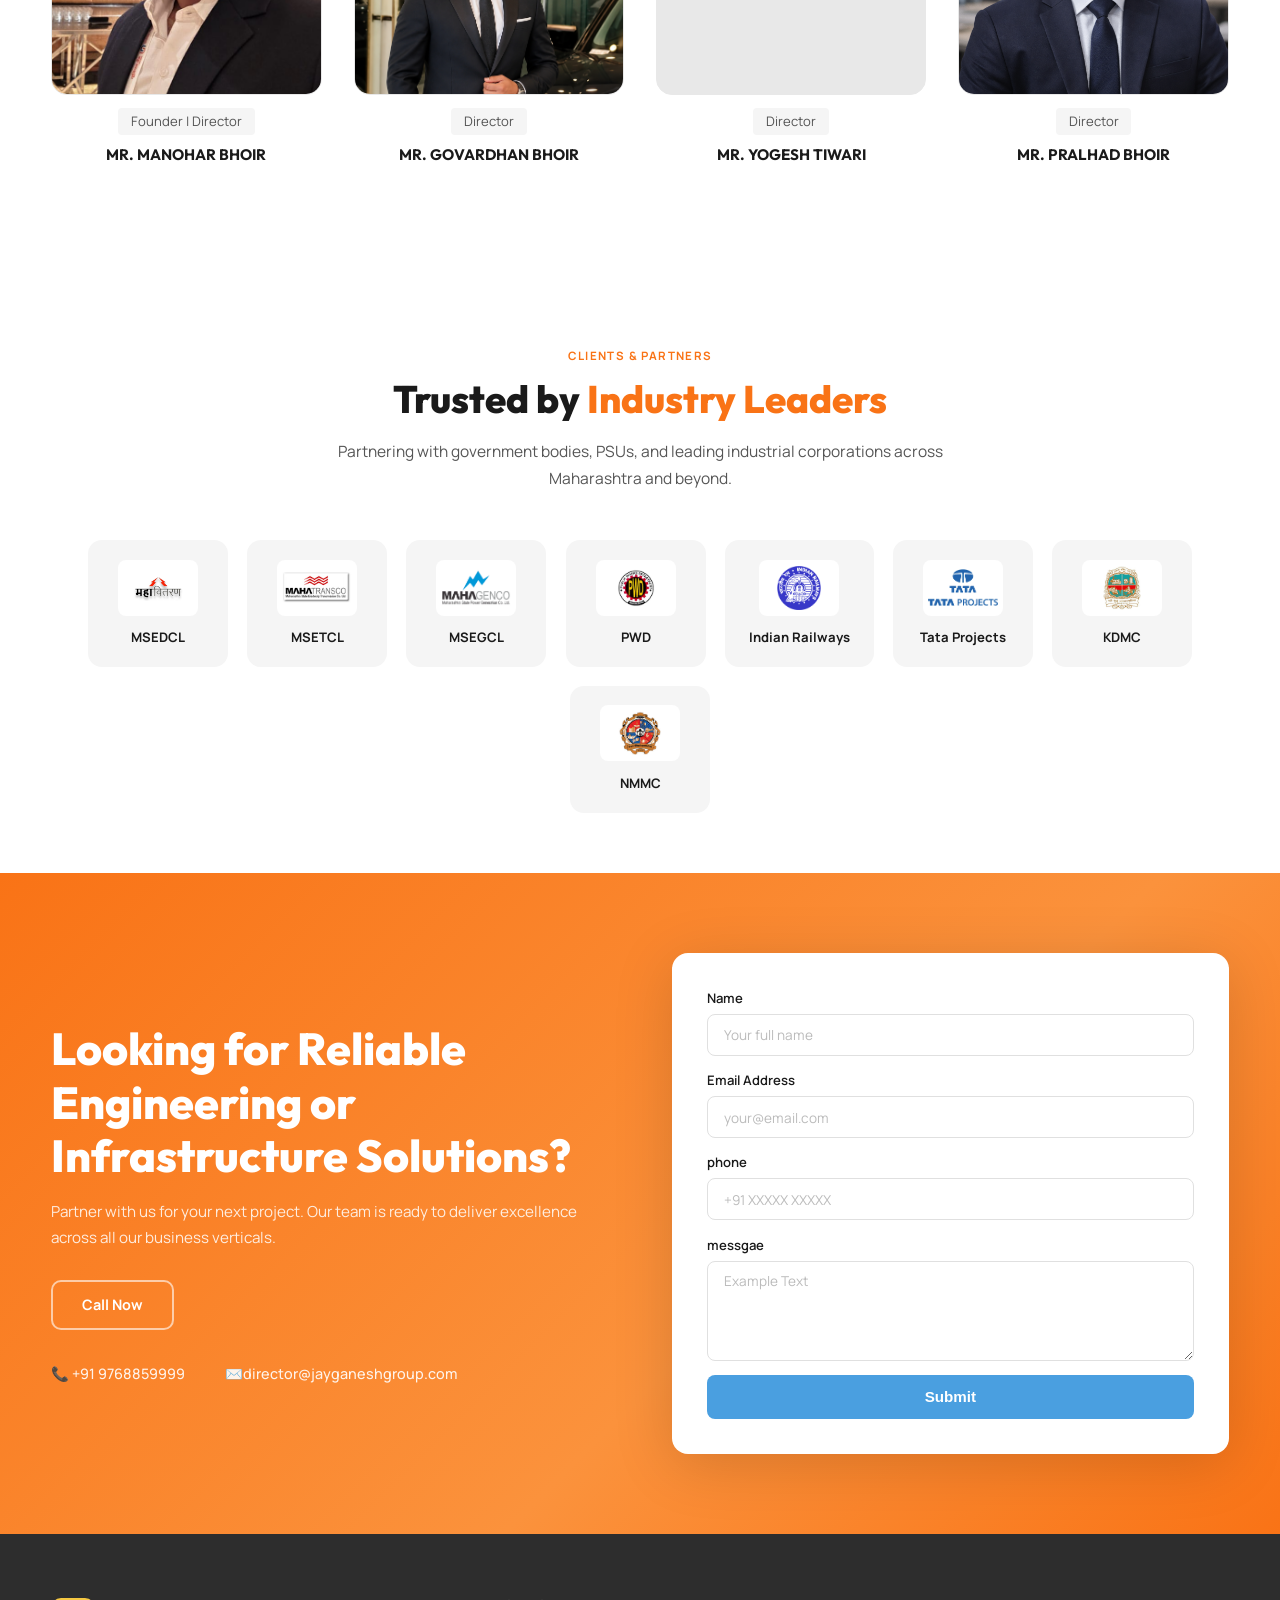
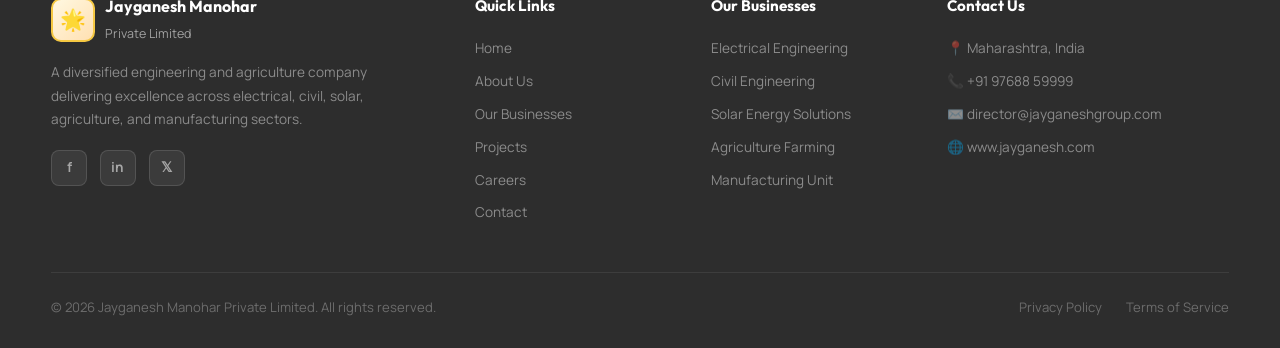
==== commit d6c61a8d: "Update index.html" ====
--- a/index.html
+++ b/index.html
@@ -559,7 +559,7 @@
       </div>
       <div class="cta-contacts">
         <div class="cta-contact">📞 +91 9768859999</div>
-        <div class="cta-contact">✉️ jayganeshpvt500@gmail.com</div>
+        <div class="cta-contact">✉️director@jayganeshgroup.com</div>
       </div>
     </div>
 
